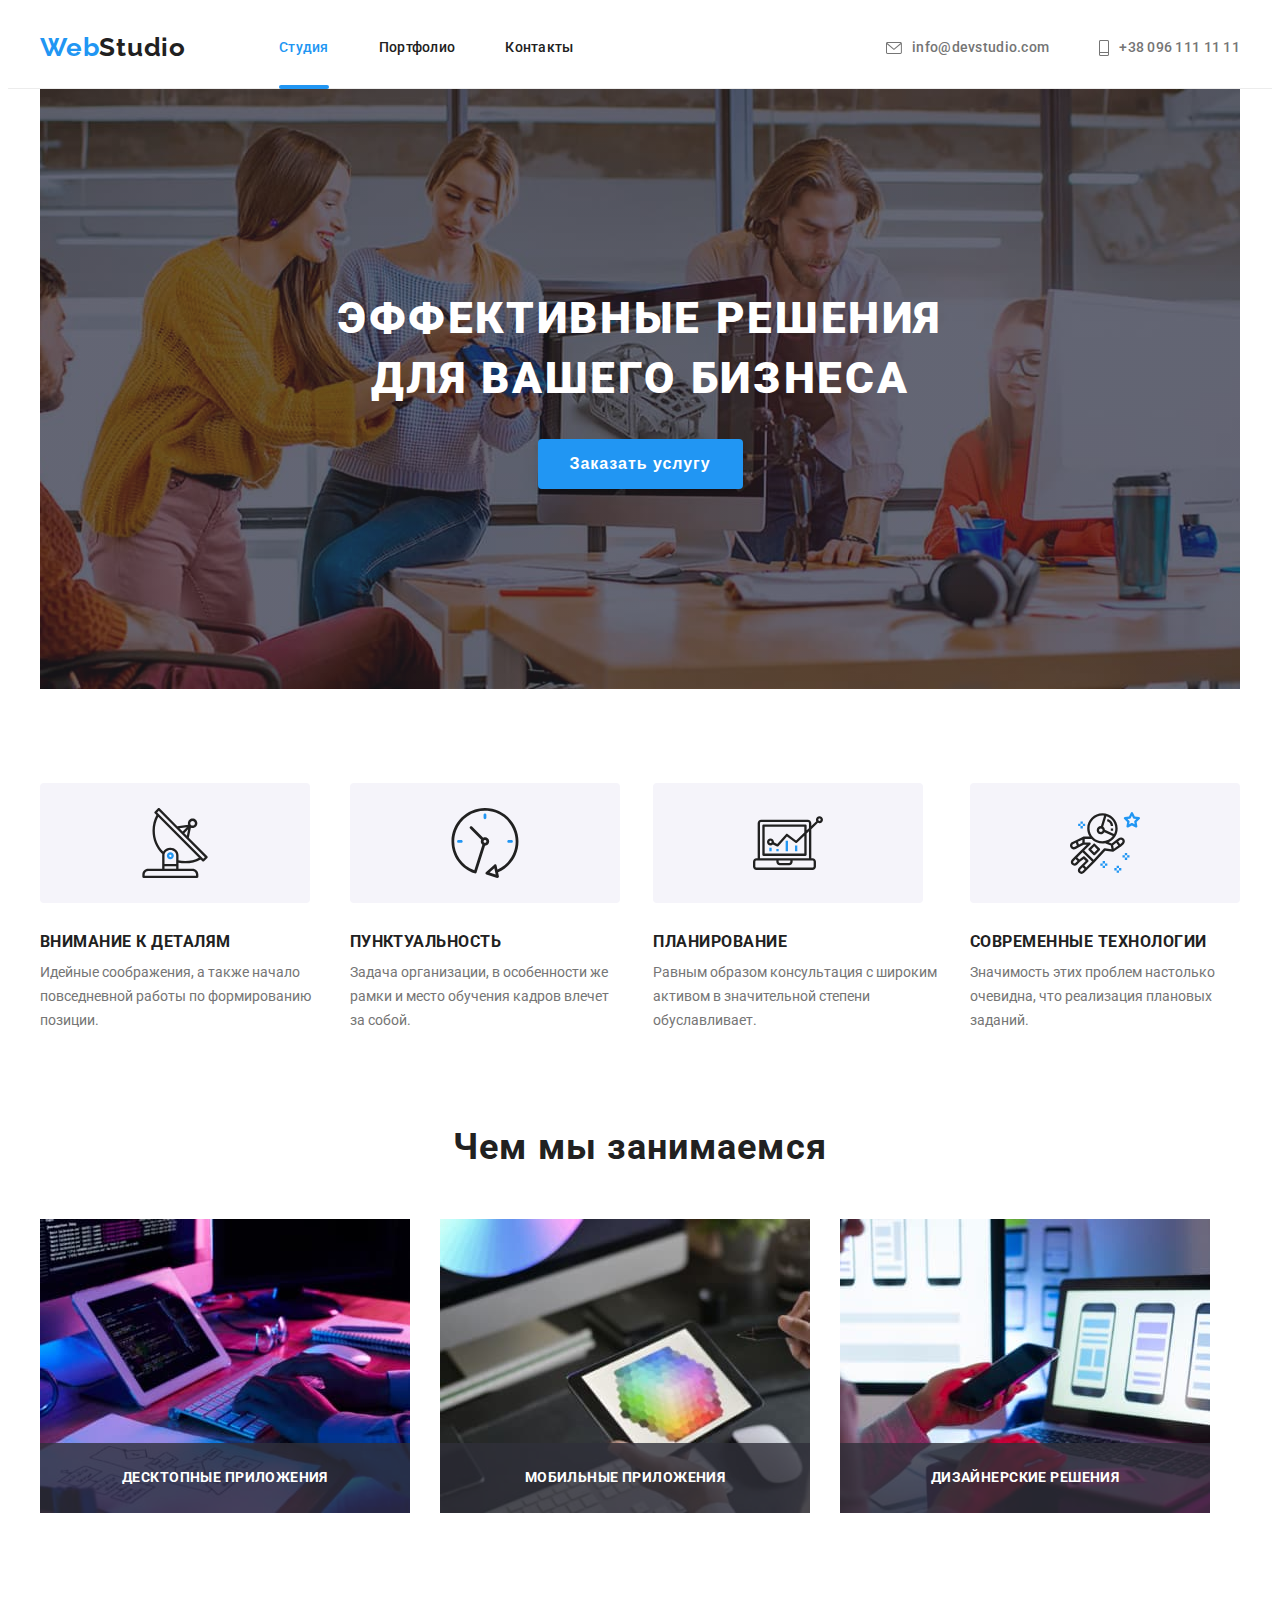
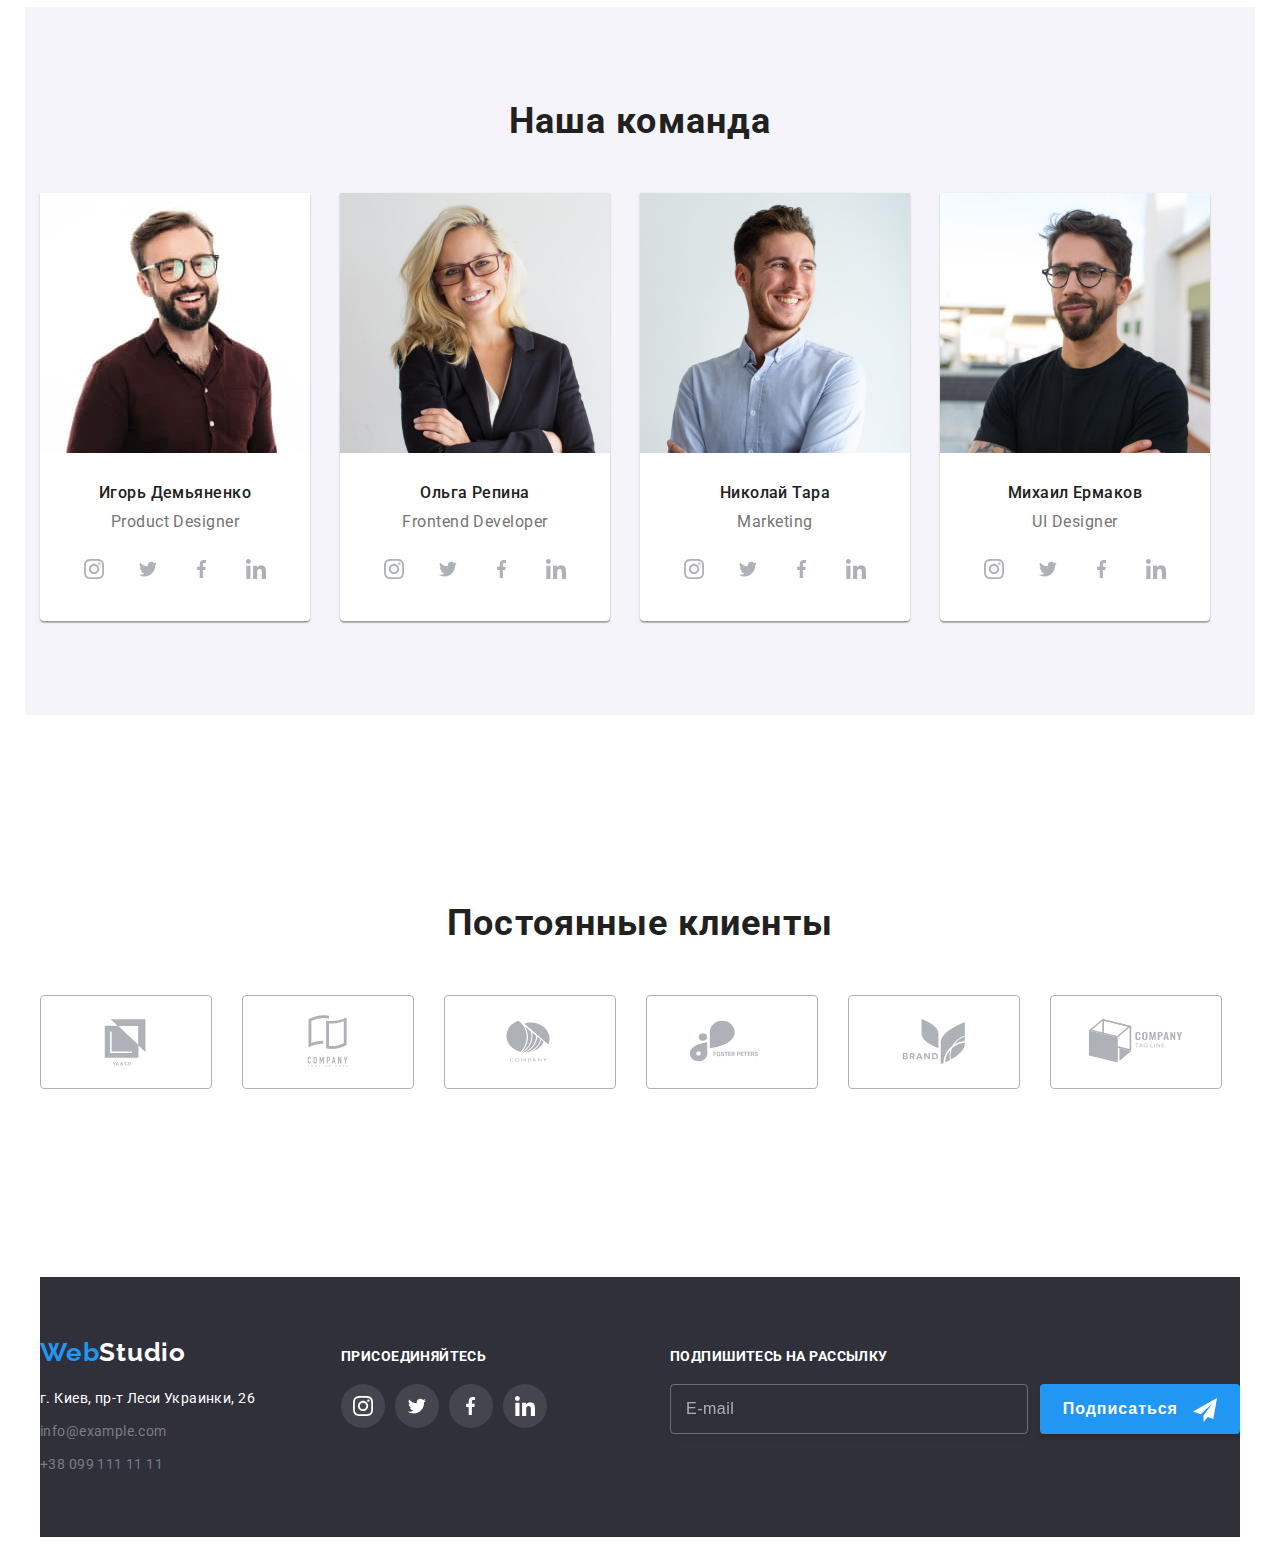
==== index.html @ 497ff4f8 "sxx" ====
<!DOCTYPE html>
<html lang="ru">
	<head>
		<meta charset="UTF-8" />
		<meta http-equiv="X-UA-Compatible" content="IE=edge" />
		<meta name="viewport" content="width=device-width, initial-scale=1.0" />
		<title>WebStudio</title>
		<link rel="preconnect" href="https://fonts.googleapis.com" />
		<link rel="preconnect" href="https://fonts.gstatic.com" crossorigin />
		<link rel="preconnect" href="https://fonts.googleapis.com" />
		<link rel="preconnect" href="https://fonts.gstatic.com" crossorigin />
		<link rel="preconnect" href="https://fonts.googleapis.com">
<link rel="preconnect" href="https://fonts.gstatic.com" crossorigin>
<link href="https://fonts.googleapis.com/css2?family=Raleway:wght@700&family=Roboto:wght@400;500;700;900&display=swap" rel="stylesheet">
<link rel="stylesheet" href="https://cdnjs.cloudflare.com/ajax/libs/modern-normalize/1.1.0/modern-normalize.min.css" integrity="sha512-wpPYUAdjBVSE4KJnH1VR1HeZfpl1ub8YT/NKx4PuQ5NmX2tKuGu6U/JRp5y+Y8XG2tV+wKQpNHVUX03MfMFn9Q==" crossorigin="anonymous" referrerpolicy="no-referrer" />
		<link rel="stylesheet" href="./css/main.min.css"/>
	</head>
	<body>
		<!--Шапка сайта-->
		<header class="header">
			<div class="container header__container">
				<nav class="nav">
					<a class="header__logo logo" href="./index.html">Web<span class="logo__black">Studio</span>
					</a>
					<ul class="nav__list">
						<li class="nav__item">
							<a class="nav__link nav__link--current" href="./index.html"
								>Студия</a>
						</li>
						<li class="nav__item">
							<a class="nav__link" href="./portfolio.html">Портфолио</a>
						</li>
						<li class="nav__item">
							<a class="nav__link" href="#team">Контакты</a>
						</li>
					</ul>
				</nav>
				<ul class="contaks ">
					<li class="contaks__item">
						<a class="contaks__link" href="mailto:info@devstudio.com">
							<svg class="contaks__icon" width="16" height="12">
								<use href="./images/icons.svg#icon-envelope"></use>
							</svg>
							info@devstudio.com</a>
					</li>
					<li class="contaks__item">
						<a class="contaks__link" href="tel:+380961111111">
							<svg class="contaks__icon" width="10" height="16">
								<use href="./images/icons.svg#icon-smartphone"></use>
							</svg>
							+38 096 111 11 11</a>
					</li>
				</ul>
			</div>
		</header>
		<!--Секция блок заказа услуги-->
		<main>
				<section class=" ">
					<div class="container order">
						<h1 class="order__title">
							Эффективные решения <br />для вашего бизнеса
						</h1>
						<button type="button" class="order__btn" data-modal-open>Заказать услугу</button>
					</div>
				</section>
				<!--Секция занятия и планирования-->
				<section class="">
					<div class="container section section--notpaddingbottom">
						<h2 class="visually-hidden">Преимущество</h2>
					<ul class="advantage">
						<li class="advantage__item">
							<div class="advantage__container">
								<svg class="advantage__icon" width="70" height="70">
									<use href="./images/icons.svg#icon-antenna"></use>
								</svg>
							</div>
							<h3 class="advantage__title">Внимание к деталям</h3>
							<p class="advantage__text">
								Идейные соображения, а также начало повседневной работы по
								формированию позиции.
							</p>
						</li>
						<li class="advantage__item">
							<div class="advantage__container">
								<svg class="advantage__icon" width="70" height="70">
									<use href="./images/icons.svg#icon-clock"></use>
								</svg>
							</div>
							<h3 class="advantage__title">Пунктуальность</h3>
							<p class="advantage__text">
								Задача организации, в особенности же рамки и место обучения кадров
								влечет за собой.
							</p>
						</li>
						<li class="advantage__item">
							<div class="advantage__container">
								<svg class="advantage__icon" width="70" height="70">
									<use href="./images/icons.svg#icon-diagram"></use>
								</svg>
							</div>
							<h3 class="advantage__title">Планирование</h3>
							<p class="advantage__text">
								Равным образом консультация с широким активом в значительной
								степени обуславливает.
							</p>
						</li>
						<li class="advantage__item">
							<div class="advantage__container">
								<svg class="advantage__icon" width="70" height="70">
									<use href="./images/icons.svg#icon-astronaut"></use>
								</svg>
							</div>
							<h3 class="advantage__title">Современные технологии</h3>
							<p class="advantage__text">
								Значимость этих проблем настолько очевидна, что реализация
								плановых заданий.
							</p>
						</li>
					</ul>
					</div>
				</section>
				<section class="">
					<div class="container section">
						<h2 class="section__title">Чем мы занимаемся</h2>
					<ul class="works">
						<li class="works__item">
							<div class="works__container">
								<img class="" src="./images/develop1.jpg" alt="develop1" width="370" />
						<p class="works__text">Десктопные приложения</p>
							</div>
						</li>
						<li class="works__item">
							<div class="works__container">
								<img class="" src="./images/develop2.jpg" alt="develop2" width="370" />
						<p class="works__text">Мобильные приложения</p>
							</div>
						</li>
						<li class="works__item">
							<div class="works__container">
								<img class="" src="./images/develop3.jpg" alt="develop3" width="370" />
						<p class="works__text">Дизайнерские решения</p>
							</div>
						</li>
					</ul>
					</div>
				</section>
				<!--Секция команды-->
				<section class="">
					<div class="container section section--graybackground">
						<h2 class="section__title">Наша команда</h2>
					<ul class="command">
						<li class="command__item">
							<img class="command__img" src="./images/employee1.jpg"alt="employee1" width="270" />
							<div class="command__container">
							<h3 class="command__title">Игорь Демьяненко</h3>
							<p class="command__text">Product Designer</p>
							<ul class="social">
								<li class="social-item">
									<a class="social-link" href="">
										<svg class="social-icon" width="20" height="20">
											<use href="./images/icons.svg#icon-instagram"></use>
										</svg>
									</a>
								</li>
								<li class="social-item">
									<a class="social-link" href="">
										<svg class="social-icon" width="20" height="16.25">
											<use href="./images/icons.svg#icon-twitter"></use>
										</svg>
									</a>
								</li>
								<li class="social-item">
									<a class="social-link" href="">
										<svg class="social-icon" width="10" height="20">
											<use href="./images/icons.svg#icon-facebook"></use>
										</svg>
									</a>
								</li>
								<li class="social-item">
									<a class="social-link" href="">
										<svg class="social-icon" width="20" height="20">
											<use href="./images/icons.svg#icon-linkedin"></use>
										</svg>
									</a>
								</li>
							</ul>	
							</div>
						</li>
							
						<li class="command__item">
							<img class="command__img" src="./images/employee4.jpg" alt="employee2" width="270" />
							<div class="command__container">
							<h3 class="command__title">Ольга Репина</h3>
							<p class="command__text">Frontend Developer</p>
							<ul class="social">
								<li class="social-item">
									<a class="social-link" href="">
										<svg class="social-icon" width="20" height="20">
											<use href="./images/icons.svg#icon-instagram"></use>
										</svg>
									</a>
								</li>
								<li class="social-item">
									<a class="social-link" href="">
										<svg class="social-icon" width="20" height="16.25">
											<use href="./images/icons.svg#icon-twitter"></use>
										</svg>
									</a>
								</li>
								<li class="social-item">
									<a class="social-link" href="">
										<svg class="social-icon" width="10" height="20">
											<use href="./images/icons.svg#icon-facebook"></use>
										</svg>
									</a>
								</li>
								<li class="social-item">
									<a class="social-link" href="">
										<svg class="social-icon" width="20" height="20">
											<use href="./images/icons.svg#icon-linkedin"></use>
										</svg>
									</a>
								</li>
							</ul>
							</div>
						</li>
							
						<li class="command__item">
							<img class="command__img" src="./images/employee3.jpg" alt="employee3" width="270" />
							<div class="command__container">
							<h3 class="command__title">Николай Тара</h3>
							<p class="command__text">Marketing</p>
							<ul class="social">
								<li class="social-item">
									<a class="social-link" href="">
										<svg class="social-icon" width="20" height="20">
											<use href="./images/icons.svg#icon-instagram"></use>
										</svg>
									</a>
								</li>
								<li class="social-item">
									<a class="social-link" href="">
										<svg class="social-icon" width="20" height="16.25">
											<use href="./images/icons.svg#icon-twitter"></use>
										</svg>
									</a>
								</li>
								<li class="social-item">
									<a class="social-link" href="">
										<svg class="social-icon" width="10" height="20">
											<use href="./images/icons.svg#icon-facebook"></use>
										</svg>
									</a>
								</li>
								<li class="social-item">
									<a class="social-link" href="">
										<svg class="social-icon" width="20" height="20">
											<use href="./images/icons.svg#icon-linkedin"></use>
										</svg>
									</a>
								</li>
							</ul>
							</div>
						</li>
							
						<li class="command__item">
							<img class="command__img" src="./images/employee2.jpg" alt="employee4" width="270" />
							<div class="command__container">
							<h3 class="command__title">Михаил Ермаков</h3>
							<p class="command__text">UI Designer</p>
							<ul class="social">
								<li class="social-item">
									<a class="social-link" href="">
										<svg class="social-icon" width="20" height="20">
											<use href="./images/icons.svg#icon-instagram"></use>
										</svg>
									</a>
								</li>
								<li class="social-item">
									<a class="social-link" href="">
										<svg class="social-icon" width="20" height="16.25">
											<use href="./images/icons.svg#icon-twitter"></use>
										</svg>
									</a>
								</li>
								<li class="social-item">
									<a class="social-link" href="">
										<svg class="social-icon" width="10" height="20">
											<use href="./images/icons.svg#icon-facebook"></use>
										</svg>
									</a>
								</li>
								<li class="social-item">
									<a class="social-link" href="">
										<svg class="social-icon" width="20" height="20">
											<use href="./images/icons.svg#icon-linkedin"></use>
										</svg>
									</a>
								</li>
							</ul>
							</div>
						</li>
							
					</ul>
					</div>
				</section>
				<section class="section">
					<div class="container section">
						<h2 class="section__title">Постоянные клиенты</h2>
						<ul class="clients__list">
							<li class="clients__item">
								<a class="clients__link" href="">
									<svg class="clients__icon" width="106" height="60">
										<use href="./images/icons.svg#icon-group1"></use>
									</svg>
								</a>
							</li>
							<li class="clients__item">
								<a class="clients__link" href="">
									<svg class="clients__icon" width="106" height="60">
										<use href="./images/icons.svg#icon-group2"></use>
									</svg>
								</a>
							</li>
							<li class="clients__item">
								<a class="clients__link" href="">
									<svg class="clients__icon" width="106" height="60">
										<use href="./images/icons.svg#icon-group3"></use>
									</svg>
								</a>
							</li>
							<li class="clients__item">
								<a class="clients__link" href="">
									<svg class="clients__icon" width="106" height="60">
										<use href="./images/icons.svg#icon-group4"></use>
									</svg>
								</a>
							</li>
							<li class="clients__item">
								<a class="clients__link" href="">
									<svg class="clients__icon" width="106" height="60">
										<use href="./images/icons.svg#icon-group5"></use>
									</svg>
								</a>
							</li>
							<li class="clients__item">
								<a class="clients__link" href="">
									<svg class="clients__icon" width="106" height="60">
										<use href="./images/icons.svg#icon-group6"></use>
									</svg>
								</a>
							</li>
						</ul>
					</div>
				</section>
		</main>
		<!--Подвал сайта-->
		<footer class="">
			<div class="container footer footer__container">
				<address class="footer__address">
					<ul class="">
						<li class="footer__item">
							<a class="fooder__logo logo" href="./index.html">Web<span class="logo__white">Studio</span></a>
						</li>
						<li class="footer__item">
							<a class="footer__maps"href="https://goo.gl/maps/7n5ivLZafYZ2Yxqt9">г. Киев, пр-т Леси Украинки, 26</a>
						</li>
						<li class="footer__item">
							<a class="footer__mt" href="mailto:info@example.com">info@example.com</a>
						</li">
						<li class="footer__item">
							<a class="footer__mt" href="tel:+380991111111">+38 099 111 11 11</a>
						</li>
					</ul>
				</address>
					<div class="network">
						<p class="footer__text">присоединяйтесь</p>
						<ul class="network__list">
							<li class="network__item">
								<a class="network__link" href="">
									<svg class="network__icon" width="20" height="20">
										<use href="./images/icons.svg#icon-instagram"></use>
									</svg>
								</a>
							</li>
							<li class="network__item">
								<a class="network__link" href="">
									<svg class="network__icon" width="20" height="16.25">
										<use href="./images/icons.svg#icon-twitter"></use>
									</svg>
								</a>
							</li>
							<li class="network__item">
								<a class="network__link" href="">
									<svg class="network__icon" width="10" height="20">
										<use href="./images/icons.svg#icon-facebook"></use>
									</svg>
								</a>
							</li>
							<li class="network__item">
								<a class="network__link" href="">
									<svg class="network__icon" width="20" height="20">
										<use href="./images/icons.svg#icon-linkedin"></use>
									</svg>
								</a>
							</li>
						</ul>
					</div>
					<div class="mailing">
						<p class="footer__text">подпишитесь на рассылку</p>
						<form class="mailing__form">
							<div class="mailing__container">
								<label for="mailing__label" class="mailing-label"></label>
								<input type="email" class="mailing__input" name="email" id="mailing__label" placeholder="E-mail">
							</div>
						<button type="submit" class="mailing__button">Подписаться
							<svg class="mailing__icon" width="24" height="24">
								<use href="./images/icons.svg#icon-send"></use>
							</svg>
						</button>
						</form>
					</div>
			</div>
		</footer>
		<div class="backdrop is-hidden" data-modal>
			<div class="modal" data-modal>
				<button type="button" class="modal__btn" data-modal-close>
					<svg class="modal__icon" width="11" height="11">
						<use href="./images/icons.svg#icon-modal"></use>
					</svg>
				</button>
				<p class="backdrop__text">Оставьте свои данные, мы вам перезвоним</p>
				<form action="#" class="form">
					<div class="form__field">
						<label for="name" class="form__label">Имя</label>
						<div class="input-wrap">
						<input type="text" class="form__input" name="name" id="name" required minlength="2">
						<svg class="input__icon" width="12" height="12">
							<use href="./images/icons.svg#icon-person"></use>
						</svg>
						</div>
					</div>
					<div class="form__field">
						<label for="tel" class="form__label">Телефон</label>
						<div class="input-wrap">
						<input type="tel" class="form__input" name="tel" id="tel" required >
						<svg class="input__icon" width="13" height="13">
							<use href="./images/icons.svg#icon-phone"></use>
						</svg>
						</div>
					</div>
					<div class="form__field">
						<label for="email" class="form__label">Почта</label>
						<div class="input-wrap">
						<input type="email" class="form__input" name="email" id="email">
						<svg class="input__icon" width="15" height="12">
							<use href="./images/icons.svg#icon-emeil"></use>
						</svg>
						</div>
					</div>
					<div class="form__field-comments">
						<label for="comments" class="form__label">Комментарий</label>
						<textarea name="text" class="comments__input" id="comments" placeholder="Введите текст"></textarea>
					</div>
					<div class="modal__field">
						<input type="checkbox" name="policy" id="policy" class="modal__check visually-hidden">
						<label for="policy" class="check__text">
						<span class="check__item">
							<svg class="check__icon" width="11" height="8">
								<use href="./images/icons.svg#icon-check"></use>
							</svg>
						</span>
						<p>Соглашаюсь с рассылкой и принимаю <a class="link__policy" href="#"> Условия договора</a></p>
					</label>
					</div>
					<button type="submit" class="form__button">Отправить</button>
				</form>
			</div>
		</div>
		<script src="./js/modal.js"></script>
	</body>
</html>
---- css/main.min.css ----
body{color:var(--main-text-color);font-family:Roboto,sans-serif;font-size:14px;line-height:1.71;background:#fff}:hover,:focus{outline:none}h1,h2,h3,h4,h5,h6,p,ul{margin:0}ul{padding:0;list-style:none}a{text-decoration:none}img{display:block;max-width:100%;height:auto}button{cursor:pointer}.backdrop{width:100vw;height:100vh;background-color:rgba(0,0,0,.2);position:fixed;top:0;-webkit-transition:opacity 750ms cubic-bezier(0.4, 0, 0.2, 1),visibility 750ms cubic-bezier(0.4, 0, 0.2, 1);transition:opacity 750ms cubic-bezier(0.4, 0, 0.2, 1),visibility 750ms cubic-bezier(0.4, 0, 0.2, 1)}.backdrop.is-hidden .modal{-webkit-transform:scale(0.6) rotate(160deg) translateY(500px);transform:scale(0.6) rotate(160deg) translateY(500px);-webkit-transition:-webkit-transform 750ms cubic-bezier(0.4, 0, 0.2, 1);transition:-webkit-transform 750ms cubic-bezier(0.4, 0, 0.2, 1);transition:transform 750ms cubic-bezier(0.4, 0, 0.2, 1);transition:transform 750ms cubic-bezier(0.4, 0, 0.2, 1), -webkit-transform 750ms cubic-bezier(0.4, 0, 0.2, 1)}.modal{position:absolute;left:50%;top:50%;-webkit-transition:-webkit-transform 750ms cubic-bezier(0.4, 0, 0.2, 1);transition:-webkit-transform 750ms cubic-bezier(0.4, 0, 0.2, 1);transition:transform 750ms cubic-bezier(0.4, 0, 0.2, 1);transition:transform 750ms cubic-bezier(0.4, 0, 0.2, 1), -webkit-transform 750ms cubic-bezier(0.4, 0, 0.2, 1);-webkit-transform:translate(-50%, -50%);transform:translate(-50%, -50%);width:528px;min-height:581px;background:#fff;-webkit-box-shadow:0px 1px 3px rgba(0,0,0,.12),0px 1px 1px rgba(0,0,0,.14),0px 2px 1px rgba(0,0,0,.2);box-shadow:0px 1px 3px rgba(0,0,0,.12),0px 1px 1px rgba(0,0,0,.14),0px 2px 1px rgba(0,0,0,.2);border-radius:4px;padding:40px}.modal__btn{width:30px;height:30px;border:1px solid rgba(0,0,0,.1);background-color:transparent;border-radius:50%;position:absolute;top:8px;right:8px;-webkit-transition:fill 250ms cubic-bezier(0.4, 0, 0.2, 1);transition:fill 250ms cubic-bezier(0.4, 0, 0.2, 1)}.modal__btn:hover,.modal__btn:focus{fill:#2196f3}.is-hidden{visibility:hidden;opacity:0;pointer-events:none}.modal__icon{vertical-align:middle}.backdrop__text{font-weight:700;font-size:20px;line-height:1.15;color:var(--title-text-color);font-family:Roboto;text-align:center;letter-spacing:.03em;margin-bottom:12px}.form__field{margin-bottom:10px}.input-wrap{position:relative}.input__icon{position:absolute;left:15px;top:50%;-webkit-transform:translateY(-50%);transform:translateY(-50%);-webkit-transition:fill 250ms cubic-bezier(0.4, 0, 0.2, 1);transition:fill 250ms cubic-bezier(0.4, 0, 0.2, 1);fill:#212121}.form__input:focus,.comments__input:focus{border-color:#2196f3}.form__label{font-size:12px;line-height:1.17;margin-bottom:4px;display:block;letter-spacing:.01em;color:var(--main-text-color)}.form__input:focus+.input__icon{fill:#2196f3}.form__input{width:100%;height:40px;border:1px solid rgba(33,33,33,.2);border-radius:4px;padding-left:42px;padding-right:15px;outline:none;-webkit-transition:border-color 250ms cubic-bezier(0.4, 0, 0.2, 1);transition:border-color 250ms cubic-bezier(0.4, 0, 0.2, 1)}.comments__input{width:100%;height:120px;display:block;border:1px solid rgba(33,33,33,.2);-webkit-box-sizing:border-box;box-sizing:border-box;border-radius:4px;padding:12px 16px;resize:none;outline:none;-webkit-transition:border-color 250ms cubic-bezier(0.4, 0, 0.2, 1);transition:border-color 250ms cubic-bezier(0.4, 0, 0.2, 1)}.comments__input::-webkit-input-placeholder{line-height:16px;letter-spacing:.01em;color:rgba(117,117,117,.5)}.comments__input::-moz-placeholder{line-height:16px;letter-spacing:.01em;color:rgba(117,117,117,.5)}.comments__input:-ms-input-placeholder{line-height:16px;letter-spacing:.01em;color:rgba(117,117,117,.5)}.comments__input::-ms-input-placeholder{line-height:16px;letter-spacing:.01em;color:rgba(117,117,117,.5)}.comments__input::placeholder{line-height:16px;letter-spacing:.01em;color:rgba(117,117,117,.5)}.form__field-comments{margin-bottom:20px}.form__button{font-weight:700;font-size:16px;line-height:1.88;width:200px;height:50px;font-style:normal;letter-spacing:.06em;color:var(--footer-text-color);background-color:#188ce8;-webkit-box-shadow:0px 4px 4px rgba(0,0,0,.15);box-shadow:0px 4px 4px rgba(0,0,0,.15);border-radius:4px;display:block;margin:0 auto;border:none}.link__policy{color:#2196f3;text-decoration:underline}.check__text{letter-spacing:.03em;color:var(--main-text-color);display:-webkit-box;display:-ms-flexbox;display:flex;-webkit-box-align:center;-ms-flex-align:center;align-items:center;-webkit-box-pack:center;-ms-flex-pack:center;justify-content:center}.check__item{width:16px;height:15px;border-radius:2px;border:2px #212121 solid;margin-right:7px;display:-webkit-box;display:-ms-flexbox;display:flex;-webkit-box-align:center;-ms-flex-align:center;align-items:center;-webkit-box-pack:center;-ms-flex-pack:center;justify-content:center;-webkit-transition:background-color 250ms cubic-bezier(0.4, 0, 0.2, 1),border 250ms cubic-bezier(0.4, 0, 0.2, 1);transition:background-color 250ms cubic-bezier(0.4, 0, 0.2, 1),border 250ms cubic-bezier(0.4, 0, 0.2, 1)}.modal__field{margin-bottom:30px}.check__icon{fill:#fff}.modal__check:checked+.check__text .check__item{background-color:#2196f3;border:none}.container{width:1200px;padding-left:15px;padding-right:15px;margin:0 auto}.section{padding-top:94px;padding-bottom:94px}.section--notpaddingbottom{padding-bottom:0}.section--graybackground{background-color:#f5f4fa}.advantage__item:not(:last-child){margin-right:30px}.advantage{display:-webkit-box;display:-ms-flexbox;display:flex}.advantage__title{font-weight:700;line-height:1.14;letter-spacing:.03em;text-transform:uppercase;color:var(--main-color);margin-bottom:10px}.advantage__container{-webkit-box-pack:center;-ms-flex-pack:center;justify-content:center;width:270px;height:120px;margin-bottom:30px;background-color:#f5f4fa;border-radius:4px;display:-webkit-box;display:-ms-flexbox;display:flex;-webkit-box-align:center;-ms-flex-align:center;align-items:center}.command__item{background:#fff;-webkit-box-shadow:0px 1px 3px rgba(0,0,0,.12),0px 1px 1px rgba(0,0,0,.14),0px 2px 1px rgba(0,0,0,.2);box-shadow:0px 1px 3px rgba(0,0,0,.12),0px 1px 1px rgba(0,0,0,.14),0px 2px 1px rgba(0,0,0,.2);border-radius:0px 0px 4px 4px}.command__item:not(:last-child){margin-right:30px}.command__title{font-weight:500;font-size:16px;line-height:1.19;text-align:center;letter-spacing:.03em;color:var(--main-color);margin-bottom:10px}.command__container{padding-top:30px;padding-bottom:30px}.command{display:-webkit-box;display:-ms-flexbox;display:flex;list-style:none}.command__text{font-size:16px;line-height:1.19;text-align:center;letter-spacing:.03em}.section__title{font-weight:700;font-size:36px;line-height:1.16;text-align:center;letter-spacing:.03em;color:var(--main-color);margin-bottom:50px}.social{display:-webkit-box;display:-ms-flexbox;display:flex;-webkit-box-pack:center;-ms-flex-pack:center;justify-content:center;margin-top:16px}.social-link{width:44px;height:44px;-webkit-box-align:center;-ms-flex-align:center;align-items:center;background-color:#fff;border-radius:50%;display:-webkit-box;display:-ms-flexbox;display:flex;-webkit-box-pack:center;-ms-flex-pack:center;justify-content:center;-webkit-transition:background-color 250ms cubic-bezier(0.4, 0, 0.2, 1);transition:background-color 250ms cubic-bezier(0.4, 0, 0.2, 1)}.social-link:hover .social-icon,.social-link:focus .social-icon{fill:#fff}.social-link:hover,.social-link:focus{background-color:#2196f3;-webkit-transform:translateY(0);transform:translateY(0)}.social-icon{fill:#afb1b8}.social-item+.social-item{margin-left:10px}.element{display:-webkit-box;display:-ms-flexbox;display:flex;margin-bottom:50px;-webkit-box-pack:center;-ms-flex-pack:center;justify-content:center}.element__item:not(:last-child){margin-right:8px}.element__btn{font-weight:500;font-size:16px;line-height:1.63;text-align:center;letter-spacing:.03em;padding:5px 22px;background-color:#f5f4fa;border-radius:4px;border:none;padding:6px 22px;-webkit-transition:background-color 250ms cubic-bezier(0.4, 0, 0.2, 1),color 250ms cubic-bezier(0.4, 0, 0.2, 1),-webkit-box-shadow 250ms cubic-bezier(0.4, 0, 0.2, 1);transition:background-color 250ms cubic-bezier(0.4, 0, 0.2, 1),color 250ms cubic-bezier(0.4, 0, 0.2, 1),-webkit-box-shadow 250ms cubic-bezier(0.4, 0, 0.2, 1);transition:background-color 250ms cubic-bezier(0.4, 0, 0.2, 1),color 250ms cubic-bezier(0.4, 0, 0.2, 1),box-shadow 250ms cubic-bezier(0.4, 0, 0.2, 1);transition:background-color 250ms cubic-bezier(0.4, 0, 0.2, 1),color 250ms cubic-bezier(0.4, 0, 0.2, 1),box-shadow 250ms cubic-bezier(0.4, 0, 0.2, 1),-webkit-box-shadow 250ms cubic-bezier(0.4, 0, 0.2, 1)}.element__btn:focus,.element__btn:hover{color:var(--footer-text-color);background-color:var(--title-color);-webkit-box-shadow:0px 3px 1px rgba(0,0,0,.1),0px 1px 2px rgba(0,0,0,.08),0px 2px 2px rgba(0,0,0,.12);box-shadow:0px 3px 1px rgba(0,0,0,.1),0px 1px 2px rgba(0,0,0,.08),0px 2px 2px rgba(0,0,0,.12)}.network__link{width:44px;height:44px;-webkit-box-align:center;-ms-flex-align:center;align-items:center;background-color:rgba(255,255,255,.1);border-radius:50%;display:-webkit-box;display:-ms-flexbox;display:flex;-webkit-box-pack:center;-ms-flex-pack:center;justify-content:center;-webkit-transition:background-color 250ms cubic-bezier(0.4, 0, 0.2, 1);transition:background-color 250ms cubic-bezier(0.4, 0, 0.2, 1)}.network__link:focus,.network__link:hover{background-color:#2196f3}.network__item+.network__item{margin-left:10px}.network__icon{fill:#fff}.footer__address{width:231px;letter-spacing:.03em}.footer__maps{color:var(--footer-text-color);-webkit-transition:color 250ms cubic-bezier(0.4, 0, 0.2, 1);transition:color 250ms cubic-bezier(0.4, 0, 0.2, 1)}.footer__maps:hover,.footer__maps:focus{color:var(--title-color)}.footer__maps{font-family:Roboto,sans-serif;font-style:normal;font-size:14px;line-height:1.71;letter-spacing:.03em}.footer__mt{color:#ffffff60;-webkit-transition:color 250ms cubic-bezier(0.4, 0, 0.2, 1);transition:color 250ms cubic-bezier(0.4, 0, 0.2, 1)}.footer__mt:hover,.footer__mt:focus{color:var(--title-color)}.footer__mt{font-family:Roboto,sans-serif;font-style:normal;font-size:14px;line-height:1.71;letter-spacing:.03em}.logo__white{color:var(--footer-text-color)}.footer__item:not(:last-child){margin-bottom:9px}.network__list{display:-webkit-box;display:-ms-flexbox;display:flex;-webkit-box-pack:center;-ms-flex-pack:center;justify-content:center}.footer{background-color:#2f303a;padding:60px 0}.fooder__logo{display:block;margin-bottom:20px}.footer__text{font-weight:700;line-height:1.14;letter-spacing:.03em;text-transform:uppercase;color:#fff;margin-bottom:20px}.footer__container{display:-webkit-box;display:-ms-flexbox;display:flex;-webkit-box-align:baseline;-ms-flex-align:baseline;align-items:baseline}.network{margin-left:70px}.mailing__input{width:358px;height:50px;border:1px solid rgba(255,255,255,.3);-webkit-box-sizing:border-box;box-sizing:border-box;-webkit-filter:drop-shadow(0px 4px 4px rgba(0, 0, 0, 0.15));filter:drop-shadow(0px 4px 4px rgba(0, 0, 0, 0.15));border-radius:4px;padding-left:15px;background-color:transparent;outline:none;font-size:16px;line-height:1.25;letter-spacing:.03em;color:var(--footer-text-color)}.mailing__input::-webkit-input-placeholder{font-size:16px;line-height:1.25;letter-spacing:.03em;color:rgba(255,255,255,.6)}.mailing__input::-moz-placeholder{font-size:16px;line-height:1.25;letter-spacing:.03em;color:rgba(255,255,255,.6)}.mailing__input:-ms-input-placeholder{font-size:16px;line-height:1.25;letter-spacing:.03em;color:rgba(255,255,255,.6)}.mailing__input::-ms-input-placeholder{font-size:16px;line-height:1.25;letter-spacing:.03em;color:rgba(255,255,255,.6)}.mailing__input::placeholder{font-size:16px;line-height:1.25;letter-spacing:.03em;color:rgba(255,255,255,.6)}.mailing{margin-left:auto}.mailing__form{display:-webkit-box;display:-ms-flexbox;display:flex}.mailing__button{width:200px;height:50px;background:var(--title-color);-webkit-box-shadow:0px 4px 4px rgba(0,0,0,.15);box-shadow:0px 4px 4px rgba(0,0,0,.15);border-radius:4px;font-style:normal;font-weight:700;font-size:16px;line-height:1.88;letter-spacing:.06em;color:var(--footer-text-color);cursor:pointer;border:none}.mailing__icon{vertical-align:middle;margin-left:10px;fill:var(--footer-text-color)}.mailing__container{margin-right:12px}.gallery{margin:-15px;display:-webkit-box;display:-ms-flexbox;display:flex;-ms-flex-wrap:wrap;flex-wrap:wrap}.gallery__img{position:relative;overflow:hidden}.gallery__wrap-text{position:absolute;-webkit-transform:translateY(100%);transform:translateY(100%);-webkit-transition:-webkit-transform 250ms cubic-bezier(0.4, 0, 0.2, 1);transition:-webkit-transform 250ms cubic-bezier(0.4, 0, 0.2, 1);transition:transform 250ms cubic-bezier(0.4, 0, 0.2, 1);transition:transform 250ms cubic-bezier(0.4, 0, 0.2, 1), -webkit-transform 250ms cubic-bezier(0.4, 0, 0.2, 1);overflow:auto;left:0;top:0;padding:63px 24px;width:100%;height:100%;font-size:18px;line-height:1.55;letter-spacing:.03em;color:var(--footer-text-color);background-color:rgba(33,150,243,.9)}.gallery__title{font-weight:700;font-size:18px;line-height:2;letter-spacing:.06em;color:var(--main-color);margin-bottom:4px}.gallery__text{font-size:16px;line-height:1.9;letter-spacing:.03em;color:var(--main-text-color)}.gallery__link{display:block;-webkit-transition:-webkit-box-shadow 250ms cubic-bezier(0.4, 0, 0.2, 1);transition:-webkit-box-shadow 250ms cubic-bezier(0.4, 0, 0.2, 1);transition:box-shadow 250ms cubic-bezier(0.4, 0, 0.2, 1);transition:box-shadow 250ms cubic-bezier(0.4, 0, 0.2, 1), -webkit-box-shadow 250ms cubic-bezier(0.4, 0, 0.2, 1)}.gallery__link:hover,.gallery__link:focus{-webkit-box-shadow:0px 1px 1px rgba(0,0,0,.12),0px 4px 4px rgba(0,0,0,.06),1px 4px 6px rgba(0,0,0,.16);box-shadow:0px 1px 1px rgba(0,0,0,.12),0px 4px 4px rgba(0,0,0,.06),1px 4px 6px rgba(0,0,0,.16)}.gallery__link:focus .gallery__wrap-text,.gallery__link:hover .gallery__wrap-text{-webkit-transform:translateY(0%);transform:translateY(0%)}.gallery__item{background:var(--footer-text-color);margin:15px}.gallery__container{padding:20px 24px;border:1px solid #eee;border-top:0}.clients__icon{fill:#afb1b8;-webkit-transition:fill 250ms cubic-bezier(0.4, 0, 0.2, 1);transition:fill 250ms cubic-bezier(0.4, 0, 0.2, 1)}.clients__list{display:-webkit-box;display:-ms-flexbox;display:flex}.clients__link{width:170px;height:92px;display:-webkit-box;display:-ms-flexbox;display:flex;-webkit-box-pack:center;-ms-flex-pack:center;justify-content:center;-webkit-box-align:center;-ms-flex-align:center;align-items:center;border:1px solid #afb1b8;border-radius:4px;-webkit-transition:border-color 250ms cubic-bezier(0.4, 0, 0.2, 1),fill 250ms cubic-bezier(0.4, 0, 0.2, 1);transition:border-color 250ms cubic-bezier(0.4, 0, 0.2, 1),fill 250ms cubic-bezier(0.4, 0, 0.2, 1)}.clients__link:hover .clients__icon,.clients__link:focus .clients__icon{fill:#2196f3}.clients__link:focus,.clients__link:hover{border-color:#2196f3}.clients__item+.clients__item{margin-left:30px}.header__container,.nav__list,.contaks,.nav{display:-webkit-box;display:-ms-flexbox;display:flex;-webkit-box-align:center;-ms-flex-align:center;align-items:center}.contaks__icon{margin-right:10px;fill:currentColor}.header{border-bottom:1px solid #ececec}.contaks{margin-left:auto}.contaks__item:not(:last-child){margin-right:50px}.nav__item:not(:last-child){margin-right:50px}.logo{color:var(--title-color);font-family:Raleway,sans-serif;font-style:normal;font-weight:700;font-size:26px;line-height:1.19;letter-spacing:.03em}.header__logo{margin-right:93px;padding-top:24px;padding-bottom:25px}.logo__black{color:var(--title-text-color)}.nav__link{color:var(--title-color)}.nav__link,.contaks__link{color:var(--title-text-color);font-weight:500;line-height:1.14;letter-spacing:.02em;-webkit-box-align:center;-ms-flex-align:center;align-items:center;display:-webkit-box;display:-ms-flexbox;display:flex;padding-top:32px;padding-bottom:32px;-webkit-transition:color 250ms cubic-bezier(0.4, 0, 0.2, 1);transition:color 250ms cubic-bezier(0.4, 0, 0.2, 1)}.nav__link:hover,.nav__link:focus,.contaks__link:hover,.contaks__link:focus{color:var(--title-color)}.contaks__link{color:var(--main-text-color)}.nav__link--current{position:relative;color:var(--title-color)}.nav__link--current::after{position:absolute;bottom:-1px;left:0;content:"";width:100%;height:4px;background-color:var(--title-color);border-radius:2px}.order{background-color:#2f303a;text-align:center;padding:200px 0;max-width:1600px;margin-left:auto;margin-right:auto;background-image:-webkit-gradient(linear, left top, left bottom, from(rgba(47, 48, 58, 0.4)), to(rgba(47, 48, 58, 0.4))),url("../images/img-container.jpg");background-image:linear-gradient(rgba(47, 48, 58, 0.4), rgba(47, 48, 58, 0.4)),url("../images/img-container.jpg");background-repeat:no-repeat;background-size:cover;background-position:center}.order__title{font-weight:900;font-size:44px;line-height:1.36;letter-spacing:.06em;text-transform:uppercase;color:var(--footer-text-color);margin-bottom:30px}.order__btn{font-weight:700;font-size:16px;line-height:1.88;letter-spacing:.06em;color:var(--footer-text-color);background-color:var(--title-color);-webkit-box-shadow:0px 4px 4px rgba(0,0,0,.15);box-shadow:0px 4px 4px rgba(0,0,0,.15);border-radius:4px;cursor:pointer;border:none;padding:10px 32px}.works{display:-webkit-box;display:-ms-flexbox;display:flex}.works__text{position:absolute;left:0;bottom:0;display:-webkit-box;display:-ms-flexbox;display:flex;-webkit-box-align:center;-ms-flex-align:center;align-items:center;-webkit-box-pack:center;-ms-flex-pack:center;justify-content:center;height:70px;width:100%;font-weight:700;line-height:1.14;letter-spacing:.03em;text-transform:uppercase;color:var(--footer-text-color);background-color:rgba(47,48,58,.8)}.works__container{position:relative}.works__item:not(:last-child){margin-right:30px}.visually-hidden{position:absolute;width:1px;height:1px;margin:-1px;padding:0;overflow:hidden;border:0;clip:rect(0 0 0 0)}:root{--main-text-color: #757575;--title-text-color: #212121;--main-color: #212121;--footer-text-color: #ffffff;--title-color: #2196f3}/*# sourceMappingURL=main.min.css.map */
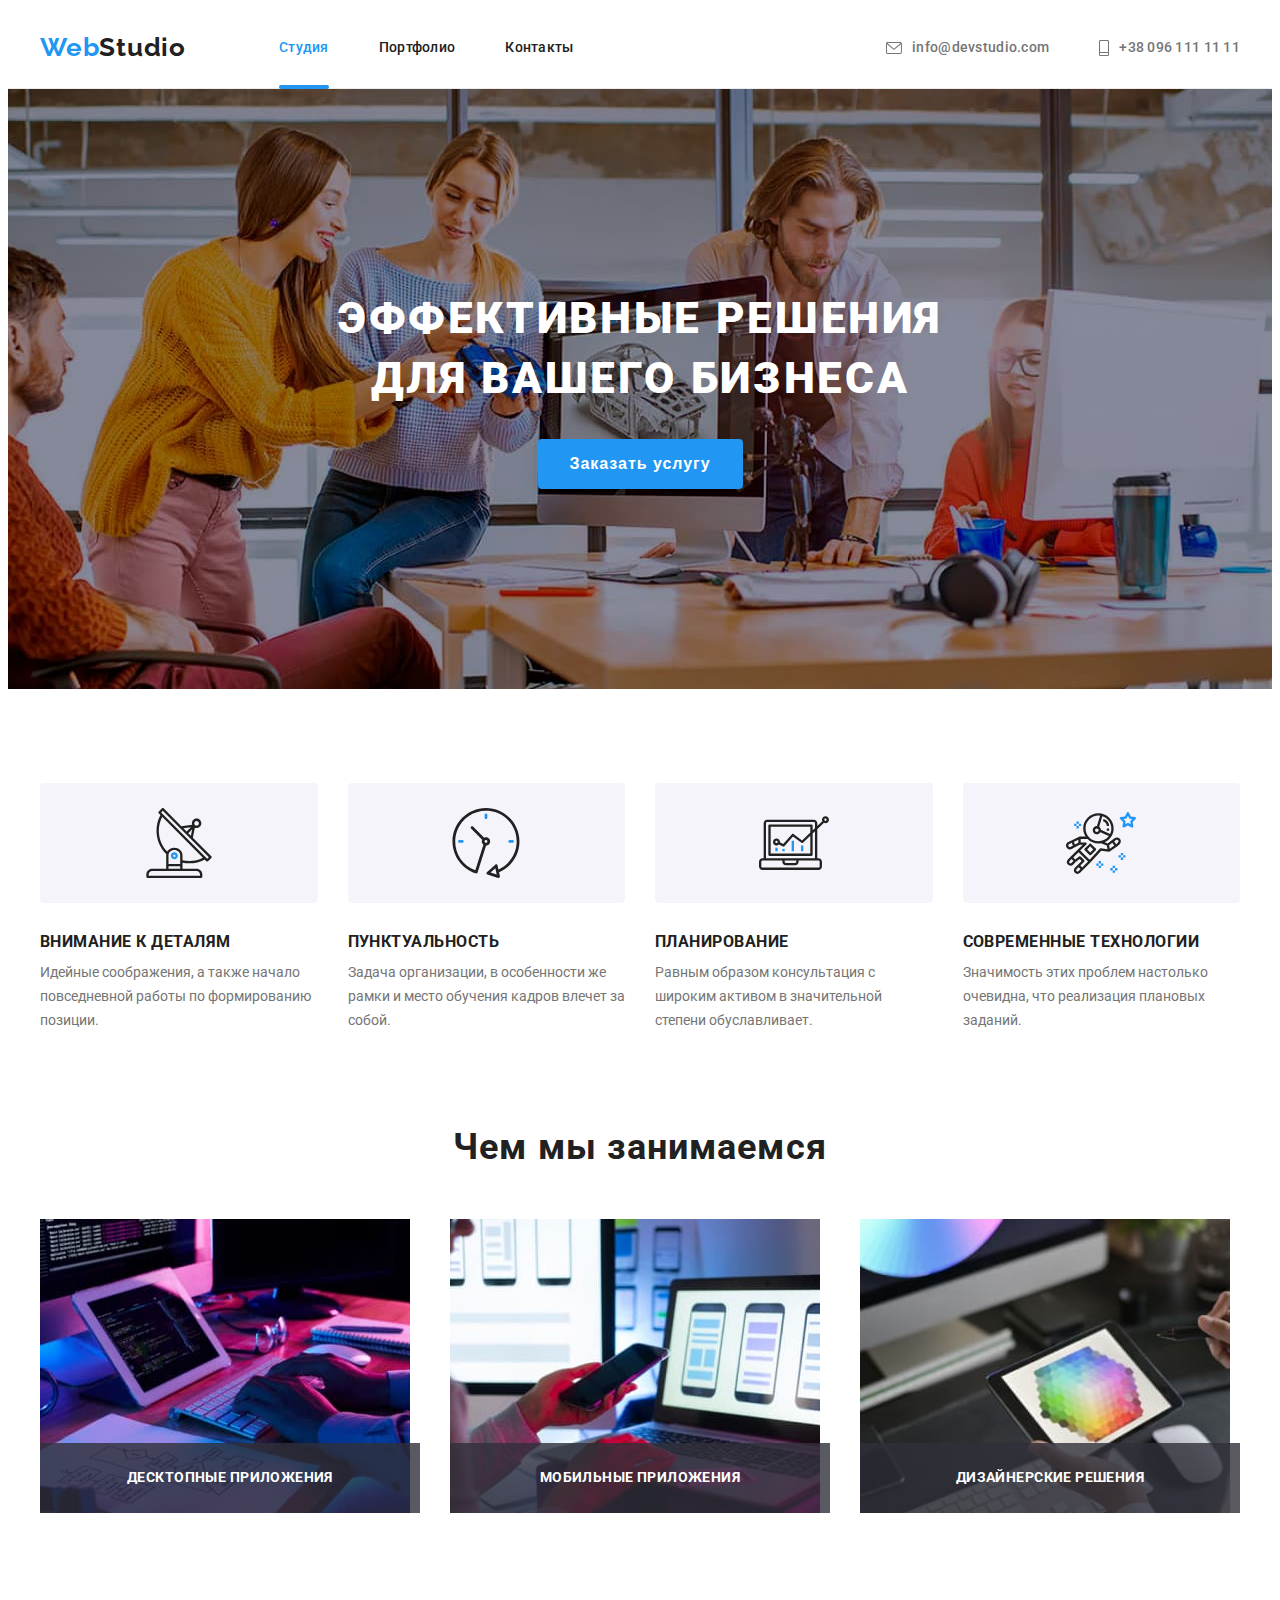
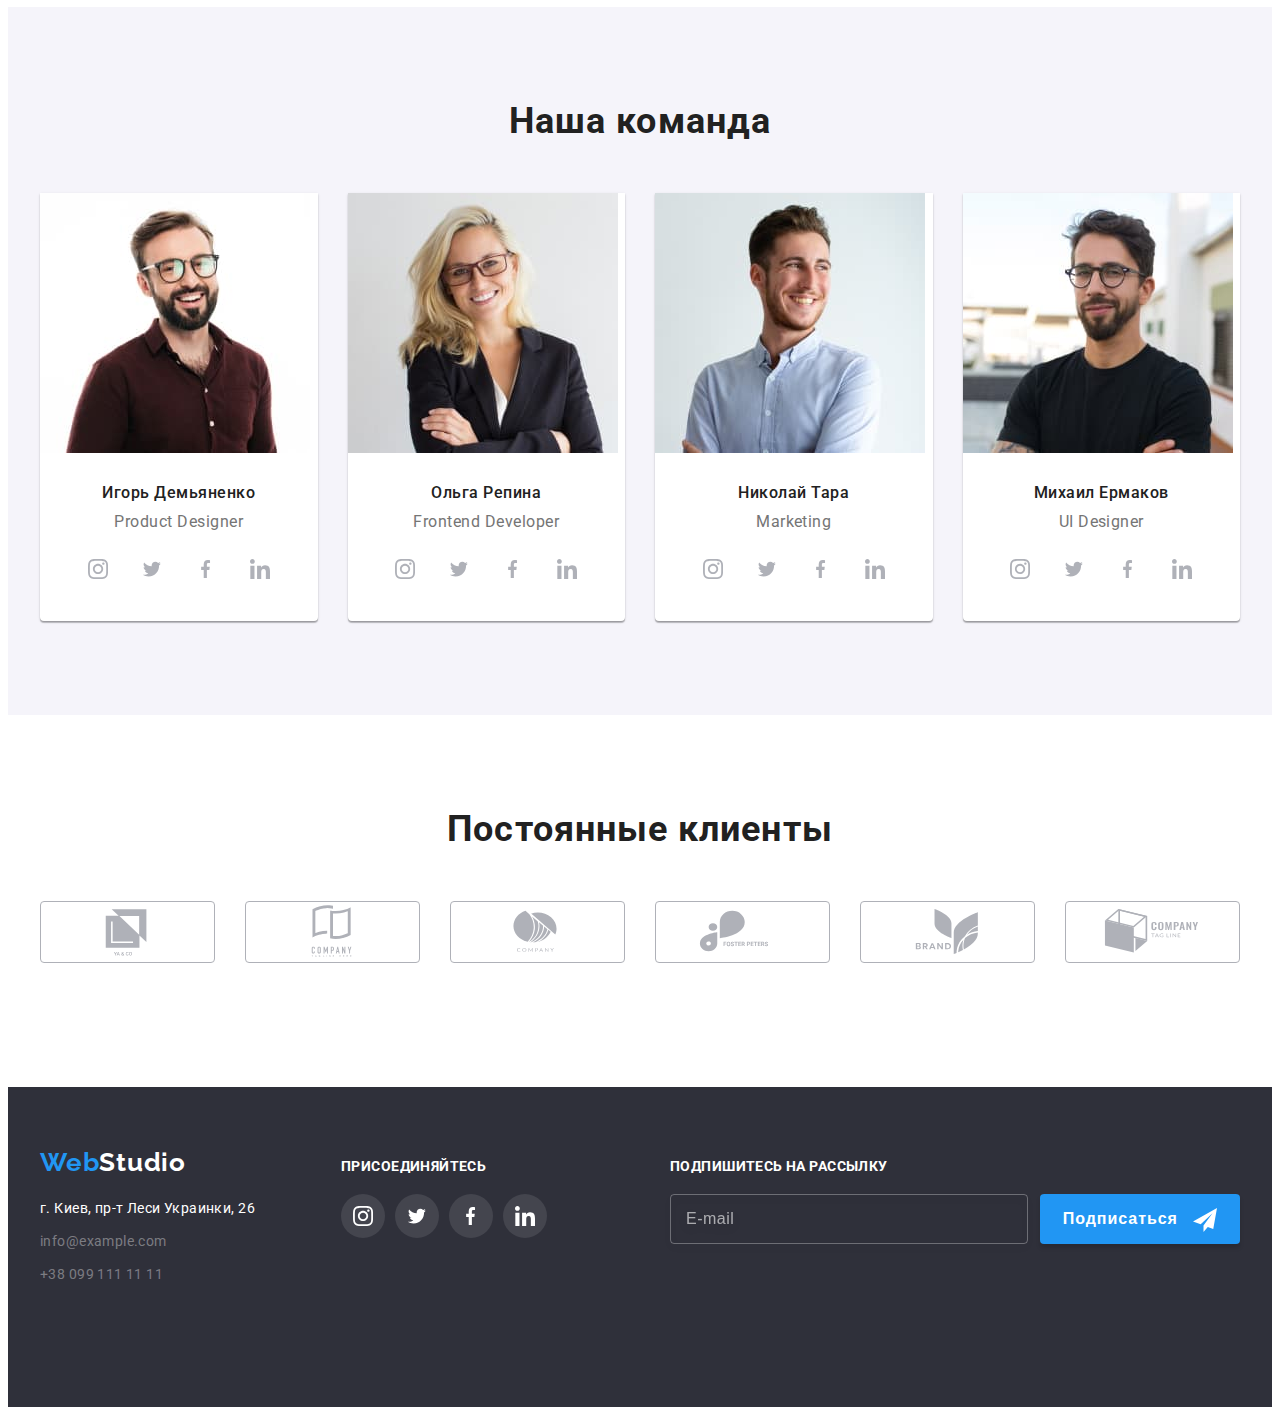
==== commit 2cc00e8b: "as" ====
--- a/index.html
+++ b/index.html
@@ -17,11 +17,19 @@
 	</head>
 	<body>
 		<!--Шапка сайта-->
-		<header class="header">
+		<header class="header block">
 			<div class="container header__container">
-				<nav class="nav">
+				<div class="container__logo">
 					<a class="header__logo logo" href="./index.html">Web<span class="logo__black">Studio</span>
 					</a>
+				</div>
+				<button type="button" class="button__open" >
+					<svg class="menu__icon" width="40" height="40">
+						<use href="./images/icons.svg#icon-menu"></use>
+					</svg>
+				</button>
+				<div class="mobile__menu">
+				<nav class="nav">
 					<ul class="nav__list">
 						<li class="nav__item">
 							<a class="nav__link nav__link--current" href="./index.html"
@@ -35,28 +43,50 @@
 						</li>
 					</ul>
 				</nav>
-				<ul class="contaks ">
-					<li class="contaks__item">
-						<a class="contaks__link" href="mailto:info@devstudio.com">
-							<svg class="contaks__icon" width="16" height="12">
-								<use href="./images/icons.svg#icon-envelope"></use>
-							</svg>
-							info@devstudio.com</a>
-					</li>
-					<li class="contaks__item">
-						<a class="contaks__link" href="tel:+380961111111">
-							<svg class="contaks__icon" width="10" height="16">
-								<use href="./images/icons.svg#icon-smartphone"></use>
-							</svg>
-							+38 096 111 11 11</a>
-					</li>
-				</ul>
+				<div>
+					<ul class="contaks ">
+						<li class="contaks__item">
+							<a class="contaks__link" href="mailto:info@devstudio.com">
+								<svg class="contaks__icon icon-envelope">
+									<use href="./images/icons.svg#icon-envelope"></use>
+								</svg>
+								info@devstudio.com</a>
+						</li>
+						<li class="contaks__item">
+							<a class="contaks__link" href="tel:+380961111111">
+								<svg class="contaks__icon icon-smartphone">
+									<use href="./images/icons.svg#icon-smartphone"></use>
+								</svg>
+								+38 096 111 11 11</a>
+						</li>
+					</ul>
+					<ul class="mobile">
+						<li class="mobile__item">
+							<a class="mobile__link" href="">Instagram</a>
+						</li>
+						<li class="mobile__item">
+							<a class="mobile__link" href="">Twitter</a>
+						</li>
+						<li class="mobile__item">
+							<a class="mobile__link" href="">Facebook</a>
+						</li>
+						<li class="mobile__item">
+							<a class="mobile__link" href="">LinkedIn</a>
+						</li>
+					</ul>
+				</div>
+				<button class="button-close" type="button">
+					<svg class="menu__icon" width="40" height="40">
+						<use href="./images/icons.svg#icon-close"></use>
+					</svg>
+				</button>
 			</div>
-		</header>
+			</div>
+		</header> 
 		<!--Секция блок заказа услуги-->
 		<main>
-				<section class=" ">
-					<div class="container order">
+				<section class="order block">
+					<div class="container">
 						<h1 class="order__title">
 							Эффективные решения <br />для вашего бизнеса
 						</h1>
@@ -64,8 +94,8 @@
 					</div>
 				</section>
 				<!--Секция занятия и планирования-->
-				<section class="">
-					<div class="container section section--notpaddingbottom">
+				<section class="section block">
+					<div class="container">
 						<h2 class="visually-hidden">Преимущество</h2>
 					<ul class="advantage">
 						<li class="advantage__item">
@@ -119,25 +149,46 @@
 					</ul>
 					</div>
 				</section>
-				<section class="">
-					<div class="container section">
+				<section class="section  section--notpaddingtop block">
+					<div class="container">
 						<h2 class="section__title">Чем мы занимаемся</h2>
 					<ul class="works">
 						<li class="works__item">
 							<div class="works__container">
-								<img class="" src="./images/develop1.jpg" alt="develop1" width="370" />
+								<picture>
+									<source
+									srcset="./images/imgworks1.jpg 1x, 
+									./images/imgworks1@2x.jpg  2x"
+									media="(min-width:1200px)"
+									>
+									 <img class="command__img" src="./images/imgworks1.jpg" alt=""/>
+								</picture>
 						<p class="works__text">Десктопные приложения</p>
 							</div>
 						</li>
 						<li class="works__item">
 							<div class="works__container">
-								<img class="" src="./images/develop2.jpg" alt="develop2" width="370" />
+								<picture>
+									<source
+									srcset="./images/imgworks2.jpg 1x, 
+									./images/imgworks2@2x.jpg  2x"
+									media="(min-width:1200px)"
+									>
+									 <img class="command__img" src="./images/imgworks2.jpg" alt=""/>
+								</picture>
 						<p class="works__text">Мобильные приложения</p>
 							</div>
 						</li>
 						<li class="works__item">
 							<div class="works__container">
-								<img class="" src="./images/develop3.jpg" alt="develop3" width="370" />
+								<picture>
+									<source
+									srcset="./images/imgworks3.jpg 1x, 
+									./images/imgworks3@2x.jpg  2x"
+									media="(min-width:1200px)"
+									>
+									 <img class="command__img" src="./images/imgworks3.jpg" alt=""/>
+								</picture>
 						<p class="works__text">Дизайнерские решения</p>
 							</div>
 						</li>
@@ -145,12 +196,29 @@
 					</div>
 				</section>
 				<!--Секция команды-->
-				<section class="">
-					<div class="container section section--graybackground">
+				<section class=" section section--graybackground block">
+					<div class="container">
 						<h2 class="section__title">Наша команда</h2>
 					<ul class="command">
 						<li class="command__item">
-							<img class="command__img" src="./images/employee1.jpg"alt="employee1" width="270" />
+							<picture>
+								<source
+								srcset="./images/imgcommand1d.jpg , 
+								./images/imgcommand1d@2x.jpg  2x"
+								media="(min-width:1200px)"
+								>
+								<source
+								srcset="./images/imgcommand1t.jpg 1x ,
+								./images/imgcommand1t@2x.jpg 2x"
+								 media="(min-width:768px)"
+								 >
+								 <source
+								 srcset="./images/imgcommand1.jpg 1x ,
+								 ./images/imgcommand1@2x.jpg 2x"
+								 media="(min-width:320px)"
+								 >
+								 <img class="command__img" src="./images/imgcommand1d.jpg" alt=""/>
+							</picture>
 							<div class="command__container">
 							<h3 class="command__title">Игорь Демьяненко</h3>
 							<p class="command__text">Product Designer</p>
@@ -188,7 +256,24 @@
 						</li>
 							
 						<li class="command__item">
-							<img class="command__img" src="./images/employee4.jpg" alt="employee2" width="270" />
+							<picture>
+								<source
+								srcset="./images/imgcommand2d.jpg , 
+								./images/imgcommand2d@2x.jpg  2x"
+								media="(min-width:1200px)"
+								>
+								<source
+								srcset="./images/imgcommand2t.jpg 1x ,
+								./images/imgcommand2t@2x.jpg 2x"
+								 media="(min-width:768px)"
+								 >
+								 <source
+								 srcset="./images/imgcommand2.jpg 1x ,
+								 ./images/imgcommand2@2x.jpg 2x"
+								 media="(min-width:320px)"
+								 >
+								 <img class="command__img" src="./images/imgcommand2d.jpg" alt=""/>
+							</picture>
 							<div class="command__container">
 							<h3 class="command__title">Ольга Репина</h3>
 							<p class="command__text">Frontend Developer</p>
@@ -226,7 +311,24 @@
 						</li>
 							
 						<li class="command__item">
-							<img class="command__img" src="./images/employee3.jpg" alt="employee3" width="270" />
+							<picture>
+								<source
+								srcset="./images/imgcommand3d.jpg , 
+								./images/imgcommand3d@2x.jpg  2x"
+								media="(min-width:1200px)"
+								>
+								<source
+								srcset="./images/imgcommand3t.jpg 1x ,
+								./images/imgcommand3t@2x.jpg 2x"
+								 media="(min-width:768px)"
+								 >
+								 <source
+								 srcset="./images/imgcommand3.jpg 1x ,
+								 ./images/imgcommand3@2x.jpg 2x"
+								 media="(min-width:320px)"
+								 >
+								 <img class="command__img" src="./images/imgcommand3d.jpg" alt=""/>
+							</picture>
 							<div class="command__container">
 							<h3 class="command__title">Николай Тара</h3>
 							<p class="command__text">Marketing</p>
@@ -264,7 +366,24 @@
 						</li>
 							
 						<li class="command__item">
-							<img class="command__img" src="./images/employee2.jpg" alt="employee4" width="270" />
+							<picture>
+								<source
+								srcset="./images/imgcommand4d.jpg , 
+								./images/imgcommand4d@2x.jpg  2x"
+								media="(min-width:1200px)"
+								>
+								<source
+								srcset="./images/imgcommand4t.jpg 1x ,
+								./images/imgcommand4t@2x.jpg 2x"
+								 media="(min-width:768px)"
+								 >
+								 <source
+								 srcset="./images/imgcommand4.jpg 1x ,
+								 ./images/imgcommand4@2x.jpg 2x"
+								 media="(min-width:320px)"
+								 >
+								 <img class="command__img" src="./images/imgcommand4d.jpg" alt=""/>
+							</picture>
 							<div class="command__container">
 							<h3 class="command__title">Михаил Ермаков</h3>
 							<p class="command__text">UI Designer</p>
@@ -304,10 +423,10 @@
 					</ul>
 					</div>
 				</section>
-				<section class="section">
-					<div class="container section">
+				<section class="section block">
+					<div class="container">
 						<h2 class="section__title">Постоянные клиенты</h2>
-						<ul class="clients__list">
+						<ul class="clients">
 							<li class="clients__item">
 								<a class="clients__link" href="">
 									<svg class="clients__icon" width="106" height="60">
@@ -355,8 +474,8 @@
 				</section>
 		</main>
 		<!--Подвал сайта-->
-		<footer class="">
-			<div class="container footer footer__container">
+		<footer class="footer block">
+			<div class="container footer__container">
 				<address class="footer__address">
 					<ul class="">
 						<li class="footer__item">
@@ -470,7 +589,7 @@
 								<use href="./images/icons.svg#icon-check"></use>
 							</svg>
 						</span>
-						<p>Соглашаюсь с рассылкой и принимаю <a class="link__policy" href="#"> Условия договора</a></p>
+						<p class="modal__text">Соглашаюсь с рассылкой и принимаю <a class="link__policy" href="#"> Условия договора</a></p>
 					</label>
 					</div>
 					<button type="submit" class="form__button">Отправить</button>
--- a/css/main.min.css
+++ b/css/main.min.css
@@ -1 +1 @@
-body{color:var(--main-text-color);font-family:Roboto,sans-serif;font-size:14px;line-height:1.71;background:#fff}:hover,:focus{outline:none}h1,h2,h3,h4,h5,h6,p,ul{margin:0}ul{padding:0;list-style:none}a{text-decoration:none}img{display:block;max-width:100%;height:auto}button{cursor:pointer}.backdrop{width:100vw;height:100vh;background-color:rgba(0,0,0,.2);position:fixed;top:0;-webkit-transition:opacity 750ms cubic-bezier(0.4, 0, 0.2, 1),visibility 750ms cubic-bezier(0.4, 0, 0.2, 1);transition:opacity 750ms cubic-bezier(0.4, 0, 0.2, 1),visibility 750ms cubic-bezier(0.4, 0, 0.2, 1)}.backdrop.is-hidden .modal{-webkit-transform:scale(0.6) rotate(160deg) translateY(500px);transform:scale(0.6) rotate(160deg) translateY(500px);-webkit-transition:-webkit-transform 750ms cubic-bezier(0.4, 0, 0.2, 1);transition:-webkit-transform 750ms cubic-bezier(0.4, 0, 0.2, 1);transition:transform 750ms cubic-bezier(0.4, 0, 0.2, 1);transition:transform 750ms cubic-bezier(0.4, 0, 0.2, 1), -webkit-transform 750ms cubic-bezier(0.4, 0, 0.2, 1)}.modal{position:absolute;left:50%;top:50%;-webkit-transition:-webkit-transform 750ms cubic-bezier(0.4, 0, 0.2, 1);transition:-webkit-transform 750ms cubic-bezier(0.4, 0, 0.2, 1);transition:transform 750ms cubic-bezier(0.4, 0, 0.2, 1);transition:transform 750ms cubic-bezier(0.4, 0, 0.2, 1), -webkit-transform 750ms cubic-bezier(0.4, 0, 0.2, 1);-webkit-transform:translate(-50%, -50%);transform:translate(-50%, -50%);width:528px;min-height:581px;background:#fff;-webkit-box-shadow:0px 1px 3px rgba(0,0,0,.12),0px 1px 1px rgba(0,0,0,.14),0px 2px 1px rgba(0,0,0,.2);box-shadow:0px 1px 3px rgba(0,0,0,.12),0px 1px 1px rgba(0,0,0,.14),0px 2px 1px rgba(0,0,0,.2);border-radius:4px;padding:40px}.modal__btn{width:30px;height:30px;border:1px solid rgba(0,0,0,.1);background-color:transparent;border-radius:50%;position:absolute;top:8px;right:8px;-webkit-transition:fill 250ms cubic-bezier(0.4, 0, 0.2, 1);transition:fill 250ms cubic-bezier(0.4, 0, 0.2, 1)}.modal__btn:hover,.modal__btn:focus{fill:#2196f3}.is-hidden{visibility:hidden;opacity:0;pointer-events:none}.modal__icon{vertical-align:middle}.backdrop__text{font-weight:700;font-size:20px;line-height:1.15;color:var(--title-text-color);font-family:Roboto;text-align:center;letter-spacing:.03em;margin-bottom:12px}.form__field{margin-bottom:10px}.input-wrap{position:relative}.input__icon{position:absolute;left:15px;top:50%;-webkit-transform:translateY(-50%);transform:translateY(-50%);-webkit-transition:fill 250ms cubic-bezier(0.4, 0, 0.2, 1);transition:fill 250ms cubic-bezier(0.4, 0, 0.2, 1);fill:#212121}.form__input:focus,.comments__input:focus{border-color:#2196f3}.form__label{font-size:12px;line-height:1.17;margin-bottom:4px;display:block;letter-spacing:.01em;color:var(--main-text-color)}.form__input:focus+.input__icon{fill:#2196f3}.form__input{width:100%;height:40px;border:1px solid rgba(33,33,33,.2);border-radius:4px;padding-left:42px;padding-right:15px;outline:none;-webkit-transition:border-color 250ms cubic-bezier(0.4, 0, 0.2, 1);transition:border-color 250ms cubic-bezier(0.4, 0, 0.2, 1)}.comments__input{width:100%;height:120px;display:block;border:1px solid rgba(33,33,33,.2);-webkit-box-sizing:border-box;box-sizing:border-box;border-radius:4px;padding:12px 16px;resize:none;outline:none;-webkit-transition:border-color 250ms cubic-bezier(0.4, 0, 0.2, 1);transition:border-color 250ms cubic-bezier(0.4, 0, 0.2, 1)}.comments__input::-webkit-input-placeholder{line-height:16px;letter-spacing:.01em;color:rgba(117,117,117,.5)}.comments__input::-moz-placeholder{line-height:16px;letter-spacing:.01em;color:rgba(117,117,117,.5)}.comments__input:-ms-input-placeholder{line-height:16px;letter-spacing:.01em;color:rgba(117,117,117,.5)}.comments__input::-ms-input-placeholder{line-height:16px;letter-spacing:.01em;color:rgba(117,117,117,.5)}.comments__input::placeholder{line-height:16px;letter-spacing:.01em;color:rgba(117,117,117,.5)}.form__field-comments{margin-bottom:20px}.form__button{font-weight:700;font-size:16px;line-height:1.88;width:200px;height:50px;font-style:normal;letter-spacing:.06em;color:var(--footer-text-color);background-color:#188ce8;-webkit-box-shadow:0px 4px 4px rgba(0,0,0,.15);box-shadow:0px 4px 4px rgba(0,0,0,.15);border-radius:4px;display:block;margin:0 auto;border:none}.link__policy{color:#2196f3;text-decoration:underline}.check__text{letter-spacing:.03em;color:var(--main-text-color);display:-webkit-box;display:-ms-flexbox;display:flex;-webkit-box-align:center;-ms-flex-align:center;align-items:center;-webkit-box-pack:center;-ms-flex-pack:center;justify-content:center}.check__item{width:16px;height:15px;border-radius:2px;border:2px #212121 solid;margin-right:7px;display:-webkit-box;display:-ms-flexbox;display:flex;-webkit-box-align:center;-ms-flex-align:center;align-items:center;-webkit-box-pack:center;-ms-flex-pack:center;justify-content:center;-webkit-transition:background-color 250ms cubic-bezier(0.4, 0, 0.2, 1),border 250ms cubic-bezier(0.4, 0, 0.2, 1);transition:background-color 250ms cubic-bezier(0.4, 0, 0.2, 1),border 250ms cubic-bezier(0.4, 0, 0.2, 1)}.modal__field{margin-bottom:30px}.check__icon{fill:#fff}.modal__check:checked+.check__text .check__item{background-color:#2196f3;border:none}.container{width:1200px;padding-left:15px;padding-right:15px;margin:0 auto}.section{padding-top:94px;padding-bottom:94px}.section--notpaddingbottom{padding-bottom:0}.section--graybackground{background-color:#f5f4fa}.advantage__item:not(:last-child){margin-right:30px}.advantage{display:-webkit-box;display:-ms-flexbox;display:flex}.advantage__title{font-weight:700;line-height:1.14;letter-spacing:.03em;text-transform:uppercase;color:var(--main-color);margin-bottom:10px}.advantage__container{-webkit-box-pack:center;-ms-flex-pack:center;justify-content:center;width:270px;height:120px;margin-bottom:30px;background-color:#f5f4fa;border-radius:4px;display:-webkit-box;display:-ms-flexbox;display:flex;-webkit-box-align:center;-ms-flex-align:center;align-items:center}.command__item{background:#fff;-webkit-box-shadow:0px 1px 3px rgba(0,0,0,.12),0px 1px 1px rgba(0,0,0,.14),0px 2px 1px rgba(0,0,0,.2);box-shadow:0px 1px 3px rgba(0,0,0,.12),0px 1px 1px rgba(0,0,0,.14),0px 2px 1px rgba(0,0,0,.2);border-radius:0px 0px 4px 4px}.command__item:not(:last-child){margin-right:30px}.command__title{font-weight:500;font-size:16px;line-height:1.19;text-align:center;letter-spacing:.03em;color:var(--main-color);margin-bottom:10px}.command__container{padding-top:30px;padding-bottom:30px}.command{display:-webkit-box;display:-ms-flexbox;display:flex;list-style:none}.command__text{font-size:16px;line-height:1.19;text-align:center;letter-spacing:.03em}.section__title{font-weight:700;font-size:36px;line-height:1.16;text-align:center;letter-spacing:.03em;color:var(--main-color);margin-bottom:50px}.social{display:-webkit-box;display:-ms-flexbox;display:flex;-webkit-box-pack:center;-ms-flex-pack:center;justify-content:center;margin-top:16px}.social-link{width:44px;height:44px;-webkit-box-align:center;-ms-flex-align:center;align-items:center;background-color:#fff;border-radius:50%;display:-webkit-box;display:-ms-flexbox;display:flex;-webkit-box-pack:center;-ms-flex-pack:center;justify-content:center;-webkit-transition:background-color 250ms cubic-bezier(0.4, 0, 0.2, 1);transition:background-color 250ms cubic-bezier(0.4, 0, 0.2, 1)}.social-link:hover .social-icon,.social-link:focus .social-icon{fill:#fff}.social-link:hover,.social-link:focus{background-color:#2196f3;-webkit-transform:translateY(0);transform:translateY(0)}.social-icon{fill:#afb1b8}.social-item+.social-item{margin-left:10px}.element{display:-webkit-box;display:-ms-flexbox;display:flex;margin-bottom:50px;-webkit-box-pack:center;-ms-flex-pack:center;justify-content:center}.element__item:not(:last-child){margin-right:8px}.element__btn{font-weight:500;font-size:16px;line-height:1.63;text-align:center;letter-spacing:.03em;padding:5px 22px;background-color:#f5f4fa;border-radius:4px;border:none;padding:6px 22px;-webkit-transition:background-color 250ms cubic-bezier(0.4, 0, 0.2, 1),color 250ms cubic-bezier(0.4, 0, 0.2, 1),-webkit-box-shadow 250ms cubic-bezier(0.4, 0, 0.2, 1);transition:background-color 250ms cubic-bezier(0.4, 0, 0.2, 1),color 250ms cubic-bezier(0.4, 0, 0.2, 1),-webkit-box-shadow 250ms cubic-bezier(0.4, 0, 0.2, 1);transition:background-color 250ms cubic-bezier(0.4, 0, 0.2, 1),color 250ms cubic-bezier(0.4, 0, 0.2, 1),box-shadow 250ms cubic-bezier(0.4, 0, 0.2, 1);transition:background-color 250ms cubic-bezier(0.4, 0, 0.2, 1),color 250ms cubic-bezier(0.4, 0, 0.2, 1),box-shadow 250ms cubic-bezier(0.4, 0, 0.2, 1),-webkit-box-shadow 250ms cubic-bezier(0.4, 0, 0.2, 1)}.element__btn:focus,.element__btn:hover{color:var(--footer-text-color);background-color:var(--title-color);-webkit-box-shadow:0px 3px 1px rgba(0,0,0,.1),0px 1px 2px rgba(0,0,0,.08),0px 2px 2px rgba(0,0,0,.12);box-shadow:0px 3px 1px rgba(0,0,0,.1),0px 1px 2px rgba(0,0,0,.08),0px 2px 2px rgba(0,0,0,.12)}.network__link{width:44px;height:44px;-webkit-box-align:center;-ms-flex-align:center;align-items:center;background-color:rgba(255,255,255,.1);border-radius:50%;display:-webkit-box;display:-ms-flexbox;display:flex;-webkit-box-pack:center;-ms-flex-pack:center;justify-content:center;-webkit-transition:background-color 250ms cubic-bezier(0.4, 0, 0.2, 1);transition:background-color 250ms cubic-bezier(0.4, 0, 0.2, 1)}.network__link:focus,.network__link:hover{background-color:#2196f3}.network__item+.network__item{margin-left:10px}.network__icon{fill:#fff}.footer__address{width:231px;letter-spacing:.03em}.footer__maps{color:var(--footer-text-color);-webkit-transition:color 250ms cubic-bezier(0.4, 0, 0.2, 1);transition:color 250ms cubic-bezier(0.4, 0, 0.2, 1)}.footer__maps:hover,.footer__maps:focus{color:var(--title-color)}.footer__maps{font-family:Roboto,sans-serif;font-style:normal;font-size:14px;line-height:1.71;letter-spacing:.03em}.footer__mt{color:#ffffff60;-webkit-transition:color 250ms cubic-bezier(0.4, 0, 0.2, 1);transition:color 250ms cubic-bezier(0.4, 0, 0.2, 1)}.footer__mt:hover,.footer__mt:focus{color:var(--title-color)}.footer__mt{font-family:Roboto,sans-serif;font-style:normal;font-size:14px;line-height:1.71;letter-spacing:.03em}.logo__white{color:var(--footer-text-color)}.footer__item:not(:last-child){margin-bottom:9px}.network__list{display:-webkit-box;display:-ms-flexbox;display:flex;-webkit-box-pack:center;-ms-flex-pack:center;justify-content:center}.footer{background-color:#2f303a;padding:60px 0}.fooder__logo{display:block;margin-bottom:20px}.footer__text{font-weight:700;line-height:1.14;letter-spacing:.03em;text-transform:uppercase;color:#fff;margin-bottom:20px}.footer__container{display:-webkit-box;display:-ms-flexbox;display:flex;-webkit-box-align:baseline;-ms-flex-align:baseline;align-items:baseline}.network{margin-left:70px}.mailing__input{width:358px;height:50px;border:1px solid rgba(255,255,255,.3);-webkit-box-sizing:border-box;box-sizing:border-box;-webkit-filter:drop-shadow(0px 4px 4px rgba(0, 0, 0, 0.15));filter:drop-shadow(0px 4px 4px rgba(0, 0, 0, 0.15));border-radius:4px;padding-left:15px;background-color:transparent;outline:none;font-size:16px;line-height:1.25;letter-spacing:.03em;color:var(--footer-text-color)}.mailing__input::-webkit-input-placeholder{font-size:16px;line-height:1.25;letter-spacing:.03em;color:rgba(255,255,255,.6)}.mailing__input::-moz-placeholder{font-size:16px;line-height:1.25;letter-spacing:.03em;color:rgba(255,255,255,.6)}.mailing__input:-ms-input-placeholder{font-size:16px;line-height:1.25;letter-spacing:.03em;color:rgba(255,255,255,.6)}.mailing__input::-ms-input-placeholder{font-size:16px;line-height:1.25;letter-spacing:.03em;color:rgba(255,255,255,.6)}.mailing__input::placeholder{font-size:16px;line-height:1.25;letter-spacing:.03em;color:rgba(255,255,255,.6)}.mailing{margin-left:auto}.mailing__form{display:-webkit-box;display:-ms-flexbox;display:flex}.mailing__button{width:200px;height:50px;background:var(--title-color);-webkit-box-shadow:0px 4px 4px rgba(0,0,0,.15);box-shadow:0px 4px 4px rgba(0,0,0,.15);border-radius:4px;font-style:normal;font-weight:700;font-size:16px;line-height:1.88;letter-spacing:.06em;color:var(--footer-text-color);cursor:pointer;border:none}.mailing__icon{vertical-align:middle;margin-left:10px;fill:var(--footer-text-color)}.mailing__container{margin-right:12px}.gallery{margin:-15px;display:-webkit-box;display:-ms-flexbox;display:flex;-ms-flex-wrap:wrap;flex-wrap:wrap}.gallery__img{position:relative;overflow:hidden}.gallery__wrap-text{position:absolute;-webkit-transform:translateY(100%);transform:translateY(100%);-webkit-transition:-webkit-transform 250ms cubic-bezier(0.4, 0, 0.2, 1);transition:-webkit-transform 250ms cubic-bezier(0.4, 0, 0.2, 1);transition:transform 250ms cubic-bezier(0.4, 0, 0.2, 1);transition:transform 250ms cubic-bezier(0.4, 0, 0.2, 1), -webkit-transform 250ms cubic-bezier(0.4, 0, 0.2, 1);overflow:auto;left:0;top:0;padding:63px 24px;width:100%;height:100%;font-size:18px;line-height:1.55;letter-spacing:.03em;color:var(--footer-text-color);background-color:rgba(33,150,243,.9)}.gallery__title{font-weight:700;font-size:18px;line-height:2;letter-spacing:.06em;color:var(--main-color);margin-bottom:4px}.gallery__text{font-size:16px;line-height:1.9;letter-spacing:.03em;color:var(--main-text-color)}.gallery__link{display:block;-webkit-transition:-webkit-box-shadow 250ms cubic-bezier(0.4, 0, 0.2, 1);transition:-webkit-box-shadow 250ms cubic-bezier(0.4, 0, 0.2, 1);transition:box-shadow 250ms cubic-bezier(0.4, 0, 0.2, 1);transition:box-shadow 250ms cubic-bezier(0.4, 0, 0.2, 1), -webkit-box-shadow 250ms cubic-bezier(0.4, 0, 0.2, 1)}.gallery__link:hover,.gallery__link:focus{-webkit-box-shadow:0px 1px 1px rgba(0,0,0,.12),0px 4px 4px rgba(0,0,0,.06),1px 4px 6px rgba(0,0,0,.16);box-shadow:0px 1px 1px rgba(0,0,0,.12),0px 4px 4px rgba(0,0,0,.06),1px 4px 6px rgba(0,0,0,.16)}.gallery__link:focus .gallery__wrap-text,.gallery__link:hover .gallery__wrap-text{-webkit-transform:translateY(0%);transform:translateY(0%)}.gallery__item{background:var(--footer-text-color);margin:15px}.gallery__container{padding:20px 24px;border:1px solid #eee;border-top:0}.clients__icon{fill:#afb1b8;-webkit-transition:fill 250ms cubic-bezier(0.4, 0, 0.2, 1);transition:fill 250ms cubic-bezier(0.4, 0, 0.2, 1)}.clients__list{display:-webkit-box;display:-ms-flexbox;display:flex}.clients__link{width:170px;height:92px;display:-webkit-box;display:-ms-flexbox;display:flex;-webkit-box-pack:center;-ms-flex-pack:center;justify-content:center;-webkit-box-align:center;-ms-flex-align:center;align-items:center;border:1px solid #afb1b8;border-radius:4px;-webkit-transition:border-color 250ms cubic-bezier(0.4, 0, 0.2, 1),fill 250ms cubic-bezier(0.4, 0, 0.2, 1);transition:border-color 250ms cubic-bezier(0.4, 0, 0.2, 1),fill 250ms cubic-bezier(0.4, 0, 0.2, 1)}.clients__link:hover .clients__icon,.clients__link:focus .clients__icon{fill:#2196f3}.clients__link:focus,.clients__link:hover{border-color:#2196f3}.clients__item+.clients__item{margin-left:30px}.header__container,.nav__list,.contaks,.nav{display:-webkit-box;display:-ms-flexbox;display:flex;-webkit-box-align:center;-ms-flex-align:center;align-items:center}.contaks__icon{margin-right:10px;fill:currentColor}.header{border-bottom:1px solid #ececec}.contaks{margin-left:auto}.contaks__item:not(:last-child){margin-right:50px}.nav__item:not(:last-child){margin-right:50px}.logo{color:var(--title-color);font-family:Raleway,sans-serif;font-style:normal;font-weight:700;font-size:26px;line-height:1.19;letter-spacing:.03em}.header__logo{margin-right:93px;padding-top:24px;padding-bottom:25px}.logo__black{color:var(--title-text-color)}.nav__link{color:var(--title-color)}.nav__link,.contaks__link{color:var(--title-text-color);font-weight:500;line-height:1.14;letter-spacing:.02em;-webkit-box-align:center;-ms-flex-align:center;align-items:center;display:-webkit-box;display:-ms-flexbox;display:flex;padding-top:32px;padding-bottom:32px;-webkit-transition:color 250ms cubic-bezier(0.4, 0, 0.2, 1);transition:color 250ms cubic-bezier(0.4, 0, 0.2, 1)}.nav__link:hover,.nav__link:focus,.contaks__link:hover,.contaks__link:focus{color:var(--title-color)}.contaks__link{color:var(--main-text-color)}.nav__link--current{position:relative;color:var(--title-color)}.nav__link--current::after{position:absolute;bottom:-1px;left:0;content:"";width:100%;height:4px;background-color:var(--title-color);border-radius:2px}.order{background-color:#2f303a;text-align:center;padding:200px 0;max-width:1600px;margin-left:auto;margin-right:auto;background-image:-webkit-gradient(linear, left top, left bottom, from(rgba(47, 48, 58, 0.4)), to(rgba(47, 48, 58, 0.4))),url("../images/img-container.jpg");background-image:linear-gradient(rgba(47, 48, 58, 0.4), rgba(47, 48, 58, 0.4)),url("../images/img-container.jpg");background-repeat:no-repeat;background-size:cover;background-position:center}.order__title{font-weight:900;font-size:44px;line-height:1.36;letter-spacing:.06em;text-transform:uppercase;color:var(--footer-text-color);margin-bottom:30px}.order__btn{font-weight:700;font-size:16px;line-height:1.88;letter-spacing:.06em;color:var(--footer-text-color);background-color:var(--title-color);-webkit-box-shadow:0px 4px 4px rgba(0,0,0,.15);box-shadow:0px 4px 4px rgba(0,0,0,.15);border-radius:4px;cursor:pointer;border:none;padding:10px 32px}.works{display:-webkit-box;display:-ms-flexbox;display:flex}.works__text{position:absolute;left:0;bottom:0;display:-webkit-box;display:-ms-flexbox;display:flex;-webkit-box-align:center;-ms-flex-align:center;align-items:center;-webkit-box-pack:center;-ms-flex-pack:center;justify-content:center;height:70px;width:100%;font-weight:700;line-height:1.14;letter-spacing:.03em;text-transform:uppercase;color:var(--footer-text-color);background-color:rgba(47,48,58,.8)}.works__container{position:relative}.works__item:not(:last-child){margin-right:30px}.visually-hidden{position:absolute;width:1px;height:1px;margin:-1px;padding:0;overflow:hidden;border:0;clip:rect(0 0 0 0)}:root{--main-text-color: #757575;--title-text-color: #212121;--main-color: #212121;--footer-text-color: #ffffff;--title-color: #2196f3}/*# sourceMappingURL=main.min.css.map */+body{color:var(--main-text-color);font-family:Roboto,sans-serif;font-size:14px;line-height:1.71;background:#fff}:hover,:focus{outline:none}h1,h2,h3,h4,h5,h6,p,ul{margin:0}ul{padding:0;list-style:none}a{text-decoration:none}img{display:block;max-width:100%;height:auto}button{cursor:pointer;padding:0;border:none;color:inherit;background-color:transparent}.block{display:block}section{display:none}header{display:none}footer{display:none}.backdrop{width:100vw;height:100vh;background-color:rgba(0,0,0,.2);position:fixed;top:0;-webkit-transition:opacity 750ms cubic-bezier(0.4, 0, 0.2, 1),visibility 750ms cubic-bezier(0.4, 0, 0.2, 1);transition:opacity 750ms cubic-bezier(0.4, 0, 0.2, 1),visibility 750ms cubic-bezier(0.4, 0, 0.2, 1)}.backdrop.is-hidden .modal{-webkit-transform:scale(0.6) rotate(160deg) translateY(500px);transform:scale(0.6) rotate(160deg) translateY(500px);-webkit-transition:-webkit-transform 750ms cubic-bezier(0.4, 0, 0.2, 1);transition:-webkit-transform 750ms cubic-bezier(0.4, 0, 0.2, 1);transition:transform 750ms cubic-bezier(0.4, 0, 0.2, 1);transition:transform 750ms cubic-bezier(0.4, 0, 0.2, 1), -webkit-transform 750ms cubic-bezier(0.4, 0, 0.2, 1)}.modal{position:absolute;left:50%;top:50%;-webkit-transition:-webkit-transform 750ms cubic-bezier(0.4, 0, 0.2, 1);transition:-webkit-transform 750ms cubic-bezier(0.4, 0, 0.2, 1);transition:transform 750ms cubic-bezier(0.4, 0, 0.2, 1);transition:transform 750ms cubic-bezier(0.4, 0, 0.2, 1), -webkit-transform 750ms cubic-bezier(0.4, 0, 0.2, 1);-webkit-transform:translate(-50%, -50%);transform:translate(-50%, -50%);background:#fff;-webkit-box-shadow:0px 1px 3px rgba(0,0,0,.12),0px 1px 1px rgba(0,0,0,.14),0px 2px 1px rgba(0,0,0,.2);box-shadow:0px 1px 3px rgba(0,0,0,.12),0px 1px 1px rgba(0,0,0,.14),0px 2px 1px rgba(0,0,0,.2);border-radius:4px;padding:40px}@media screen and (min-width: 480px){.modal{width:450px;min-height:609px}}@media screen and (min-width: 1200px){.modal{width:528px;min-height:581px}}.modal__btn{width:30px;height:30px;border:1px solid rgba(0,0,0,.1);background-color:transparent;border-radius:50%;position:absolute;top:8px;right:8px;-webkit-transition:fill 250ms cubic-bezier(0.4, 0, 0.2, 1);transition:fill 250ms cubic-bezier(0.4, 0, 0.2, 1)}.modal__btn:hover,.modal__btn:focus{fill:#2196f3}.is-hidden{visibility:hidden;opacity:0;pointer-events:none}.modal__icon{vertical-align:middle}.backdrop__text{font-weight:700;font-size:20px;line-height:1.15;color:var(--title-text-color);font-family:Roboto;text-align:center;letter-spacing:.03em;margin-bottom:12px}.form__field{margin-bottom:10px}.input-wrap{position:relative}.input__icon{position:absolute;left:15px;top:50%;-webkit-transform:translateY(-50%);transform:translateY(-50%);-webkit-transition:fill 250ms cubic-bezier(0.4, 0, 0.2, 1);transition:fill 250ms cubic-bezier(0.4, 0, 0.2, 1);fill:#212121}.form__input:focus,.comments__input:focus{border-color:#2196f3}.form__label{font-size:12px;line-height:1.17;margin-bottom:4px;display:block;letter-spacing:.01em;color:var(--main-text-color)}.form__input:focus+.input__icon{fill:#2196f3}.form__input{width:100%;height:40px;border:1px solid rgba(33,33,33,.2);border-radius:4px;padding-left:42px;padding-right:15px;outline:none;-webkit-transition:border-color 250ms cubic-bezier(0.4, 0, 0.2, 1);transition:border-color 250ms cubic-bezier(0.4, 0, 0.2, 1)}.comments__input{width:100%;height:120px;display:block;border:1px solid rgba(33,33,33,.2);-webkit-box-sizing:border-box;box-sizing:border-box;border-radius:4px;padding:12px 16px;resize:none;outline:none;font-size:14px;line-height:1.14px;-webkit-transition:border-color 250ms cubic-bezier(0.4, 0, 0.2, 1);transition:border-color 250ms cubic-bezier(0.4, 0, 0.2, 1)}@media screen and (min-width: 1200px){.comments__input{font-size:12px;line-height:1.17}}.comments__input::-webkit-input-placeholder{font-size:14px;line-height:1.14px;letter-spacing:.01em;color:rgba(117,117,117,.5)}.comments__input::-moz-placeholder{font-size:14px;line-height:1.14px;letter-spacing:.01em;color:rgba(117,117,117,.5)}.comments__input:-ms-input-placeholder{font-size:14px;line-height:1.14px;letter-spacing:.01em;color:rgba(117,117,117,.5)}.comments__input::-ms-input-placeholder{font-size:14px;line-height:1.14px;letter-spacing:.01em;color:rgba(117,117,117,.5)}.comments__input::placeholder{font-size:14px;line-height:1.14px;letter-spacing:.01em;color:rgba(117,117,117,.5)}@media screen and (min-width: 1200px){.comments__input::-webkit-input-placeholder{font-size:12px;line-height:1.17}.comments__input::-moz-placeholder{font-size:12px;line-height:1.17}.comments__input:-ms-input-placeholder{font-size:12px;line-height:1.17}.comments__input::-ms-input-placeholder{font-size:12px;line-height:1.17}.comments__input::placeholder{font-size:12px;line-height:1.17}}.form__field-comments{margin-bottom:20px}.form__button{font-weight:700;font-size:16px;line-height:1.88;width:200px;height:50px;font-style:normal;letter-spacing:.06em;color:var(--footer-text-color);background-color:#188ce8;-webkit-box-shadow:0px 4px 4px rgba(0,0,0,.15);box-shadow:0px 4px 4px rgba(0,0,0,.15);border-radius:4px;display:block;margin:0 auto;border:none}.link__policy{color:#2196f3;text-decoration:underline}.check__text{letter-spacing:.03em;color:var(--main-text-color);display:-webkit-box;display:-ms-flexbox;display:flex;-webkit-box-align:center;-ms-flex-align:center;align-items:center;-webkit-box-pack:center;-ms-flex-pack:center;justify-content:center}.check__item{width:16px;height:15px;border-radius:2px;border:2px #212121 solid;margin-right:7px;display:-webkit-box;display:-ms-flexbox;display:flex;-webkit-box-align:center;-ms-flex-align:center;align-items:center;-webkit-box-pack:center;-ms-flex-pack:center;justify-content:center;-webkit-transition:background-color 250ms cubic-bezier(0.4, 0, 0.2, 1),border 250ms cubic-bezier(0.4, 0, 0.2, 1);transition:background-color 250ms cubic-bezier(0.4, 0, 0.2, 1),border 250ms cubic-bezier(0.4, 0, 0.2, 1)}.modal__field{margin-bottom:30px}.check__icon{fill:#fff}.modal__check:checked+.check__text .check__item{background-color:#2196f3;border:none}@media screen and (max-width: 1199px){.modal__text{font-size:12px;line-height:1.17}}.container{padding-left:15px;padding-right:15px;margin:0 auto}@media screen and (min-width: 480px){.container{width:480px}}@media screen and (min-width: 768px){.container{width:768px}}@media screen and (min-width: 1200px){.container{width:1200px}}.section{padding-top:60px;padding-bottom:60px}@media screen and (min-width: 1200px){.section{padding-top:94px;padding-bottom:94px}}.section--notpaddingtop{padding-top:0;display:none}@media screen and (min-width: 1200px){.section--notpaddingtop{display:block}}.section--graybackground{background-color:#f5f4fa}.advantage__item{margin:15px}@media screen and (min-width: 768px){.advantage__item{-ms-flex-preferred-size:calc((100% - 60px) / 2);flex-basis:calc((100% - 60px) / 2)}}@media screen and (min-width: 1200px){.advantage__item{-ms-flex-preferred-size:calc((100% - 120px) / 4);flex-basis:calc((100% - 120px) / 4)}}.advantage{display:-webkit-box;display:-ms-flexbox;display:flex;margin:-15px;-ms-flex-wrap:wrap;flex-wrap:wrap}.advantage__title{font-weight:700;line-height:1.14;letter-spacing:.03em;text-transform:uppercase;color:var(--main-color);margin-bottom:10px}@media screen and (max-width: 767px){.advantage__title{-webkit-box-pack:center;-ms-flex-pack:center;justify-content:center;display:-webkit-box;display:-ms-flexbox;display:flex}}.advantage__container{-webkit-box-pack:center;-ms-flex-pack:center;justify-content:center;height:120px;margin-bottom:30px;background-color:#f5f4fa;border-radius:4px;display:-webkit-box;display:-ms-flexbox;display:flex;-webkit-box-align:center;-ms-flex-align:center;align-items:center}.command__title{font-weight:500;font-size:16px;line-height:1.19;text-align:center;letter-spacing:.03em;color:var(--main-color);margin-bottom:10px}.command__container{padding-top:30px;padding-bottom:30px}@media screen and (min-width: 768px){.command{display:-webkit-box;display:-ms-flexbox;display:flex;-ms-flex-wrap:wrap;flex-wrap:wrap;margin:-15px}}.command__item{background:#fff;-webkit-box-shadow:0px 1px 3px rgba(0,0,0,.12),0px 1px 1px rgba(0,0,0,.14),0px 2px 1px rgba(0,0,0,.2);box-shadow:0px 1px 3px rgba(0,0,0,.12),0px 1px 1px rgba(0,0,0,.14),0px 2px 1px rgba(0,0,0,.2);border-radius:0px 0px 4px 4px}@media screen and (max-width: 767px){.command__item:not(:last-child){margin-bottom:30px}}@media screen and (min-width: 768px){.command__item{margin:15px;-ms-flex-preferred-size:calc((100% - 60px ) / 2);flex-basis:calc((100% - 60px ) / 2)}}@media screen and (min-width: 1200px){.command__item{margin:15px;-ms-flex-preferred-size:calc((100% - 120px ) / 4);flex-basis:calc((100% - 120px ) / 4)}}.command__text{font-size:16px;line-height:1.19;text-align:center;letter-spacing:.03em}.section__title{font-weight:700;font-size:28px;line-height:1.18;text-align:center;letter-spacing:.03em;color:var(--main-color);margin-bottom:30px}@media screen and (min-width: 1200px){.section__title{font-size:36px;line-height:1.16;margin-bottom:50px}}.social{display:-webkit-box;display:-ms-flexbox;display:flex;-webkit-box-pack:center;-ms-flex-pack:center;justify-content:center;margin-top:16px}.social-link{width:44px;height:44px;-webkit-box-align:center;-ms-flex-align:center;align-items:center;background-color:#fff;border-radius:50%;display:-webkit-box;display:-ms-flexbox;display:flex;-webkit-box-pack:center;-ms-flex-pack:center;justify-content:center;-webkit-transition:background-color 250ms cubic-bezier(0.4, 0, 0.2, 1);transition:background-color 250ms cubic-bezier(0.4, 0, 0.2, 1)}.social-link:hover .social-icon,.social-link:focus .social-icon{fill:#fff}.social-link:hover,.social-link:focus{background-color:#2196f3;-webkit-transform:translateY(0);transform:translateY(0)}.social-icon{fill:#afb1b8}.social-item+.social-item{margin-left:10px}.element{display:-webkit-box;display:-ms-flexbox;display:flex;-ms-flex-wrap:wrap;flex-wrap:wrap;margin:-4px;margin-bottom:30px}@media screen and (min-width: 768px){.element{-webkit-box-pack:center;-ms-flex-pack:center;justify-content:center}}@media screen and (min-width: 1200px){.element{margin-bottom:50px}}.element__item{margin:4px}.element__btn{font-weight:500;font-size:16px;line-height:1.63;text-align:center;letter-spacing:.03em;padding:5px 22px;background-color:#f5f4fa;border-radius:4px;border:none;padding:6px 22px;-webkit-transition:background-color 250ms cubic-bezier(0.4, 0, 0.2, 1),color 250ms cubic-bezier(0.4, 0, 0.2, 1),-webkit-box-shadow 250ms cubic-bezier(0.4, 0, 0.2, 1);transition:background-color 250ms cubic-bezier(0.4, 0, 0.2, 1),color 250ms cubic-bezier(0.4, 0, 0.2, 1),-webkit-box-shadow 250ms cubic-bezier(0.4, 0, 0.2, 1);transition:background-color 250ms cubic-bezier(0.4, 0, 0.2, 1),color 250ms cubic-bezier(0.4, 0, 0.2, 1),box-shadow 250ms cubic-bezier(0.4, 0, 0.2, 1);transition:background-color 250ms cubic-bezier(0.4, 0, 0.2, 1),color 250ms cubic-bezier(0.4, 0, 0.2, 1),box-shadow 250ms cubic-bezier(0.4, 0, 0.2, 1),-webkit-box-shadow 250ms cubic-bezier(0.4, 0, 0.2, 1)}.element__btn:focus,.element__btn:hover{color:var(--footer-text-color);background-color:var(--title-color);-webkit-box-shadow:0px 3px 1px rgba(0,0,0,.1),0px 1px 2px rgba(0,0,0,.08),0px 2px 2px rgba(0,0,0,.12);box-shadow:0px 3px 1px rgba(0,0,0,.1),0px 1px 2px rgba(0,0,0,.08),0px 2px 2px rgba(0,0,0,.12)}.network__link{width:44px;height:44px;-webkit-box-align:center;-ms-flex-align:center;align-items:center;background-color:rgba(255,255,255,.1);border-radius:50%;display:-webkit-box;display:-ms-flexbox;display:flex;-webkit-box-pack:center;-ms-flex-pack:center;justify-content:center;-webkit-transition:background-color 250ms cubic-bezier(0.4, 0, 0.2, 1);transition:background-color 250ms cubic-bezier(0.4, 0, 0.2, 1)}.network__link:focus,.network__link:hover{background-color:#2196f3}.network__item+.network__item{margin-left:10px}.network__icon{fill:#fff}.footer__address{letter-spacing:.03em;margin-bottom:60px}@media screen and (min-width: 1200px){.footer__address{width:231px}}.footer__maps{color:var(--footer-text-color);-webkit-transition:color 250ms cubic-bezier(0.4, 0, 0.2, 1);transition:color 250ms cubic-bezier(0.4, 0, 0.2, 1)}.footer__maps:hover,.footer__maps:focus{color:var(--title-color)}.footer__maps{font-family:Roboto,sans-serif;font-style:normal;font-size:14px;line-height:1.71;letter-spacing:.03em}.footer__mt{color:#ffffff60;-webkit-transition:color 250ms cubic-bezier(0.4, 0, 0.2, 1);transition:color 250ms cubic-bezier(0.4, 0, 0.2, 1)}.footer__mt:hover,.footer__mt:focus{color:var(--title-color)}.footer__mt{font-family:Roboto,sans-serif;font-style:normal;font-size:14px;line-height:1.71;letter-spacing:.03em}.logo__white{color:var(--footer-text-color)}.footer__item:not(:last-child){margin-bottom:8px}@media screen and (min-width: 1200px){.footer__item:not(:last-child){margin-bottom:9px}}.network__list{display:-webkit-box;display:-ms-flexbox;display:flex;-webkit-box-pack:center;-ms-flex-pack:center;justify-content:center}.footer{background-color:#2f303a;padding:60px 0}@media screen and (max-width: 1199px){.footer{text-align:center}}.fooder__logo{display:block;margin-bottom:20px}.footer__text{font-weight:700;line-height:1.14;letter-spacing:.03em;text-transform:uppercase;color:#fff;margin-bottom:20px}@media screen and (min-width: 768px)and (max-width: 1199px){.footer__container{display:-webkit-box;display:-ms-flexbox;display:flex;-webkit-box-align:baseline;-ms-flex-align:baseline;align-items:baseline;-ms-flex-wrap:wrap;flex-wrap:wrap;-ms-flex-pack:distribute;justify-content:space-around}}@media screen and (min-width: 1200px){.footer__container{display:-webkit-box;display:-ms-flexbox;display:flex;-webkit-box-align:baseline;-ms-flex-align:baseline;align-items:baseline}}.network{margin-bottom:60px}@media screen and (min-width: 1200px){.network{margin-left:70px}}.mailing__input{width:450px;height:50px;border:1px solid rgba(255,255,255,.3);-webkit-box-sizing:border-box;box-sizing:border-box;-webkit-filter:drop-shadow(0px 4px 4px rgba(0, 0, 0, 0.15));filter:drop-shadow(0px 4px 4px rgba(0, 0, 0, 0.15));border-radius:4px;padding-left:15px;background-color:transparent;outline:none;font-size:16px;line-height:1.25;letter-spacing:.03em;color:var(--footer-text-color)}.mailing__input::-webkit-input-placeholder{font-size:16px;line-height:1.25;letter-spacing:.03em;color:rgba(255,255,255,.6)}.mailing__input::-moz-placeholder{font-size:16px;line-height:1.25;letter-spacing:.03em;color:rgba(255,255,255,.6)}.mailing__input:-ms-input-placeholder{font-size:16px;line-height:1.25;letter-spacing:.03em;color:rgba(255,255,255,.6)}.mailing__input::-ms-input-placeholder{font-size:16px;line-height:1.25;letter-spacing:.03em;color:rgba(255,255,255,.6)}.mailing__input::placeholder{font-size:16px;line-height:1.25;letter-spacing:.03em;color:rgba(255,255,255,.6)}@media screen and (min-width: 1200px){.mailing__input{width:358px}}@media screen and (max-width: 479px){.mailing__input{width:300px}}@media screen and (min-width: 1200px){.mailing{margin-left:auto}}@media screen and (min-width: 1200px){.mailing__form{display:-webkit-box;display:-ms-flexbox;display:flex}}.mailing__button{width:200px;height:50px;background:var(--title-color);-webkit-box-shadow:0px 4px 4px rgba(0,0,0,.15);box-shadow:0px 4px 4px rgba(0,0,0,.15);border-radius:4px;font-style:normal;font-weight:700;font-size:16px;line-height:1.88;letter-spacing:.06em;color:var(--footer-text-color);cursor:pointer;border:none}.mailing__icon{vertical-align:middle;margin-left:10px;fill:var(--footer-text-color)}.mailing__container{margin-bottom:20px}@media screen and (min-width: 1200px){.mailing__container{margin-right:12px}}@media screen and (min-width: 768px){.gallery{display:-webkit-box;display:-ms-flexbox;display:flex;-ms-flex-wrap:wrap;flex-wrap:wrap;margin:-15px}}.gallery__img{position:relative;overflow:hidden}.gallery__wrap-text{position:absolute;-webkit-transform:translateY(100%);transform:translateY(100%);-webkit-transition:-webkit-transform 250ms cubic-bezier(0.4, 0, 0.2, 1);transition:-webkit-transform 250ms cubic-bezier(0.4, 0, 0.2, 1);transition:transform 250ms cubic-bezier(0.4, 0, 0.2, 1);transition:transform 250ms cubic-bezier(0.4, 0, 0.2, 1), -webkit-transform 250ms cubic-bezier(0.4, 0, 0.2, 1);overflow:auto;left:0;top:0;padding:63px 24px;width:100%;height:100%;font-size:18px;line-height:1.55;letter-spacing:.03em;color:var(--footer-text-color);background-color:rgba(33,150,243,.9)}.gallery__title{font-weight:700;font-size:18px;line-height:2;letter-spacing:.06em;color:var(--main-color);margin-bottom:4px}.gallery__text{font-size:16px;line-height:1.9;letter-spacing:.03em;color:var(--main-text-color)}.gallery__link{display:block;-webkit-transition:-webkit-box-shadow 250ms cubic-bezier(0.4, 0, 0.2, 1);transition:-webkit-box-shadow 250ms cubic-bezier(0.4, 0, 0.2, 1);transition:box-shadow 250ms cubic-bezier(0.4, 0, 0.2, 1);transition:box-shadow 250ms cubic-bezier(0.4, 0, 0.2, 1), -webkit-box-shadow 250ms cubic-bezier(0.4, 0, 0.2, 1)}@media screen and (min-width: 768px){.gallery__link{display:-webkit-box;display:-ms-flexbox;display:flex;-webkit-box-orient:vertical;-webkit-box-direction:normal;-ms-flex-direction:column;flex-direction:column;height:100%}}.gallery__link:hover,.gallery__link:focus{-webkit-box-shadow:0px 1px 1px rgba(0,0,0,.12),0px 4px 4px rgba(0,0,0,.06),1px 4px 6px rgba(0,0,0,.16);box-shadow:0px 1px 1px rgba(0,0,0,.12),0px 4px 4px rgba(0,0,0,.06),1px 4px 6px rgba(0,0,0,.16)}.gallery__link:focus .gallery__wrap-text,.gallery__link:hover .gallery__wrap-text{-webkit-transform:translateY(0%);transform:translateY(0%)}.gallery__item{background:var(--footer-text-color)}@media screen and (max-width: 767px){.gallery__item:not(:last-child){margin-bottom:30px}}@media screen and (min-width: 768px){.gallery__item{margin:15px;-ms-flex-preferred-size:calc((100% - 60px ) / 2);flex-basis:calc((100% - 60px ) / 2)}}@media screen and (min-width: 1200px){.gallery__item{margin:15px;-ms-flex-preferred-size:calc((100% - 90px ) / 3);flex-basis:calc((100% - 90px ) / 3)}}.gallery__container{padding:20px 24px;border:1px solid #eee;border-top:0}@media screen and (min-width: 768px){.gallery__container{-webkit-box-flex:1;-ms-flex-positive:1;flex-grow:1}}.clients__icon{fill:#afb1b8;-webkit-transition:fill 250ms cubic-bezier(0.4, 0, 0.2, 1);transition:fill 250ms cubic-bezier(0.4, 0, 0.2, 1)}.clients{display:-webkit-box;display:-ms-flexbox;display:flex;-ms-flex-wrap:wrap;flex-wrap:wrap;margin:-15px}.clients__item{height:92px;margin:15px;-ms-flex-preferred-size:calc((100% - 60px) / 2);flex-basis:calc((100% - 60px) / 2)}@media screen and (min-width: 768px){.clients__item{-ms-flex-preferred-size:calc((100% - 90px) / 3);flex-basis:calc((100% - 90px) / 3)}}@media screen and (min-width: 1200px){.clients__item{-ms-flex-preferred-size:calc((100% - 180px) / 6);flex-basis:calc((100% - 180px) / 6)}}.clients__link{display:-webkit-box;display:-ms-flexbox;display:flex;-webkit-box-pack:center;-ms-flex-pack:center;justify-content:center;-webkit-box-align:center;-ms-flex-align:center;align-items:center;border:1px solid #afb1b8;border-radius:4px;-webkit-transition:border-color 250ms cubic-bezier(0.4, 0, 0.2, 1),fill 250ms cubic-bezier(0.4, 0, 0.2, 1);transition:border-color 250ms cubic-bezier(0.4, 0, 0.2, 1),fill 250ms cubic-bezier(0.4, 0, 0.2, 1)}.clients__link:hover .clients__icon,.clients__link:focus .clients__icon{fill:#2196f3}.clients__link:focus,.clients__link:hover{border-color:#2196f3}@media screen and (min-width: 768px){.nav__list{display:-webkit-box;display:-ms-flexbox;display:flex}}@media screen and (min-width: 768px){.header__logo{padding:24px 0 25px 0;margin-right:88px}}@media screen and (min-width: 1200px){.header__logo{margin-right:93px}}.header{height:60px;border-bottom:1px solid #ececec}@media screen and (min-width: 768px){.header{height:80px}}.header__container{display:-webkit-box;display:-ms-flexbox;display:flex;-webkit-box-align:center;-ms-flex-align:center;align-items:center}@media screen and (max-width: 767px){.header__container{display:-webkit-box;display:-ms-flexbox;display:flex;-webkit-box-pack:justify;-ms-flex-pack:justify;justify-content:space-between;position:relative;justify-content:space-between}}@media screen and (min-width: 768px){.icon-envelope{width:14px;height:10px}}@media screen and (min-width: 1200px){.icon-envelope{width:16px;height:12px}}@media screen and (min-width: 768px){.icon-smartphone{width:10px;height:14px}}@media screen and (min-width: 1200px){.icon-smartphone{height:16px}}.contaks__icon{display:none}@media screen and (min-width: 768px){.contaks__icon{margin-right:8px;fill:currentColor;display:block}}@media screen and (min-width: 1200px){.contaks__icon{margin-right:10px}}@media screen and (max-width: 767px){.contaks{margin-bottom:64px}}@media screen and (min-width: 1200px){.contaks{display:-webkit-box;display:-ms-flexbox;display:flex;-webkit-box-align:center;-ms-flex-align:center;align-items:center}}@media screen and (max-width: 767px){.contaks__item:not(:last-child){margin-bottom:32px}}@media screen and (min-width: 768px)and (max-width: 1199px){.contaks__item:not(:last-child){margin-bottom:10px}}@media screen and (min-width: 1200px){.contaks__item:not(:last-child){margin-right:50px}}@media screen and (max-width: 767px){.nav__item:not(:last-child){margin-bottom:32px}}@media screen and (min-width: 768px){.nav__item:not(:last-child){margin-right:50px}}.logo{color:var(--title-color);font-family:Raleway,sans-serif;font-style:normal;font-weight:700;font-size:26px;line-height:1.19;letter-spacing:.03em}@media screen and (min-width: 768px){.button__open{display:none}}.logo__black{color:var(--title-text-color)}.nav__link{font-size:40px;line-height:1.18;color:var(--title-text-color)}@media screen and (min-width: 768px){.nav__link{font-size:14px;line-height:1.14;padding:32px 0}}.contaks__link{font-size:34px;line-height:1.18;color:var(--main-text-color)}@media screen and (min-width: 768px){.contaks__link{font-size:12px;line-height:1.17}}@media screen and (min-width: 1200px){.contaks__link{font-size:14px;line-height:1.14;padding:32px 0}}.mobile__link{color:#2196f3}.mobile__item{list-style:none;font-weight:500;font-size:18px;line-height:1.22;letter-spacing:.02em}.mobile__item:not(:last-child){margin-right:20px}.nav__link,.contaks__link{font-weight:500;letter-spacing:.02em;-webkit-box-align:center;-ms-flex-align:center;align-items:center;display:-webkit-box;display:-ms-flexbox;display:flex;-webkit-transition:color 250ms cubic-bezier(0.4, 0, 0.2, 1);transition:color 250ms cubic-bezier(0.4, 0, 0.2, 1)}.nav__link:hover,.nav__link:focus,.contaks__link:hover,.contaks__link:focus{color:var(--title-color)}.nav__link--current{color:var(--title-color)}@media screen and (min-width: 768px){.nav__link--current{position:relative}.nav__link--current::after{position:absolute;bottom:-1px;left:0;content:"";width:100%;height:4px;background-color:var(--title-color);border-radius:2px}}.mobile__menu{display:-webkit-box;display:-ms-flexbox;display:flex}@media screen and (max-width: 767px){.mobile__menu{position:fixed;top:0;left:0;-webkit-box-orient:vertical;-webkit-box-direction:normal;-ms-flex-direction:column;flex-direction:column;-webkit-box-pack:justify;-ms-flex-pack:justify;justify-content:space-between;width:100%;height:100%;padding:48px 40px;background-color:#fff;-webkit-transform:translateX(100%);transform:translateX(100%);-webkit-transition:-webkit-transform 250ms cubic-bezier(0.4, 0, 0.2, 1);transition:-webkit-transform 250ms cubic-bezier(0.4, 0, 0.2, 1);transition:transform 250ms cubic-bezier(0.4, 0, 0.2, 1);transition:transform 250ms cubic-bezier(0.4, 0, 0.2, 1), -webkit-transform 250ms cubic-bezier(0.4, 0, 0.2, 1)}}@media screen and (min-width: 768px){.mobile__menu{-webkit-box-align:center;-ms-flex-align:center;align-items:center;width:100%;-webkit-box-pack:justify;-ms-flex-pack:justify;justify-content:space-between}}.mobile__menu.is-open{-webkit-transform:translateX(0);transform:translateX(0)}@media screen and (max-width: 767px){.mobile{display:-webkit-box;display:-ms-flexbox;display:flex}}@media screen and (min-width: 768px){.mobile{display:none}}.button-close{position:absolute;top:10px;right:15px}@media screen and (min-width: 768px){.button-close{display:none}}.menu__icon{fill:#212121}.menu__icon:hover,.menu__icon:focus{fill:#2196f3}.aaaaa{display:-webkit-box;display:-ms-flexbox;display:flex;-webkit-box-align:center;-ms-flex-align:center;align-items:center}.order{background-color:#2f303a;text-align:center;padding:118px 0;max-width:1600px;margin-left:auto;margin-right:auto;background-image:-webkit-gradient(linear, left top, left bottom, from(rgba(47, 48, 58, 0.4)), to(rgba(47, 48, 58, 0.4))),url("../images/headermob.jpg");background-image:linear-gradient(rgba(47, 48, 58, 0.4), rgba(47, 48, 58, 0.4)),url("../images/headermob.jpg");background-repeat:no-repeat;background-size:cover;background-position:center}@media(min-device-pixel-ratio: 2),(-webkit-min-device-pixel-ratio: 2),(min-resolution: 192dpi),(min-resolution: 2dppx){.order{background-image:url("../images/headermob@2x.jpg")}}@media screen and (min-width: 1200px){.order{padding:200px 0}}@media screen and (min-width: 768px){.order{background-image:url("../images/headertab.jpg")}}@media screen and (min-width: 768px)and (min-device-pixel-ratio: 2),screen and (min-width: 768px)and (-webkit-min-device-pixel-ratio: 2),screen and (min-width: 768px)and (min-resolution: 192dpi),screen and (min-width: 768px)and (min-resolution: 2dppx){.order{background-image:url("../images/headertab@2x.jpg")}}@media screen and (min-width: 1200px){.order{background-image:url("../images/header.jpg")}}@media screen and (min-width: 1200px)and (min-device-pixel-ratio: 2),screen and (min-width: 1200px)and (-webkit-min-device-pixel-ratio: 2),screen and (min-width: 1200px)and (min-resolution: 192dpi),screen and (min-width: 1200px)and (min-resolution: 2dppx){.order{background-image:url("../images/header@2x.jpg")}}.order__title{font-weight:900;font-size:26px;line-height:1.62;letter-spacing:.06em;text-transform:uppercase;color:var(--footer-text-color);margin-bottom:30px}@media screen and (min-width: 1200px){.order__title{font-size:44px;line-height:1.36}}.order__btn{font-weight:700;font-size:16px;line-height:1.88;letter-spacing:.06em;color:var(--footer-text-color);background-color:var(--title-color);-webkit-box-shadow:0px 4px 4px rgba(0,0,0,.15);box-shadow:0px 4px 4px rgba(0,0,0,.15);border-radius:4px;cursor:pointer;border:none;padding:10px 32px}.works{display:-webkit-box;display:-ms-flexbox;display:flex;-ms-flex-wrap:wrap;flex-wrap:wrap;margin:-15px}.works__text{position:absolute;left:0;bottom:0;display:-webkit-box;display:-ms-flexbox;display:flex;-webkit-box-align:center;-ms-flex-align:center;align-items:center;-webkit-box-pack:center;-ms-flex-pack:center;justify-content:center;height:70px;width:100%;font-weight:700;line-height:1.14;letter-spacing:.03em;text-transform:uppercase;color:var(--footer-text-color);background-color:rgba(47,48,58,.8)}.works__container{position:relative}.works__item{margin:15px;-ms-flex-preferred-size:calc((100% - 90px) / 3);flex-basis:calc((100% - 90px) / 3)}.visually-hidden{position:absolute;width:1px;height:1px;margin:-1px;padding:0;overflow:hidden;border:0;clip:rect(0 0 0 0)}:root{--main-text-color: #757575;--title-text-color: #212121;--main-color: #212121;--footer-text-color: #ffffff;--title-color: #2196f3}/*# sourceMappingURL=main.min.css.map */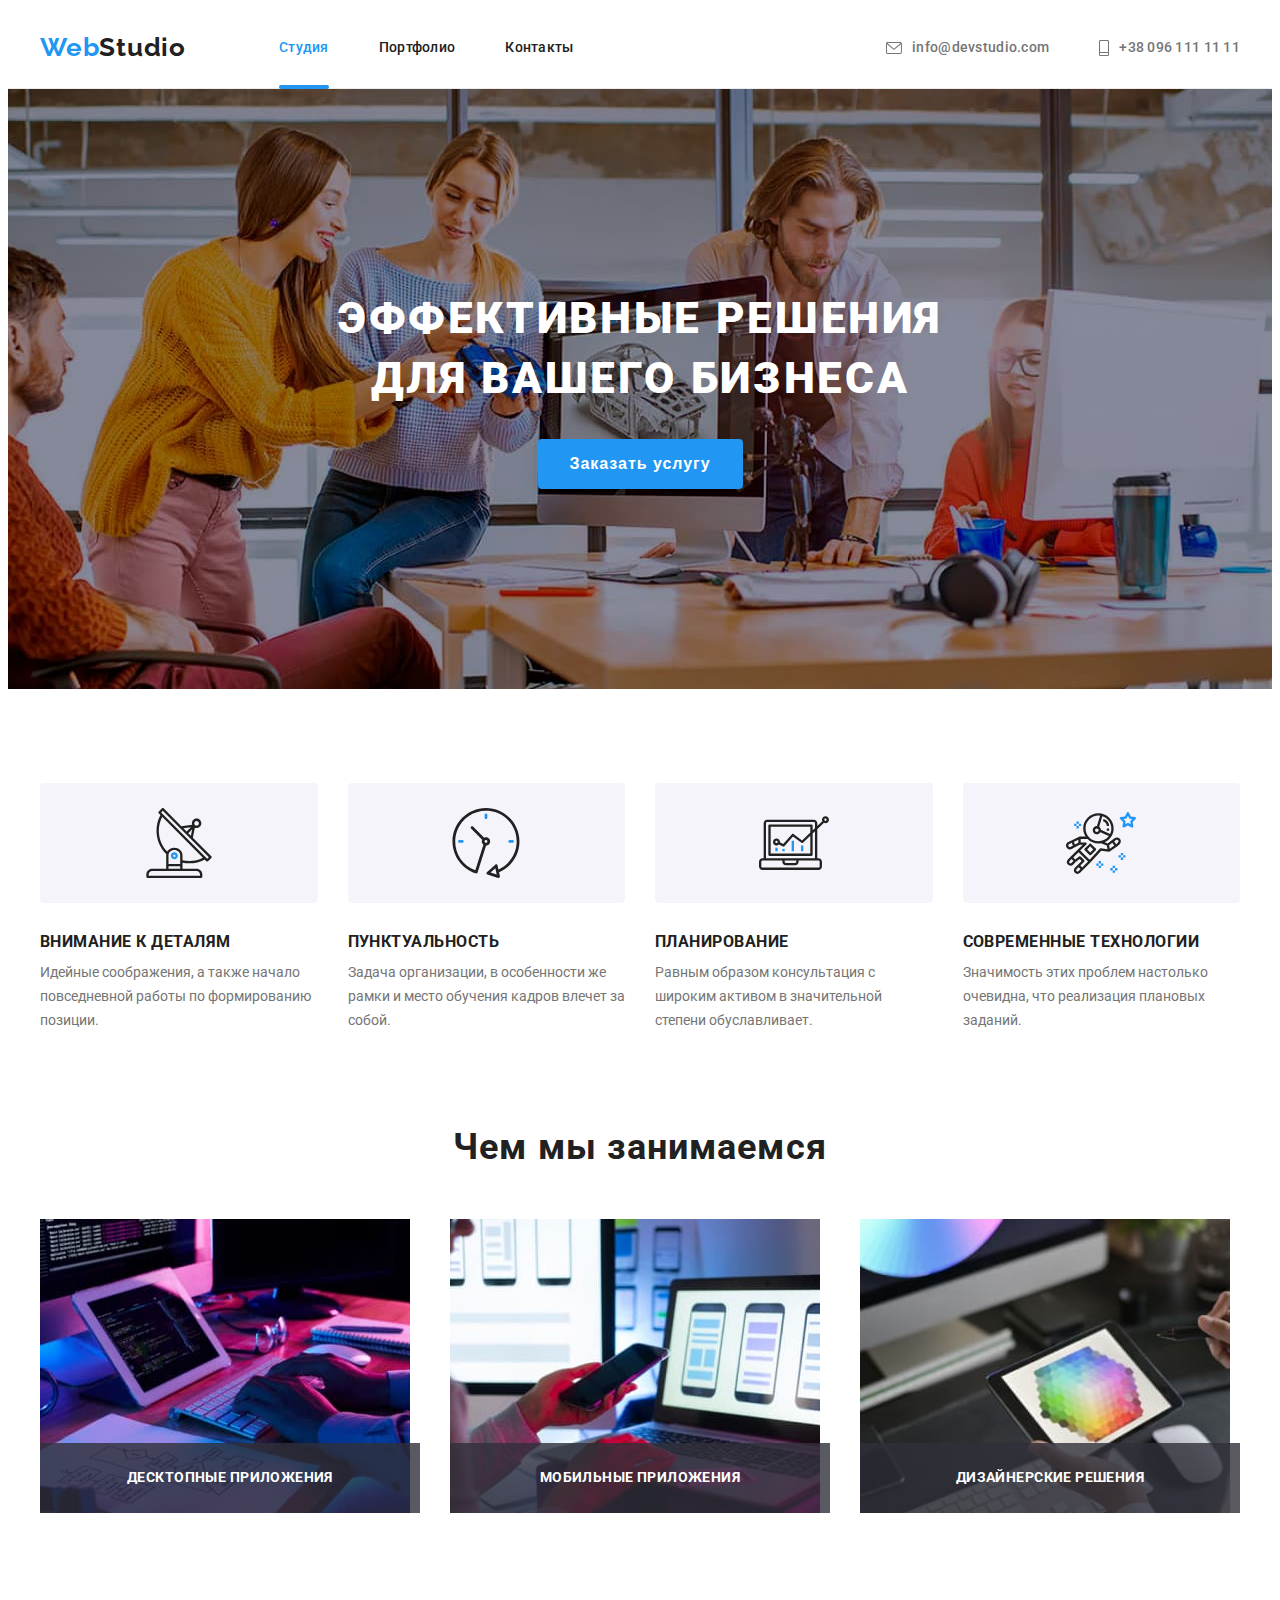
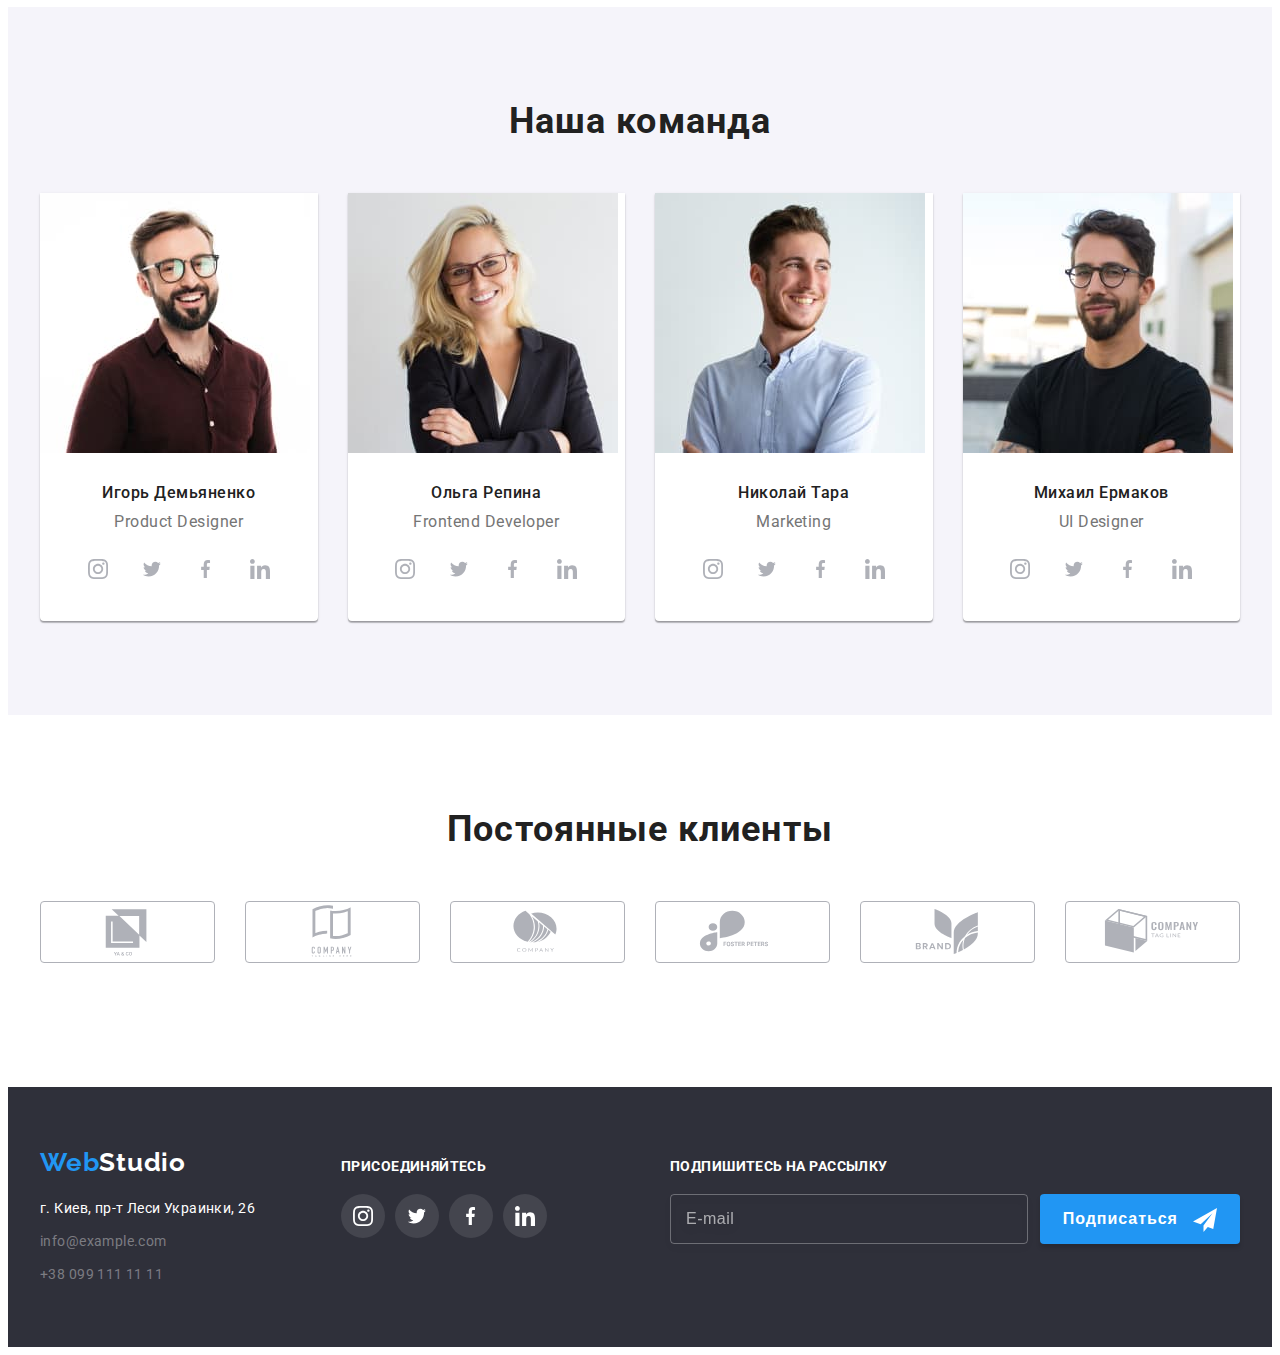
==== commit 152b6a18: "wd" ====
--- a/index.html
+++ b/index.html
@@ -17,18 +17,18 @@
 	</head>
 	<body>
 		<!--Шапка сайта-->
-		<header class="header block">
+		<header class="header">
 			<div class="container header__container">
 				<div class="container__logo">
 					<a class="header__logo logo" href="./index.html">Web<span class="logo__black">Studio</span>
 					</a>
 				</div>
-				<button type="button" class="button__open" >
+				<button type="button" class="button__open js-open-menu" aria-expanded="false" aria-controls="mobile-menu" >
 					<svg class="menu__icon" width="40" height="40">
 						<use href="./images/icons.svg#icon-menu"></use>
 					</svg>
 				</button>
-				<div class="mobile__menu">
+				<div class="mobile__menu js-menu-container" id="mobile-menu">
 				<nav class="nav">
 					<ul class="nav__list">
 						<li class="nav__item">
@@ -75,17 +75,17 @@
 						</li>
 					</ul>
 				</div>
-				<button class="button-close" type="button">
+				<button class="button-close js-close-menu" type="button">
 					<svg class="menu__icon" width="40" height="40">
 						<use href="./images/icons.svg#icon-close"></use>
 					</svg>
 				</button>
 			</div>
 			</div>
-		</header> 
+		</header>
 		<!--Секция блок заказа услуги-->
 		<main>
-				<section class="order block">
+				<section class="order">
 					<div class="container">
 						<h1 class="order__title">
 							Эффективные решения <br />для вашего бизнеса
@@ -94,7 +94,7 @@
 					</div>
 				</section>
 				<!--Секция занятия и планирования-->
-				<section class="section block">
+				<section class="section">
 					<div class="container">
 						<h2 class="visually-hidden">Преимущество</h2>
 					<ul class="advantage">
@@ -149,7 +149,7 @@
 					</ul>
 					</div>
 				</section>
-				<section class="section  section--notpaddingtop block">
+				<section class="section  section--notpaddingtop">
 					<div class="container">
 						<h2 class="section__title">Чем мы занимаемся</h2>
 					<ul class="works">
@@ -196,7 +196,7 @@
 					</div>
 				</section>
 				<!--Секция команды-->
-				<section class=" section section--graybackground block">
+				<section class=" section section--graybackground">
 					<div class="container">
 						<h2 class="section__title">Наша команда</h2>
 					<ul class="command">
@@ -423,7 +423,7 @@
 					</ul>
 					</div>
 				</section>
-				<section class="section block">
+				<section class="section">
 					<div class="container">
 						<h2 class="section__title">Постоянные клиенты</h2>
 						<ul class="clients">
@@ -474,7 +474,7 @@
 				</section>
 		</main>
 		<!--Подвал сайта-->
-		<footer class="footer block">
+		<footer class="footer">
 			<div class="container footer__container">
 				<address class="footer__address">
 					<ul class="">
@@ -597,5 +597,6 @@
 			</div>
 		</div>
 		<script src="./js/modal.js"></script>
+		<script src="./js/mobile-menu.js"></script>
 	</body>
 </html>
--- a/css/main.min.css
+++ b/css/main.min.css
@@ -1 +1 @@
-body{color:var(--main-text-color);font-family:Roboto,sans-serif;font-size:14px;line-height:1.71;background:#fff}:hover,:focus{outline:none}h1,h2,h3,h4,h5,h6,p,ul{margin:0}ul{padding:0;list-style:none}a{text-decoration:none}img{display:block;max-width:100%;height:auto}button{cursor:pointer;padding:0;border:none;color:inherit;background-color:transparent}.block{display:block}section{display:none}header{display:none}footer{display:none}.backdrop{width:100vw;height:100vh;background-color:rgba(0,0,0,.2);position:fixed;top:0;-webkit-transition:opacity 750ms cubic-bezier(0.4, 0, 0.2, 1),visibility 750ms cubic-bezier(0.4, 0, 0.2, 1);transition:opacity 750ms cubic-bezier(0.4, 0, 0.2, 1),visibility 750ms cubic-bezier(0.4, 0, 0.2, 1)}.backdrop.is-hidden .modal{-webkit-transform:scale(0.6) rotate(160deg) translateY(500px);transform:scale(0.6) rotate(160deg) translateY(500px);-webkit-transition:-webkit-transform 750ms cubic-bezier(0.4, 0, 0.2, 1);transition:-webkit-transform 750ms cubic-bezier(0.4, 0, 0.2, 1);transition:transform 750ms cubic-bezier(0.4, 0, 0.2, 1);transition:transform 750ms cubic-bezier(0.4, 0, 0.2, 1), -webkit-transform 750ms cubic-bezier(0.4, 0, 0.2, 1)}.modal{position:absolute;left:50%;top:50%;-webkit-transition:-webkit-transform 750ms cubic-bezier(0.4, 0, 0.2, 1);transition:-webkit-transform 750ms cubic-bezier(0.4, 0, 0.2, 1);transition:transform 750ms cubic-bezier(0.4, 0, 0.2, 1);transition:transform 750ms cubic-bezier(0.4, 0, 0.2, 1), -webkit-transform 750ms cubic-bezier(0.4, 0, 0.2, 1);-webkit-transform:translate(-50%, -50%);transform:translate(-50%, -50%);background:#fff;-webkit-box-shadow:0px 1px 3px rgba(0,0,0,.12),0px 1px 1px rgba(0,0,0,.14),0px 2px 1px rgba(0,0,0,.2);box-shadow:0px 1px 3px rgba(0,0,0,.12),0px 1px 1px rgba(0,0,0,.14),0px 2px 1px rgba(0,0,0,.2);border-radius:4px;padding:40px}@media screen and (min-width: 480px){.modal{width:450px;min-height:609px}}@media screen and (min-width: 1200px){.modal{width:528px;min-height:581px}}.modal__btn{width:30px;height:30px;border:1px solid rgba(0,0,0,.1);background-color:transparent;border-radius:50%;position:absolute;top:8px;right:8px;-webkit-transition:fill 250ms cubic-bezier(0.4, 0, 0.2, 1);transition:fill 250ms cubic-bezier(0.4, 0, 0.2, 1)}.modal__btn:hover,.modal__btn:focus{fill:#2196f3}.is-hidden{visibility:hidden;opacity:0;pointer-events:none}.modal__icon{vertical-align:middle}.backdrop__text{font-weight:700;font-size:20px;line-height:1.15;color:var(--title-text-color);font-family:Roboto;text-align:center;letter-spacing:.03em;margin-bottom:12px}.form__field{margin-bottom:10px}.input-wrap{position:relative}.input__icon{position:absolute;left:15px;top:50%;-webkit-transform:translateY(-50%);transform:translateY(-50%);-webkit-transition:fill 250ms cubic-bezier(0.4, 0, 0.2, 1);transition:fill 250ms cubic-bezier(0.4, 0, 0.2, 1);fill:#212121}.form__input:focus,.comments__input:focus{border-color:#2196f3}.form__label{font-size:12px;line-height:1.17;margin-bottom:4px;display:block;letter-spacing:.01em;color:var(--main-text-color)}.form__input:focus+.input__icon{fill:#2196f3}.form__input{width:100%;height:40px;border:1px solid rgba(33,33,33,.2);border-radius:4px;padding-left:42px;padding-right:15px;outline:none;-webkit-transition:border-color 250ms cubic-bezier(0.4, 0, 0.2, 1);transition:border-color 250ms cubic-bezier(0.4, 0, 0.2, 1)}.comments__input{width:100%;height:120px;display:block;border:1px solid rgba(33,33,33,.2);-webkit-box-sizing:border-box;box-sizing:border-box;border-radius:4px;padding:12px 16px;resize:none;outline:none;font-size:14px;line-height:1.14px;-webkit-transition:border-color 250ms cubic-bezier(0.4, 0, 0.2, 1);transition:border-color 250ms cubic-bezier(0.4, 0, 0.2, 1)}@media screen and (min-width: 1200px){.comments__input{font-size:12px;line-height:1.17}}.comments__input::-webkit-input-placeholder{font-size:14px;line-height:1.14px;letter-spacing:.01em;color:rgba(117,117,117,.5)}.comments__input::-moz-placeholder{font-size:14px;line-height:1.14px;letter-spacing:.01em;color:rgba(117,117,117,.5)}.comments__input:-ms-input-placeholder{font-size:14px;line-height:1.14px;letter-spacing:.01em;color:rgba(117,117,117,.5)}.comments__input::-ms-input-placeholder{font-size:14px;line-height:1.14px;letter-spacing:.01em;color:rgba(117,117,117,.5)}.comments__input::placeholder{font-size:14px;line-height:1.14px;letter-spacing:.01em;color:rgba(117,117,117,.5)}@media screen and (min-width: 1200px){.comments__input::-webkit-input-placeholder{font-size:12px;line-height:1.17}.comments__input::-moz-placeholder{font-size:12px;line-height:1.17}.comments__input:-ms-input-placeholder{font-size:12px;line-height:1.17}.comments__input::-ms-input-placeholder{font-size:12px;line-height:1.17}.comments__input::placeholder{font-size:12px;line-height:1.17}}.form__field-comments{margin-bottom:20px}.form__button{font-weight:700;font-size:16px;line-height:1.88;width:200px;height:50px;font-style:normal;letter-spacing:.06em;color:var(--footer-text-color);background-color:#188ce8;-webkit-box-shadow:0px 4px 4px rgba(0,0,0,.15);box-shadow:0px 4px 4px rgba(0,0,0,.15);border-radius:4px;display:block;margin:0 auto;border:none}.link__policy{color:#2196f3;text-decoration:underline}.check__text{letter-spacing:.03em;color:var(--main-text-color);display:-webkit-box;display:-ms-flexbox;display:flex;-webkit-box-align:center;-ms-flex-align:center;align-items:center;-webkit-box-pack:center;-ms-flex-pack:center;justify-content:center}.check__item{width:16px;height:15px;border-radius:2px;border:2px #212121 solid;margin-right:7px;display:-webkit-box;display:-ms-flexbox;display:flex;-webkit-box-align:center;-ms-flex-align:center;align-items:center;-webkit-box-pack:center;-ms-flex-pack:center;justify-content:center;-webkit-transition:background-color 250ms cubic-bezier(0.4, 0, 0.2, 1),border 250ms cubic-bezier(0.4, 0, 0.2, 1);transition:background-color 250ms cubic-bezier(0.4, 0, 0.2, 1),border 250ms cubic-bezier(0.4, 0, 0.2, 1)}.modal__field{margin-bottom:30px}.check__icon{fill:#fff}.modal__check:checked+.check__text .check__item{background-color:#2196f3;border:none}@media screen and (max-width: 1199px){.modal__text{font-size:12px;line-height:1.17}}.container{padding-left:15px;padding-right:15px;margin:0 auto}@media screen and (min-width: 480px){.container{width:480px}}@media screen and (min-width: 768px){.container{width:768px}}@media screen and (min-width: 1200px){.container{width:1200px}}.section{padding-top:60px;padding-bottom:60px}@media screen and (min-width: 1200px){.section{padding-top:94px;padding-bottom:94px}}.section--notpaddingtop{padding-top:0;display:none}@media screen and (min-width: 1200px){.section--notpaddingtop{display:block}}.section--graybackground{background-color:#f5f4fa}.advantage__item{margin:15px}@media screen and (min-width: 768px){.advantage__item{-ms-flex-preferred-size:calc((100% - 60px) / 2);flex-basis:calc((100% - 60px) / 2)}}@media screen and (min-width: 1200px){.advantage__item{-ms-flex-preferred-size:calc((100% - 120px) / 4);flex-basis:calc((100% - 120px) / 4)}}.advantage{display:-webkit-box;display:-ms-flexbox;display:flex;margin:-15px;-ms-flex-wrap:wrap;flex-wrap:wrap}.advantage__title{font-weight:700;line-height:1.14;letter-spacing:.03em;text-transform:uppercase;color:var(--main-color);margin-bottom:10px}@media screen and (max-width: 767px){.advantage__title{-webkit-box-pack:center;-ms-flex-pack:center;justify-content:center;display:-webkit-box;display:-ms-flexbox;display:flex}}.advantage__container{-webkit-box-pack:center;-ms-flex-pack:center;justify-content:center;height:120px;margin-bottom:30px;background-color:#f5f4fa;border-radius:4px;display:-webkit-box;display:-ms-flexbox;display:flex;-webkit-box-align:center;-ms-flex-align:center;align-items:center}.command__title{font-weight:500;font-size:16px;line-height:1.19;text-align:center;letter-spacing:.03em;color:var(--main-color);margin-bottom:10px}.command__container{padding-top:30px;padding-bottom:30px}@media screen and (min-width: 768px){.command{display:-webkit-box;display:-ms-flexbox;display:flex;-ms-flex-wrap:wrap;flex-wrap:wrap;margin:-15px}}.command__item{background:#fff;-webkit-box-shadow:0px 1px 3px rgba(0,0,0,.12),0px 1px 1px rgba(0,0,0,.14),0px 2px 1px rgba(0,0,0,.2);box-shadow:0px 1px 3px rgba(0,0,0,.12),0px 1px 1px rgba(0,0,0,.14),0px 2px 1px rgba(0,0,0,.2);border-radius:0px 0px 4px 4px}@media screen and (max-width: 767px){.command__item:not(:last-child){margin-bottom:30px}}@media screen and (min-width: 768px){.command__item{margin:15px;-ms-flex-preferred-size:calc((100% - 60px ) / 2);flex-basis:calc((100% - 60px ) / 2)}}@media screen and (min-width: 1200px){.command__item{margin:15px;-ms-flex-preferred-size:calc((100% - 120px ) / 4);flex-basis:calc((100% - 120px ) / 4)}}.command__text{font-size:16px;line-height:1.19;text-align:center;letter-spacing:.03em}.section__title{font-weight:700;font-size:28px;line-height:1.18;text-align:center;letter-spacing:.03em;color:var(--main-color);margin-bottom:30px}@media screen and (min-width: 1200px){.section__title{font-size:36px;line-height:1.16;margin-bottom:50px}}.social{display:-webkit-box;display:-ms-flexbox;display:flex;-webkit-box-pack:center;-ms-flex-pack:center;justify-content:center;margin-top:16px}.social-link{width:44px;height:44px;-webkit-box-align:center;-ms-flex-align:center;align-items:center;background-color:#fff;border-radius:50%;display:-webkit-box;display:-ms-flexbox;display:flex;-webkit-box-pack:center;-ms-flex-pack:center;justify-content:center;-webkit-transition:background-color 250ms cubic-bezier(0.4, 0, 0.2, 1);transition:background-color 250ms cubic-bezier(0.4, 0, 0.2, 1)}.social-link:hover .social-icon,.social-link:focus .social-icon{fill:#fff}.social-link:hover,.social-link:focus{background-color:#2196f3;-webkit-transform:translateY(0);transform:translateY(0)}.social-icon{fill:#afb1b8}.social-item+.social-item{margin-left:10px}.element{display:-webkit-box;display:-ms-flexbox;display:flex;-ms-flex-wrap:wrap;flex-wrap:wrap;margin:-4px;margin-bottom:30px}@media screen and (min-width: 768px){.element{-webkit-box-pack:center;-ms-flex-pack:center;justify-content:center}}@media screen and (min-width: 1200px){.element{margin-bottom:50px}}.element__item{margin:4px}.element__btn{font-weight:500;font-size:16px;line-height:1.63;text-align:center;letter-spacing:.03em;padding:5px 22px;background-color:#f5f4fa;border-radius:4px;border:none;padding:6px 22px;-webkit-transition:background-color 250ms cubic-bezier(0.4, 0, 0.2, 1),color 250ms cubic-bezier(0.4, 0, 0.2, 1),-webkit-box-shadow 250ms cubic-bezier(0.4, 0, 0.2, 1);transition:background-color 250ms cubic-bezier(0.4, 0, 0.2, 1),color 250ms cubic-bezier(0.4, 0, 0.2, 1),-webkit-box-shadow 250ms cubic-bezier(0.4, 0, 0.2, 1);transition:background-color 250ms cubic-bezier(0.4, 0, 0.2, 1),color 250ms cubic-bezier(0.4, 0, 0.2, 1),box-shadow 250ms cubic-bezier(0.4, 0, 0.2, 1);transition:background-color 250ms cubic-bezier(0.4, 0, 0.2, 1),color 250ms cubic-bezier(0.4, 0, 0.2, 1),box-shadow 250ms cubic-bezier(0.4, 0, 0.2, 1),-webkit-box-shadow 250ms cubic-bezier(0.4, 0, 0.2, 1)}.element__btn:focus,.element__btn:hover{color:var(--footer-text-color);background-color:var(--title-color);-webkit-box-shadow:0px 3px 1px rgba(0,0,0,.1),0px 1px 2px rgba(0,0,0,.08),0px 2px 2px rgba(0,0,0,.12);box-shadow:0px 3px 1px rgba(0,0,0,.1),0px 1px 2px rgba(0,0,0,.08),0px 2px 2px rgba(0,0,0,.12)}.network__link{width:44px;height:44px;-webkit-box-align:center;-ms-flex-align:center;align-items:center;background-color:rgba(255,255,255,.1);border-radius:50%;display:-webkit-box;display:-ms-flexbox;display:flex;-webkit-box-pack:center;-ms-flex-pack:center;justify-content:center;-webkit-transition:background-color 250ms cubic-bezier(0.4, 0, 0.2, 1);transition:background-color 250ms cubic-bezier(0.4, 0, 0.2, 1)}.network__link:focus,.network__link:hover{background-color:#2196f3}.network__item+.network__item{margin-left:10px}.network__icon{fill:#fff}.footer__address{letter-spacing:.03em;margin-bottom:60px}@media screen and (min-width: 1200px){.footer__address{width:231px}}.footer__maps{color:var(--footer-text-color);-webkit-transition:color 250ms cubic-bezier(0.4, 0, 0.2, 1);transition:color 250ms cubic-bezier(0.4, 0, 0.2, 1)}.footer__maps:hover,.footer__maps:focus{color:var(--title-color)}.footer__maps{font-family:Roboto,sans-serif;font-style:normal;font-size:14px;line-height:1.71;letter-spacing:.03em}.footer__mt{color:#ffffff60;-webkit-transition:color 250ms cubic-bezier(0.4, 0, 0.2, 1);transition:color 250ms cubic-bezier(0.4, 0, 0.2, 1)}.footer__mt:hover,.footer__mt:focus{color:var(--title-color)}.footer__mt{font-family:Roboto,sans-serif;font-style:normal;font-size:14px;line-height:1.71;letter-spacing:.03em}.logo__white{color:var(--footer-text-color)}.footer__item:not(:last-child){margin-bottom:8px}@media screen and (min-width: 1200px){.footer__item:not(:last-child){margin-bottom:9px}}.network__list{display:-webkit-box;display:-ms-flexbox;display:flex;-webkit-box-pack:center;-ms-flex-pack:center;justify-content:center}.footer{background-color:#2f303a;padding:60px 0}@media screen and (max-width: 1199px){.footer{text-align:center}}.fooder__logo{display:block;margin-bottom:20px}.footer__text{font-weight:700;line-height:1.14;letter-spacing:.03em;text-transform:uppercase;color:#fff;margin-bottom:20px}@media screen and (min-width: 768px)and (max-width: 1199px){.footer__container{display:-webkit-box;display:-ms-flexbox;display:flex;-webkit-box-align:baseline;-ms-flex-align:baseline;align-items:baseline;-ms-flex-wrap:wrap;flex-wrap:wrap;-ms-flex-pack:distribute;justify-content:space-around}}@media screen and (min-width: 1200px){.footer__container{display:-webkit-box;display:-ms-flexbox;display:flex;-webkit-box-align:baseline;-ms-flex-align:baseline;align-items:baseline}}.network{margin-bottom:60px}@media screen and (min-width: 1200px){.network{margin-left:70px}}.mailing__input{width:450px;height:50px;border:1px solid rgba(255,255,255,.3);-webkit-box-sizing:border-box;box-sizing:border-box;-webkit-filter:drop-shadow(0px 4px 4px rgba(0, 0, 0, 0.15));filter:drop-shadow(0px 4px 4px rgba(0, 0, 0, 0.15));border-radius:4px;padding-left:15px;background-color:transparent;outline:none;font-size:16px;line-height:1.25;letter-spacing:.03em;color:var(--footer-text-color)}.mailing__input::-webkit-input-placeholder{font-size:16px;line-height:1.25;letter-spacing:.03em;color:rgba(255,255,255,.6)}.mailing__input::-moz-placeholder{font-size:16px;line-height:1.25;letter-spacing:.03em;color:rgba(255,255,255,.6)}.mailing__input:-ms-input-placeholder{font-size:16px;line-height:1.25;letter-spacing:.03em;color:rgba(255,255,255,.6)}.mailing__input::-ms-input-placeholder{font-size:16px;line-height:1.25;letter-spacing:.03em;color:rgba(255,255,255,.6)}.mailing__input::placeholder{font-size:16px;line-height:1.25;letter-spacing:.03em;color:rgba(255,255,255,.6)}@media screen and (min-width: 1200px){.mailing__input{width:358px}}@media screen and (max-width: 479px){.mailing__input{width:300px}}@media screen and (min-width: 1200px){.mailing{margin-left:auto}}@media screen and (min-width: 1200px){.mailing__form{display:-webkit-box;display:-ms-flexbox;display:flex}}.mailing__button{width:200px;height:50px;background:var(--title-color);-webkit-box-shadow:0px 4px 4px rgba(0,0,0,.15);box-shadow:0px 4px 4px rgba(0,0,0,.15);border-radius:4px;font-style:normal;font-weight:700;font-size:16px;line-height:1.88;letter-spacing:.06em;color:var(--footer-text-color);cursor:pointer;border:none}.mailing__icon{vertical-align:middle;margin-left:10px;fill:var(--footer-text-color)}.mailing__container{margin-bottom:20px}@media screen and (min-width: 1200px){.mailing__container{margin-right:12px}}@media screen and (min-width: 768px){.gallery{display:-webkit-box;display:-ms-flexbox;display:flex;-ms-flex-wrap:wrap;flex-wrap:wrap;margin:-15px}}.gallery__img{position:relative;overflow:hidden}.gallery__wrap-text{position:absolute;-webkit-transform:translateY(100%);transform:translateY(100%);-webkit-transition:-webkit-transform 250ms cubic-bezier(0.4, 0, 0.2, 1);transition:-webkit-transform 250ms cubic-bezier(0.4, 0, 0.2, 1);transition:transform 250ms cubic-bezier(0.4, 0, 0.2, 1);transition:transform 250ms cubic-bezier(0.4, 0, 0.2, 1), -webkit-transform 250ms cubic-bezier(0.4, 0, 0.2, 1);overflow:auto;left:0;top:0;padding:63px 24px;width:100%;height:100%;font-size:18px;line-height:1.55;letter-spacing:.03em;color:var(--footer-text-color);background-color:rgba(33,150,243,.9)}.gallery__title{font-weight:700;font-size:18px;line-height:2;letter-spacing:.06em;color:var(--main-color);margin-bottom:4px}.gallery__text{font-size:16px;line-height:1.9;letter-spacing:.03em;color:var(--main-text-color)}.gallery__link{display:block;-webkit-transition:-webkit-box-shadow 250ms cubic-bezier(0.4, 0, 0.2, 1);transition:-webkit-box-shadow 250ms cubic-bezier(0.4, 0, 0.2, 1);transition:box-shadow 250ms cubic-bezier(0.4, 0, 0.2, 1);transition:box-shadow 250ms cubic-bezier(0.4, 0, 0.2, 1), -webkit-box-shadow 250ms cubic-bezier(0.4, 0, 0.2, 1)}@media screen and (min-width: 768px){.gallery__link{display:-webkit-box;display:-ms-flexbox;display:flex;-webkit-box-orient:vertical;-webkit-box-direction:normal;-ms-flex-direction:column;flex-direction:column;height:100%}}.gallery__link:hover,.gallery__link:focus{-webkit-box-shadow:0px 1px 1px rgba(0,0,0,.12),0px 4px 4px rgba(0,0,0,.06),1px 4px 6px rgba(0,0,0,.16);box-shadow:0px 1px 1px rgba(0,0,0,.12),0px 4px 4px rgba(0,0,0,.06),1px 4px 6px rgba(0,0,0,.16)}.gallery__link:focus .gallery__wrap-text,.gallery__link:hover .gallery__wrap-text{-webkit-transform:translateY(0%);transform:translateY(0%)}.gallery__item{background:var(--footer-text-color)}@media screen and (max-width: 767px){.gallery__item:not(:last-child){margin-bottom:30px}}@media screen and (min-width: 768px){.gallery__item{margin:15px;-ms-flex-preferred-size:calc((100% - 60px ) / 2);flex-basis:calc((100% - 60px ) / 2)}}@media screen and (min-width: 1200px){.gallery__item{margin:15px;-ms-flex-preferred-size:calc((100% - 90px ) / 3);flex-basis:calc((100% - 90px ) / 3)}}.gallery__container{padding:20px 24px;border:1px solid #eee;border-top:0}@media screen and (min-width: 768px){.gallery__container{-webkit-box-flex:1;-ms-flex-positive:1;flex-grow:1}}.clients__icon{fill:#afb1b8;-webkit-transition:fill 250ms cubic-bezier(0.4, 0, 0.2, 1);transition:fill 250ms cubic-bezier(0.4, 0, 0.2, 1)}.clients{display:-webkit-box;display:-ms-flexbox;display:flex;-ms-flex-wrap:wrap;flex-wrap:wrap;margin:-15px}.clients__item{height:92px;margin:15px;-ms-flex-preferred-size:calc((100% - 60px) / 2);flex-basis:calc((100% - 60px) / 2)}@media screen and (min-width: 768px){.clients__item{-ms-flex-preferred-size:calc((100% - 90px) / 3);flex-basis:calc((100% - 90px) / 3)}}@media screen and (min-width: 1200px){.clients__item{-ms-flex-preferred-size:calc((100% - 180px) / 6);flex-basis:calc((100% - 180px) / 6)}}.clients__link{display:-webkit-box;display:-ms-flexbox;display:flex;-webkit-box-pack:center;-ms-flex-pack:center;justify-content:center;-webkit-box-align:center;-ms-flex-align:center;align-items:center;border:1px solid #afb1b8;border-radius:4px;-webkit-transition:border-color 250ms cubic-bezier(0.4, 0, 0.2, 1),fill 250ms cubic-bezier(0.4, 0, 0.2, 1);transition:border-color 250ms cubic-bezier(0.4, 0, 0.2, 1),fill 250ms cubic-bezier(0.4, 0, 0.2, 1)}.clients__link:hover .clients__icon,.clients__link:focus .clients__icon{fill:#2196f3}.clients__link:focus,.clients__link:hover{border-color:#2196f3}@media screen and (min-width: 768px){.nav__list{display:-webkit-box;display:-ms-flexbox;display:flex}}@media screen and (min-width: 768px){.header__logo{padding:24px 0 25px 0;margin-right:88px}}@media screen and (min-width: 1200px){.header__logo{margin-right:93px}}.header{height:60px;border-bottom:1px solid #ececec}@media screen and (min-width: 768px){.header{height:80px}}.header__container{display:-webkit-box;display:-ms-flexbox;display:flex;-webkit-box-align:center;-ms-flex-align:center;align-items:center}@media screen and (max-width: 767px){.header__container{display:-webkit-box;display:-ms-flexbox;display:flex;-webkit-box-pack:justify;-ms-flex-pack:justify;justify-content:space-between;position:relative;justify-content:space-between}}@media screen and (min-width: 768px){.icon-envelope{width:14px;height:10px}}@media screen and (min-width: 1200px){.icon-envelope{width:16px;height:12px}}@media screen and (min-width: 768px){.icon-smartphone{width:10px;height:14px}}@media screen and (min-width: 1200px){.icon-smartphone{height:16px}}.contaks__icon{display:none}@media screen and (min-width: 768px){.contaks__icon{margin-right:8px;fill:currentColor;display:block}}@media screen and (min-width: 1200px){.contaks__icon{margin-right:10px}}@media screen and (max-width: 767px){.contaks{margin-bottom:64px}}@media screen and (min-width: 1200px){.contaks{display:-webkit-box;display:-ms-flexbox;display:flex;-webkit-box-align:center;-ms-flex-align:center;align-items:center}}@media screen and (max-width: 767px){.contaks__item:not(:last-child){margin-bottom:32px}}@media screen and (min-width: 768px)and (max-width: 1199px){.contaks__item:not(:last-child){margin-bottom:10px}}@media screen and (min-width: 1200px){.contaks__item:not(:last-child){margin-right:50px}}@media screen and (max-width: 767px){.nav__item:not(:last-child){margin-bottom:32px}}@media screen and (min-width: 768px){.nav__item:not(:last-child){margin-right:50px}}.logo{color:var(--title-color);font-family:Raleway,sans-serif;font-style:normal;font-weight:700;font-size:26px;line-height:1.19;letter-spacing:.03em}@media screen and (min-width: 768px){.button__open{display:none}}.logo__black{color:var(--title-text-color)}.nav__link{font-size:40px;line-height:1.18;color:var(--title-text-color)}@media screen and (min-width: 768px){.nav__link{font-size:14px;line-height:1.14;padding:32px 0}}.contaks__link{font-size:34px;line-height:1.18;color:var(--main-text-color)}@media screen and (min-width: 768px){.contaks__link{font-size:12px;line-height:1.17}}@media screen and (min-width: 1200px){.contaks__link{font-size:14px;line-height:1.14;padding:32px 0}}.mobile__link{color:#2196f3}.mobile__item{list-style:none;font-weight:500;font-size:18px;line-height:1.22;letter-spacing:.02em}.mobile__item:not(:last-child){margin-right:20px}.nav__link,.contaks__link{font-weight:500;letter-spacing:.02em;-webkit-box-align:center;-ms-flex-align:center;align-items:center;display:-webkit-box;display:-ms-flexbox;display:flex;-webkit-transition:color 250ms cubic-bezier(0.4, 0, 0.2, 1);transition:color 250ms cubic-bezier(0.4, 0, 0.2, 1)}.nav__link:hover,.nav__link:focus,.contaks__link:hover,.contaks__link:focus{color:var(--title-color)}.nav__link--current{color:var(--title-color)}@media screen and (min-width: 768px){.nav__link--current{position:relative}.nav__link--current::after{position:absolute;bottom:-1px;left:0;content:"";width:100%;height:4px;background-color:var(--title-color);border-radius:2px}}.mobile__menu{display:-webkit-box;display:-ms-flexbox;display:flex}@media screen and (max-width: 767px){.mobile__menu{position:fixed;top:0;left:0;-webkit-box-orient:vertical;-webkit-box-direction:normal;-ms-flex-direction:column;flex-direction:column;-webkit-box-pack:justify;-ms-flex-pack:justify;justify-content:space-between;width:100%;height:100%;padding:48px 40px;background-color:#fff;-webkit-transform:translateX(100%);transform:translateX(100%);-webkit-transition:-webkit-transform 250ms cubic-bezier(0.4, 0, 0.2, 1);transition:-webkit-transform 250ms cubic-bezier(0.4, 0, 0.2, 1);transition:transform 250ms cubic-bezier(0.4, 0, 0.2, 1);transition:transform 250ms cubic-bezier(0.4, 0, 0.2, 1), -webkit-transform 250ms cubic-bezier(0.4, 0, 0.2, 1)}}@media screen and (min-width: 768px){.mobile__menu{-webkit-box-align:center;-ms-flex-align:center;align-items:center;width:100%;-webkit-box-pack:justify;-ms-flex-pack:justify;justify-content:space-between}}.mobile__menu.is-open{-webkit-transform:translateX(0);transform:translateX(0)}@media screen and (max-width: 767px){.mobile{display:-webkit-box;display:-ms-flexbox;display:flex}}@media screen and (min-width: 768px){.mobile{display:none}}.button-close{position:absolute;top:10px;right:15px}@media screen and (min-width: 768px){.button-close{display:none}}.menu__icon{fill:#212121}.menu__icon:hover,.menu__icon:focus{fill:#2196f3}.aaaaa{display:-webkit-box;display:-ms-flexbox;display:flex;-webkit-box-align:center;-ms-flex-align:center;align-items:center}.order{background-color:#2f303a;text-align:center;padding:118px 0;max-width:1600px;margin-left:auto;margin-right:auto;background-image:-webkit-gradient(linear, left top, left bottom, from(rgba(47, 48, 58, 0.4)), to(rgba(47, 48, 58, 0.4))),url("../images/headermob.jpg");background-image:linear-gradient(rgba(47, 48, 58, 0.4), rgba(47, 48, 58, 0.4)),url("../images/headermob.jpg");background-repeat:no-repeat;background-size:cover;background-position:center}@media(min-device-pixel-ratio: 2),(-webkit-min-device-pixel-ratio: 2),(min-resolution: 192dpi),(min-resolution: 2dppx){.order{background-image:url("../images/headermob@2x.jpg")}}@media screen and (min-width: 1200px){.order{padding:200px 0}}@media screen and (min-width: 768px){.order{background-image:url("../images/headertab.jpg")}}@media screen and (min-width: 768px)and (min-device-pixel-ratio: 2),screen and (min-width: 768px)and (-webkit-min-device-pixel-ratio: 2),screen and (min-width: 768px)and (min-resolution: 192dpi),screen and (min-width: 768px)and (min-resolution: 2dppx){.order{background-image:url("../images/headertab@2x.jpg")}}@media screen and (min-width: 1200px){.order{background-image:url("../images/header.jpg")}}@media screen and (min-width: 1200px)and (min-device-pixel-ratio: 2),screen and (min-width: 1200px)and (-webkit-min-device-pixel-ratio: 2),screen and (min-width: 1200px)and (min-resolution: 192dpi),screen and (min-width: 1200px)and (min-resolution: 2dppx){.order{background-image:url("../images/header@2x.jpg")}}.order__title{font-weight:900;font-size:26px;line-height:1.62;letter-spacing:.06em;text-transform:uppercase;color:var(--footer-text-color);margin-bottom:30px}@media screen and (min-width: 1200px){.order__title{font-size:44px;line-height:1.36}}.order__btn{font-weight:700;font-size:16px;line-height:1.88;letter-spacing:.06em;color:var(--footer-text-color);background-color:var(--title-color);-webkit-box-shadow:0px 4px 4px rgba(0,0,0,.15);box-shadow:0px 4px 4px rgba(0,0,0,.15);border-radius:4px;cursor:pointer;border:none;padding:10px 32px}.works{display:-webkit-box;display:-ms-flexbox;display:flex;-ms-flex-wrap:wrap;flex-wrap:wrap;margin:-15px}.works__text{position:absolute;left:0;bottom:0;display:-webkit-box;display:-ms-flexbox;display:flex;-webkit-box-align:center;-ms-flex-align:center;align-items:center;-webkit-box-pack:center;-ms-flex-pack:center;justify-content:center;height:70px;width:100%;font-weight:700;line-height:1.14;letter-spacing:.03em;text-transform:uppercase;color:var(--footer-text-color);background-color:rgba(47,48,58,.8)}.works__container{position:relative}.works__item{margin:15px;-ms-flex-preferred-size:calc((100% - 90px) / 3);flex-basis:calc((100% - 90px) / 3)}.visually-hidden{position:absolute;width:1px;height:1px;margin:-1px;padding:0;overflow:hidden;border:0;clip:rect(0 0 0 0)}:root{--main-text-color: #757575;--title-text-color: #212121;--main-color: #212121;--footer-text-color: #ffffff;--title-color: #2196f3}/*# sourceMappingURL=main.min.css.map */+body{color:var(--main-text-color);font-family:Roboto,sans-serif;font-size:14px;line-height:1.71;background:#fff}body.modal-open{overflow:hidden}:hover,:focus{outline:none}h1,h2,h3,h4,h5,h6,p,ul{margin:0}ul{padding:0;list-style:none}a{text-decoration:none}img{display:block;max-width:100%;height:auto}button{cursor:pointer;padding:0;border:none;color:inherit;background-color:transparent}.backdrop{width:100vw;height:100vh;background-color:rgba(0,0,0,.2);position:fixed;top:0;-webkit-transition:opacity 750ms cubic-bezier(0.4, 0, 0.2, 1),visibility 750ms cubic-bezier(0.4, 0, 0.2, 1);transition:opacity 750ms cubic-bezier(0.4, 0, 0.2, 1),visibility 750ms cubic-bezier(0.4, 0, 0.2, 1)}.backdrop.is-hidden .modal{-webkit-transform:scale(0.6) rotate(160deg) translateY(500px);transform:scale(0.6) rotate(160deg) translateY(500px);-webkit-transition:-webkit-transform 750ms cubic-bezier(0.4, 0, 0.2, 1);transition:-webkit-transform 750ms cubic-bezier(0.4, 0, 0.2, 1);transition:transform 750ms cubic-bezier(0.4, 0, 0.2, 1);transition:transform 750ms cubic-bezier(0.4, 0, 0.2, 1), -webkit-transform 750ms cubic-bezier(0.4, 0, 0.2, 1)}.modal{position:absolute;left:50%;top:50%;-webkit-transition:-webkit-transform 750ms cubic-bezier(0.4, 0, 0.2, 1);transition:-webkit-transform 750ms cubic-bezier(0.4, 0, 0.2, 1);transition:transform 750ms cubic-bezier(0.4, 0, 0.2, 1);transition:transform 750ms cubic-bezier(0.4, 0, 0.2, 1), -webkit-transform 750ms cubic-bezier(0.4, 0, 0.2, 1);-webkit-transform:translate(-50%, -50%);transform:translate(-50%, -50%);background:#fff;-webkit-box-shadow:0px 1px 3px rgba(0,0,0,.12),0px 1px 1px rgba(0,0,0,.14),0px 2px 1px rgba(0,0,0,.2);box-shadow:0px 1px 3px rgba(0,0,0,.12),0px 1px 1px rgba(0,0,0,.14),0px 2px 1px rgba(0,0,0,.2);border-radius:4px;padding:40px}@media screen and (min-width: 480px){.modal{width:450px;min-height:609px}}@media screen and (min-width: 1200px){.modal{width:528px;min-height:581px}}.modal__btn{width:30px;height:30px;border:1px solid rgba(0,0,0,.1);background-color:transparent;border-radius:50%;position:absolute;top:8px;right:8px;-webkit-transition:fill 250ms cubic-bezier(0.4, 0, 0.2, 1);transition:fill 250ms cubic-bezier(0.4, 0, 0.2, 1)}.modal__btn:hover,.modal__btn:focus{fill:#2196f3}.is-hidden{visibility:hidden;opacity:0;pointer-events:none}.modal__icon{vertical-align:middle}.backdrop__text{font-weight:700;font-size:20px;line-height:1.15;color:var(--title-text-color);font-family:Roboto;text-align:center;letter-spacing:.03em;margin-bottom:12px}.form__field{margin-bottom:10px}.input-wrap{position:relative}.input__icon{position:absolute;left:15px;top:50%;-webkit-transform:translateY(-50%);transform:translateY(-50%);-webkit-transition:fill 250ms cubic-bezier(0.4, 0, 0.2, 1);transition:fill 250ms cubic-bezier(0.4, 0, 0.2, 1);fill:#212121}.form__input:focus,.comments__input:focus{border-color:#2196f3}.form__label{font-size:12px;line-height:1.17;margin-bottom:4px;display:block;letter-spacing:.01em;color:var(--main-text-color)}.form__input:focus+.input__icon{fill:#2196f3}.form__input{width:100%;height:40px;border:1px solid rgba(33,33,33,.2);border-radius:4px;padding-left:42px;padding-right:15px;outline:none;-webkit-transition:border-color 250ms cubic-bezier(0.4, 0, 0.2, 1);transition:border-color 250ms cubic-bezier(0.4, 0, 0.2, 1)}.comments__input{width:100%;height:120px;display:block;border:1px solid rgba(33,33,33,.2);-webkit-box-sizing:border-box;box-sizing:border-box;border-radius:4px;padding:12px 16px;resize:none;outline:none;font-size:14px;line-height:1.14px;-webkit-transition:border-color 250ms cubic-bezier(0.4, 0, 0.2, 1);transition:border-color 250ms cubic-bezier(0.4, 0, 0.2, 1)}@media screen and (min-width: 1200px){.comments__input{font-size:12px;line-height:1.17}}.comments__input::-webkit-input-placeholder{font-size:14px;line-height:1.14px;letter-spacing:.01em;color:rgba(117,117,117,.5)}.comments__input::-moz-placeholder{font-size:14px;line-height:1.14px;letter-spacing:.01em;color:rgba(117,117,117,.5)}.comments__input:-ms-input-placeholder{font-size:14px;line-height:1.14px;letter-spacing:.01em;color:rgba(117,117,117,.5)}.comments__input::-ms-input-placeholder{font-size:14px;line-height:1.14px;letter-spacing:.01em;color:rgba(117,117,117,.5)}.comments__input::placeholder{font-size:14px;line-height:1.14px;letter-spacing:.01em;color:rgba(117,117,117,.5)}@media screen and (min-width: 1200px){.comments__input::-webkit-input-placeholder{font-size:12px;line-height:1.17}.comments__input::-moz-placeholder{font-size:12px;line-height:1.17}.comments__input:-ms-input-placeholder{font-size:12px;line-height:1.17}.comments__input::-ms-input-placeholder{font-size:12px;line-height:1.17}.comments__input::placeholder{font-size:12px;line-height:1.17}}.form__field-comments{margin-bottom:20px}.form__button{font-weight:700;font-size:16px;line-height:1.88;width:200px;height:50px;font-style:normal;letter-spacing:.06em;color:var(--footer-text-color);background-color:#188ce8;-webkit-box-shadow:0px 4px 4px rgba(0,0,0,.15);box-shadow:0px 4px 4px rgba(0,0,0,.15);border-radius:4px;display:block;margin:0 auto;border:none}.link__policy{color:#2196f3;text-decoration:underline}.check__text{letter-spacing:.03em;color:var(--main-text-color);display:-webkit-box;display:-ms-flexbox;display:flex;-webkit-box-align:center;-ms-flex-align:center;align-items:center;-webkit-box-pack:center;-ms-flex-pack:center;justify-content:center}.check__item{width:16px;height:15px;border-radius:2px;border:2px #212121 solid;margin-right:7px;display:-webkit-box;display:-ms-flexbox;display:flex;-webkit-box-align:center;-ms-flex-align:center;align-items:center;-webkit-box-pack:center;-ms-flex-pack:center;justify-content:center;-webkit-transition:background-color 250ms cubic-bezier(0.4, 0, 0.2, 1),border 250ms cubic-bezier(0.4, 0, 0.2, 1);transition:background-color 250ms cubic-bezier(0.4, 0, 0.2, 1),border 250ms cubic-bezier(0.4, 0, 0.2, 1)}.modal__field{margin-bottom:30px}.check__icon{fill:#fff}.modal__check:checked+.check__text .check__item{background-color:#2196f3;border:none}@media screen and (max-width: 1199px){.modal__text{font-size:12px;line-height:1.17}}.container{padding-left:15px;padding-right:15px;margin:0 auto}@media screen and (min-width: 480px){.container{width:480px}}@media screen and (min-width: 768px){.container{width:768px}}@media screen and (min-width: 1200px){.container{width:1200px}}.section{padding-top:60px;padding-bottom:60px}@media screen and (min-width: 1200px){.section{padding-top:94px;padding-bottom:94px}}.section--notpaddingtop{padding-top:0;display:none}@media screen and (min-width: 1200px){.section--notpaddingtop{display:block}}.section--graybackground{background-color:#f5f4fa}.advantage__item{margin:15px}@media screen and (min-width: 768px){.advantage__item{-ms-flex-preferred-size:calc((100% - 60px) / 2);flex-basis:calc((100% - 60px) / 2)}}@media screen and (min-width: 1200px){.advantage__item{-ms-flex-preferred-size:calc((100% - 120px) / 4);flex-basis:calc((100% - 120px) / 4)}}.advantage{display:-webkit-box;display:-ms-flexbox;display:flex;margin:-15px;-ms-flex-wrap:wrap;flex-wrap:wrap}.advantage__title{font-weight:700;line-height:1.14;letter-spacing:.03em;text-transform:uppercase;color:var(--main-color);margin-bottom:10px}@media screen and (max-width: 767px){.advantage__title{-webkit-box-pack:center;-ms-flex-pack:center;justify-content:center;display:-webkit-box;display:-ms-flexbox;display:flex}}.advantage__container{-webkit-box-pack:center;-ms-flex-pack:center;justify-content:center;height:120px;margin-bottom:30px;background-color:#f5f4fa;border-radius:4px;display:-webkit-box;display:-ms-flexbox;display:flex;-webkit-box-align:center;-ms-flex-align:center;align-items:center}.command__title{font-weight:500;font-size:16px;line-height:1.19;text-align:center;letter-spacing:.03em;color:var(--main-color);margin-bottom:10px}.command__container{padding-top:30px;padding-bottom:30px}@media screen and (min-width: 768px){.command{display:-webkit-box;display:-ms-flexbox;display:flex;-ms-flex-wrap:wrap;flex-wrap:wrap;margin:-15px}}.command__item{background:#fff;-webkit-box-shadow:0px 1px 3px rgba(0,0,0,.12),0px 1px 1px rgba(0,0,0,.14),0px 2px 1px rgba(0,0,0,.2);box-shadow:0px 1px 3px rgba(0,0,0,.12),0px 1px 1px rgba(0,0,0,.14),0px 2px 1px rgba(0,0,0,.2);border-radius:0px 0px 4px 4px}@media screen and (max-width: 767px){.command__item:not(:last-child){margin-bottom:30px}}@media screen and (min-width: 768px){.command__item{margin:15px;-ms-flex-preferred-size:calc((100% - 60px ) / 2);flex-basis:calc((100% - 60px ) / 2)}}@media screen and (min-width: 1200px){.command__item{margin:15px;-ms-flex-preferred-size:calc((100% - 120px ) / 4);flex-basis:calc((100% - 120px ) / 4)}}.command__text{font-size:16px;line-height:1.19;text-align:center;letter-spacing:.03em}.section__title{font-weight:700;font-size:28px;line-height:1.18;text-align:center;letter-spacing:.03em;color:var(--main-color);margin-bottom:30px}@media screen and (min-width: 1200px){.section__title{font-size:36px;line-height:1.16;margin-bottom:50px}}.social{display:-webkit-box;display:-ms-flexbox;display:flex;-webkit-box-pack:center;-ms-flex-pack:center;justify-content:center;margin-top:16px}.social-link{width:44px;height:44px;-webkit-box-align:center;-ms-flex-align:center;align-items:center;background-color:#fff;border-radius:50%;display:-webkit-box;display:-ms-flexbox;display:flex;-webkit-box-pack:center;-ms-flex-pack:center;justify-content:center;-webkit-transition:background-color 250ms cubic-bezier(0.4, 0, 0.2, 1);transition:background-color 250ms cubic-bezier(0.4, 0, 0.2, 1)}.social-link:hover .social-icon,.social-link:focus .social-icon{fill:#fff}.social-link:hover,.social-link:focus{background-color:#2196f3;-webkit-transform:translateY(0);transform:translateY(0)}.social-icon{fill:#afb1b8}.social-item+.social-item{margin-left:10px}.element{display:-webkit-box;display:-ms-flexbox;display:flex;-ms-flex-wrap:wrap;flex-wrap:wrap;margin:-4px;margin-bottom:30px}@media screen and (min-width: 768px){.element{-webkit-box-pack:center;-ms-flex-pack:center;justify-content:center}}@media screen and (min-width: 1200px){.element{margin-bottom:50px}}.element__item{margin:4px}.element__btn{font-weight:500;font-size:16px;line-height:1.63;text-align:center;letter-spacing:.03em;padding:5px 22px;background-color:#f5f4fa;border-radius:4px;border:none;padding:6px 22px;-webkit-transition:background-color 250ms cubic-bezier(0.4, 0, 0.2, 1),color 250ms cubic-bezier(0.4, 0, 0.2, 1),-webkit-box-shadow 250ms cubic-bezier(0.4, 0, 0.2, 1);transition:background-color 250ms cubic-bezier(0.4, 0, 0.2, 1),color 250ms cubic-bezier(0.4, 0, 0.2, 1),-webkit-box-shadow 250ms cubic-bezier(0.4, 0, 0.2, 1);transition:background-color 250ms cubic-bezier(0.4, 0, 0.2, 1),color 250ms cubic-bezier(0.4, 0, 0.2, 1),box-shadow 250ms cubic-bezier(0.4, 0, 0.2, 1);transition:background-color 250ms cubic-bezier(0.4, 0, 0.2, 1),color 250ms cubic-bezier(0.4, 0, 0.2, 1),box-shadow 250ms cubic-bezier(0.4, 0, 0.2, 1),-webkit-box-shadow 250ms cubic-bezier(0.4, 0, 0.2, 1)}.element__btn:focus,.element__btn:hover{color:var(--footer-text-color);background-color:var(--title-color);-webkit-box-shadow:0px 3px 1px rgba(0,0,0,.1),0px 1px 2px rgba(0,0,0,.08),0px 2px 2px rgba(0,0,0,.12);box-shadow:0px 3px 1px rgba(0,0,0,.1),0px 1px 2px rgba(0,0,0,.08),0px 2px 2px rgba(0,0,0,.12)}.network__link{width:44px;height:44px;-webkit-box-align:center;-ms-flex-align:center;align-items:center;background-color:rgba(255,255,255,.1);border-radius:50%;display:-webkit-box;display:-ms-flexbox;display:flex;-webkit-box-pack:center;-ms-flex-pack:center;justify-content:center;-webkit-transition:background-color 250ms cubic-bezier(0.4, 0, 0.2, 1);transition:background-color 250ms cubic-bezier(0.4, 0, 0.2, 1)}.network__link:focus,.network__link:hover{background-color:#2196f3}.network__item+.network__item{margin-left:10px}.network__icon{fill:#fff}.footer__address{letter-spacing:.03em}@media screen and (max-width: 1199px){.footer__address{margin-bottom:60px}}@media screen and (min-width: 1200px){.footer__address{width:231px}}.footer__maps{color:var(--footer-text-color);-webkit-transition:color 250ms cubic-bezier(0.4, 0, 0.2, 1);transition:color 250ms cubic-bezier(0.4, 0, 0.2, 1)}.footer__maps:hover,.footer__maps:focus{color:var(--title-color)}.footer__maps{font-family:Roboto,sans-serif;font-style:normal;font-size:14px;line-height:1.71;letter-spacing:.03em}.footer__mt{color:#ffffff60;-webkit-transition:color 250ms cubic-bezier(0.4, 0, 0.2, 1);transition:color 250ms cubic-bezier(0.4, 0, 0.2, 1)}.footer__mt:hover,.footer__mt:focus{color:var(--title-color)}.footer__mt{font-family:Roboto,sans-serif;font-style:normal;font-size:14px;line-height:1.71;letter-spacing:.03em}.logo__white{color:var(--footer-text-color)}.footer__item:not(:last-child){margin-bottom:8px}@media screen and (min-width: 1200px){.footer__item:not(:last-child){margin-bottom:9px}}.network__list{display:-webkit-box;display:-ms-flexbox;display:flex;-webkit-box-pack:center;-ms-flex-pack:center;justify-content:center}.footer{background-color:#2f303a;padding:60px 0}@media screen and (max-width: 1199px){.footer{text-align:center}}.fooder__logo{display:block;margin-bottom:20px}.footer__text{font-weight:700;line-height:1.14;letter-spacing:.03em;text-transform:uppercase;color:#fff;margin-bottom:20px}@media screen and (min-width: 768px)and (max-width: 1199px){.footer__container{display:-webkit-box;display:-ms-flexbox;display:flex;-webkit-box-align:baseline;-ms-flex-align:baseline;align-items:baseline;-ms-flex-wrap:wrap;flex-wrap:wrap;-ms-flex-pack:distribute;justify-content:space-around}}@media screen and (min-width: 1200px){.footer__container{display:-webkit-box;display:-ms-flexbox;display:flex;-webkit-box-align:baseline;-ms-flex-align:baseline;align-items:baseline}}@media screen and (max-width: 1199px){.network{margin-bottom:60px}}@media screen and (min-width: 1200px){.network{margin-left:70px}}.mailing__input{width:450px;height:50px;border:1px solid rgba(255,255,255,.3);-webkit-box-sizing:border-box;box-sizing:border-box;-webkit-filter:drop-shadow(0px 4px 4px rgba(0, 0, 0, 0.15));filter:drop-shadow(0px 4px 4px rgba(0, 0, 0, 0.15));border-radius:4px;padding-left:15px;background-color:transparent;outline:none;font-size:16px;line-height:1.25;letter-spacing:.03em;color:var(--footer-text-color)}.mailing__input::-webkit-input-placeholder{font-size:16px;line-height:1.25;letter-spacing:.03em;color:rgba(255,255,255,.6)}.mailing__input::-moz-placeholder{font-size:16px;line-height:1.25;letter-spacing:.03em;color:rgba(255,255,255,.6)}.mailing__input:-ms-input-placeholder{font-size:16px;line-height:1.25;letter-spacing:.03em;color:rgba(255,255,255,.6)}.mailing__input::-ms-input-placeholder{font-size:16px;line-height:1.25;letter-spacing:.03em;color:rgba(255,255,255,.6)}.mailing__input::placeholder{font-size:16px;line-height:1.25;letter-spacing:.03em;color:rgba(255,255,255,.6)}@media screen and (min-width: 1200px){.mailing__input{width:358px}}@media screen and (max-width: 479px){.mailing__input{width:300px}}@media screen and (min-width: 1200px){.mailing{margin-left:auto}}@media screen and (min-width: 1200px){.mailing__form{display:-webkit-box;display:-ms-flexbox;display:flex}}.mailing__button{width:200px;height:50px;background:var(--title-color);-webkit-box-shadow:0px 4px 4px rgba(0,0,0,.15);box-shadow:0px 4px 4px rgba(0,0,0,.15);border-radius:4px;font-style:normal;font-weight:700;font-size:16px;line-height:1.88;letter-spacing:.06em;color:var(--footer-text-color);cursor:pointer;border:none}.mailing__icon{vertical-align:middle;margin-left:10px;fill:var(--footer-text-color)}.mailing__container{margin-bottom:20px}@media screen and (min-width: 1200px){.mailing__container{margin-right:12px}}@media screen and (min-width: 768px){.gallery{display:-webkit-box;display:-ms-flexbox;display:flex;-ms-flex-wrap:wrap;flex-wrap:wrap;margin:-15px}}.gallery__img{position:relative;overflow:hidden}.gallery__wrap-text{position:absolute;-webkit-transform:translateY(100%);transform:translateY(100%);-webkit-transition:-webkit-transform 250ms cubic-bezier(0.4, 0, 0.2, 1);transition:-webkit-transform 250ms cubic-bezier(0.4, 0, 0.2, 1);transition:transform 250ms cubic-bezier(0.4, 0, 0.2, 1);transition:transform 250ms cubic-bezier(0.4, 0, 0.2, 1), -webkit-transform 250ms cubic-bezier(0.4, 0, 0.2, 1);overflow:auto;left:0;top:0;padding:63px 24px;width:100%;height:100%;font-size:18px;line-height:1.55;letter-spacing:.03em;color:var(--footer-text-color);background-color:rgba(33,150,243,.9)}.gallery__title{font-weight:700;font-size:18px;line-height:2;letter-spacing:.06em;color:var(--main-color);margin-bottom:4px}.gallery__text{font-size:16px;line-height:1.9;letter-spacing:.03em;color:var(--main-text-color)}.gallery__link{display:block;-webkit-transition:-webkit-box-shadow 250ms cubic-bezier(0.4, 0, 0.2, 1);transition:-webkit-box-shadow 250ms cubic-bezier(0.4, 0, 0.2, 1);transition:box-shadow 250ms cubic-bezier(0.4, 0, 0.2, 1);transition:box-shadow 250ms cubic-bezier(0.4, 0, 0.2, 1), -webkit-box-shadow 250ms cubic-bezier(0.4, 0, 0.2, 1)}@media screen and (min-width: 768px){.gallery__link{display:-webkit-box;display:-ms-flexbox;display:flex;-webkit-box-orient:vertical;-webkit-box-direction:normal;-ms-flex-direction:column;flex-direction:column;height:100%}}.gallery__link:hover,.gallery__link:focus{-webkit-box-shadow:0px 1px 1px rgba(0,0,0,.12),0px 4px 4px rgba(0,0,0,.06),1px 4px 6px rgba(0,0,0,.16);box-shadow:0px 1px 1px rgba(0,0,0,.12),0px 4px 4px rgba(0,0,0,.06),1px 4px 6px rgba(0,0,0,.16)}.gallery__link:focus .gallery__wrap-text,.gallery__link:hover .gallery__wrap-text{-webkit-transform:translateY(0%);transform:translateY(0%)}.gallery__item{background:var(--footer-text-color)}@media screen and (max-width: 767px){.gallery__item:not(:last-child){margin-bottom:30px}}@media screen and (min-width: 768px){.gallery__item{margin:15px;-ms-flex-preferred-size:calc((100% - 60px ) / 2);flex-basis:calc((100% - 60px ) / 2)}}@media screen and (min-width: 1200px){.gallery__item{margin:15px;-ms-flex-preferred-size:calc((100% - 90px ) / 3);flex-basis:calc((100% - 90px ) / 3)}}.gallery__container{padding:20px 24px;border:1px solid #eee;border-top:0}@media screen and (min-width: 768px){.gallery__container{-webkit-box-flex:1;-ms-flex-positive:1;flex-grow:1}}.clients__icon{fill:#afb1b8;-webkit-transition:fill 250ms cubic-bezier(0.4, 0, 0.2, 1);transition:fill 250ms cubic-bezier(0.4, 0, 0.2, 1)}.clients{display:-webkit-box;display:-ms-flexbox;display:flex;-ms-flex-wrap:wrap;flex-wrap:wrap;margin:-15px}.clients__item{height:92px;margin:15px;-ms-flex-preferred-size:calc((100% - 60px) / 2);flex-basis:calc((100% - 60px) / 2)}@media screen and (min-width: 768px){.clients__item{-ms-flex-preferred-size:calc((100% - 90px) / 3);flex-basis:calc((100% - 90px) / 3)}}@media screen and (min-width: 1200px){.clients__item{-ms-flex-preferred-size:calc((100% - 180px) / 6);flex-basis:calc((100% - 180px) / 6)}}.clients__link{display:-webkit-box;display:-ms-flexbox;display:flex;-webkit-box-pack:center;-ms-flex-pack:center;justify-content:center;-webkit-box-align:center;-ms-flex-align:center;align-items:center;border:1px solid #afb1b8;border-radius:4px;-webkit-transition:border-color 250ms cubic-bezier(0.4, 0, 0.2, 1),fill 250ms cubic-bezier(0.4, 0, 0.2, 1);transition:border-color 250ms cubic-bezier(0.4, 0, 0.2, 1),fill 250ms cubic-bezier(0.4, 0, 0.2, 1)}.clients__link:hover .clients__icon,.clients__link:focus .clients__icon{fill:#2196f3}.clients__link:focus,.clients__link:hover{border-color:#2196f3}@media screen and (min-width: 768px){.nav__list{display:-webkit-box;display:-ms-flexbox;display:flex}}.header__logo{padding:24px 0 25px 0}@media screen and (min-width: 768px){.header__logo{margin-right:88px}}@media screen and (min-width: 1200px){.header__logo{margin-right:93px}}.header{height:60px;border-bottom:1px solid #ececec}@media screen and (min-width: 768px){.header{height:80px}}.header__container{display:-webkit-box;display:-ms-flexbox;display:flex;-webkit-box-align:center;-ms-flex-align:center;align-items:center}@media screen and (max-width: 767px){.header__container{display:-webkit-box;display:-ms-flexbox;display:flex;-webkit-box-pack:justify;-ms-flex-pack:justify;justify-content:space-between;position:relative}}@media screen and (min-width: 768px){.icon-envelope{width:14px;height:10px}}@media screen and (min-width: 1200px){.icon-envelope{width:16px;height:12px}}@media screen and (min-width: 768px){.icon-smartphone{width:10px;height:14px}}@media screen and (min-width: 1200px){.icon-smartphone{height:16px}}.contaks__icon{display:none}@media screen and (min-width: 768px){.contaks__icon{margin-right:8px;fill:currentColor;display:block}}@media screen and (min-width: 1200px){.contaks__icon{margin-right:10px}}@media screen and (max-width: 767px){.contaks{margin-bottom:64px}}@media screen and (min-width: 1200px){.contaks{display:-webkit-box;display:-ms-flexbox;display:flex;-webkit-box-align:center;-ms-flex-align:center;align-items:center}}@media screen and (max-width: 767px){.contaks__item:not(:last-child){margin-bottom:32px}}@media screen and (min-width: 768px)and (max-width: 1199px){.contaks__item:not(:last-child){margin-bottom:10px}}@media screen and (min-width: 1200px){.contaks__item:not(:last-child){margin-right:50px}}@media screen and (max-width: 767px){.nav__item:not(:last-child){margin-bottom:32px}}@media screen and (min-width: 768px){.nav__item:not(:last-child){margin-right:50px}}.logo{color:var(--title-color);font-family:Raleway,sans-serif;font-style:normal;font-weight:700;font-size:26px;line-height:1.19;letter-spacing:.03em}@media screen and (min-width: 768px){.button__open{display:none}}.logo__black{color:var(--title-text-color)}.nav__link{font-size:40px;line-height:1.18;color:var(--title-text-color)}@media screen and (min-width: 768px){.nav__link{font-size:14px;line-height:1.14;padding:32px 0}}.contaks__link{font-size:34px;line-height:1.18;color:var(--main-text-color)}@media screen and (min-width: 768px){.contaks__link{font-size:12px;line-height:1.17}}@media screen and (min-width: 1200px){.contaks__link{font-size:14px;line-height:1.14;padding:32px 0}}@media screen and (max-width: 479px){.contaks__link{font-size:20px}}.mobile__link{color:#2196f3}.mobile__item{list-style:none;font-weight:500;font-size:18px;line-height:1.22;letter-spacing:.02em}@media screen and (max-width: 479px){.mobile__item{font-size:12px}}.mobile__item:not(:last-child){margin-right:20px}.nav__link,.contaks__link{font-weight:500;letter-spacing:.02em;-webkit-box-align:center;-ms-flex-align:center;align-items:center;display:-webkit-box;display:-ms-flexbox;display:flex;-webkit-transition:-webkit-transform 750ms cubic-bezier(0.4, 0, 0.2, 1);transition:-webkit-transform 750ms cubic-bezier(0.4, 0, 0.2, 1);transition:transform 750ms cubic-bezier(0.4, 0, 0.2, 1);transition:transform 750ms cubic-bezier(0.4, 0, 0.2, 1), -webkit-transform 750ms cubic-bezier(0.4, 0, 0.2, 1)}.nav__link:hover,.nav__link:focus,.contaks__link:hover,.contaks__link:focus{color:var(--title-color)}.nav__link--current{color:var(--title-color)}@media screen and (min-width: 768px){.nav__link--current{position:relative}.nav__link--current::after{position:absolute;bottom:-1px;left:0;content:"";width:100%;height:4px;background-color:var(--title-color);border-radius:2px}}.mobile__menu{display:-webkit-box;display:-ms-flexbox;display:flex}@media screen and (max-width: 767px){.mobile__menu{position:fixed;top:0;left:0;-webkit-box-orient:vertical;-webkit-box-direction:normal;-ms-flex-direction:column;flex-direction:column;-webkit-box-pack:justify;-ms-flex-pack:justify;justify-content:space-between;width:100vw;height:100vh;padding:48px 40px;background-color:#fff;-webkit-transform:translateX(100%) scale(-1) translateY(-100%);transform:translateX(100%) scale(-1) translateY(-100%);-webkit-transition:-webkit-transform 900ms cubic-bezier(0.4, 0, 0.2, 1);transition:-webkit-transform 900ms cubic-bezier(0.4, 0, 0.2, 1);transition:transform 900ms cubic-bezier(0.4, 0, 0.2, 1);transition:transform 900ms cubic-bezier(0.4, 0, 0.2, 1), -webkit-transform 900ms cubic-bezier(0.4, 0, 0.2, 1);z-index:999}}@media screen and (min-width: 768px){.mobile__menu{-webkit-box-align:center;-ms-flex-align:center;align-items:center;width:100%;-webkit-box-pack:justify;-ms-flex-pack:justify;justify-content:space-between}}.mobile__menu.is-open{-webkit-transform:translateX(0);transform:translateX(0)}@media screen and (max-width: 767px){.mobile{display:-webkit-box;display:-ms-flexbox;display:flex}}@media screen and (min-width: 768px){.mobile{display:none}}.button-close{position:absolute;top:10px;right:15px}@media screen and (min-width: 768px){.button-close{display:none}}.menu__icon{margin-top:10px;fill:#212121}.menu__icon:hover,.menu__icon:focus{fill:#2196f3}.order{background-color:#2f303a;text-align:center;padding:118px 0;max-width:1600px;margin-left:auto;margin-right:auto;background-image:-webkit-gradient(linear, left top, left bottom, from(rgba(47, 48, 58, 0.4)), to(rgba(47, 48, 58, 0.4))),url("../images/headermob.jpg");background-image:linear-gradient(rgba(47, 48, 58, 0.4), rgba(47, 48, 58, 0.4)),url("../images/headermob.jpg");background-repeat:no-repeat;background-size:cover;background-position:center}@media(min-device-pixel-ratio: 2),(-webkit-min-device-pixel-ratio: 2),(min-resolution: 192dpi),(min-resolution: 2dppx){.order{background-image:url("../images/headermob@2x.jpg")}}@media screen and (min-width: 1200px){.order{padding:200px 0}}@media screen and (min-width: 768px){.order{background-image:url("../images/headertab.jpg")}}@media screen and (min-width: 768px)and (min-device-pixel-ratio: 2),screen and (min-width: 768px)and (-webkit-min-device-pixel-ratio: 2),screen and (min-width: 768px)and (min-resolution: 192dpi),screen and (min-width: 768px)and (min-resolution: 2dppx){.order{background-image:url("../images/headertab@2x.jpg")}}@media screen and (min-width: 1200px){.order{background-image:url("../images/header.jpg")}}@media screen and (min-width: 1200px)and (min-device-pixel-ratio: 2),screen and (min-width: 1200px)and (-webkit-min-device-pixel-ratio: 2),screen and (min-width: 1200px)and (min-resolution: 192dpi),screen and (min-width: 1200px)and (min-resolution: 2dppx){.order{background-image:url("../images/header@2x.jpg")}}.order__title{font-weight:900;font-size:26px;line-height:1.62;letter-spacing:.06em;text-transform:uppercase;color:var(--footer-text-color);margin-bottom:30px}@media screen and (min-width: 1200px){.order__title{font-size:44px;line-height:1.36}}.order__btn{font-weight:700;font-size:16px;line-height:1.88;letter-spacing:.06em;color:var(--footer-text-color);background-color:var(--title-color);-webkit-box-shadow:0px 4px 4px rgba(0,0,0,.15);box-shadow:0px 4px 4px rgba(0,0,0,.15);border-radius:4px;cursor:pointer;border:none;padding:10px 32px}.works{display:-webkit-box;display:-ms-flexbox;display:flex;-ms-flex-wrap:wrap;flex-wrap:wrap;margin:-15px}.works__text{position:absolute;left:0;bottom:0;display:-webkit-box;display:-ms-flexbox;display:flex;-webkit-box-align:center;-ms-flex-align:center;align-items:center;-webkit-box-pack:center;-ms-flex-pack:center;justify-content:center;height:70px;width:100%;font-weight:700;line-height:1.14;letter-spacing:.03em;text-transform:uppercase;color:var(--footer-text-color);background-color:rgba(47,48,58,.8)}.works__container{position:relative}.works__item{margin:15px;-ms-flex-preferred-size:calc((100% - 90px) / 3);flex-basis:calc((100% - 90px) / 3)}.visually-hidden{position:absolute;width:1px;height:1px;margin:-1px;padding:0;overflow:hidden;border:0;clip:rect(0 0 0 0)}:root{--main-text-color: #757575;--title-text-color: #212121;--main-color: #212121;--footer-text-color: #ffffff;--title-color: #2196f3}/*# sourceMappingURL=main.min.css.map */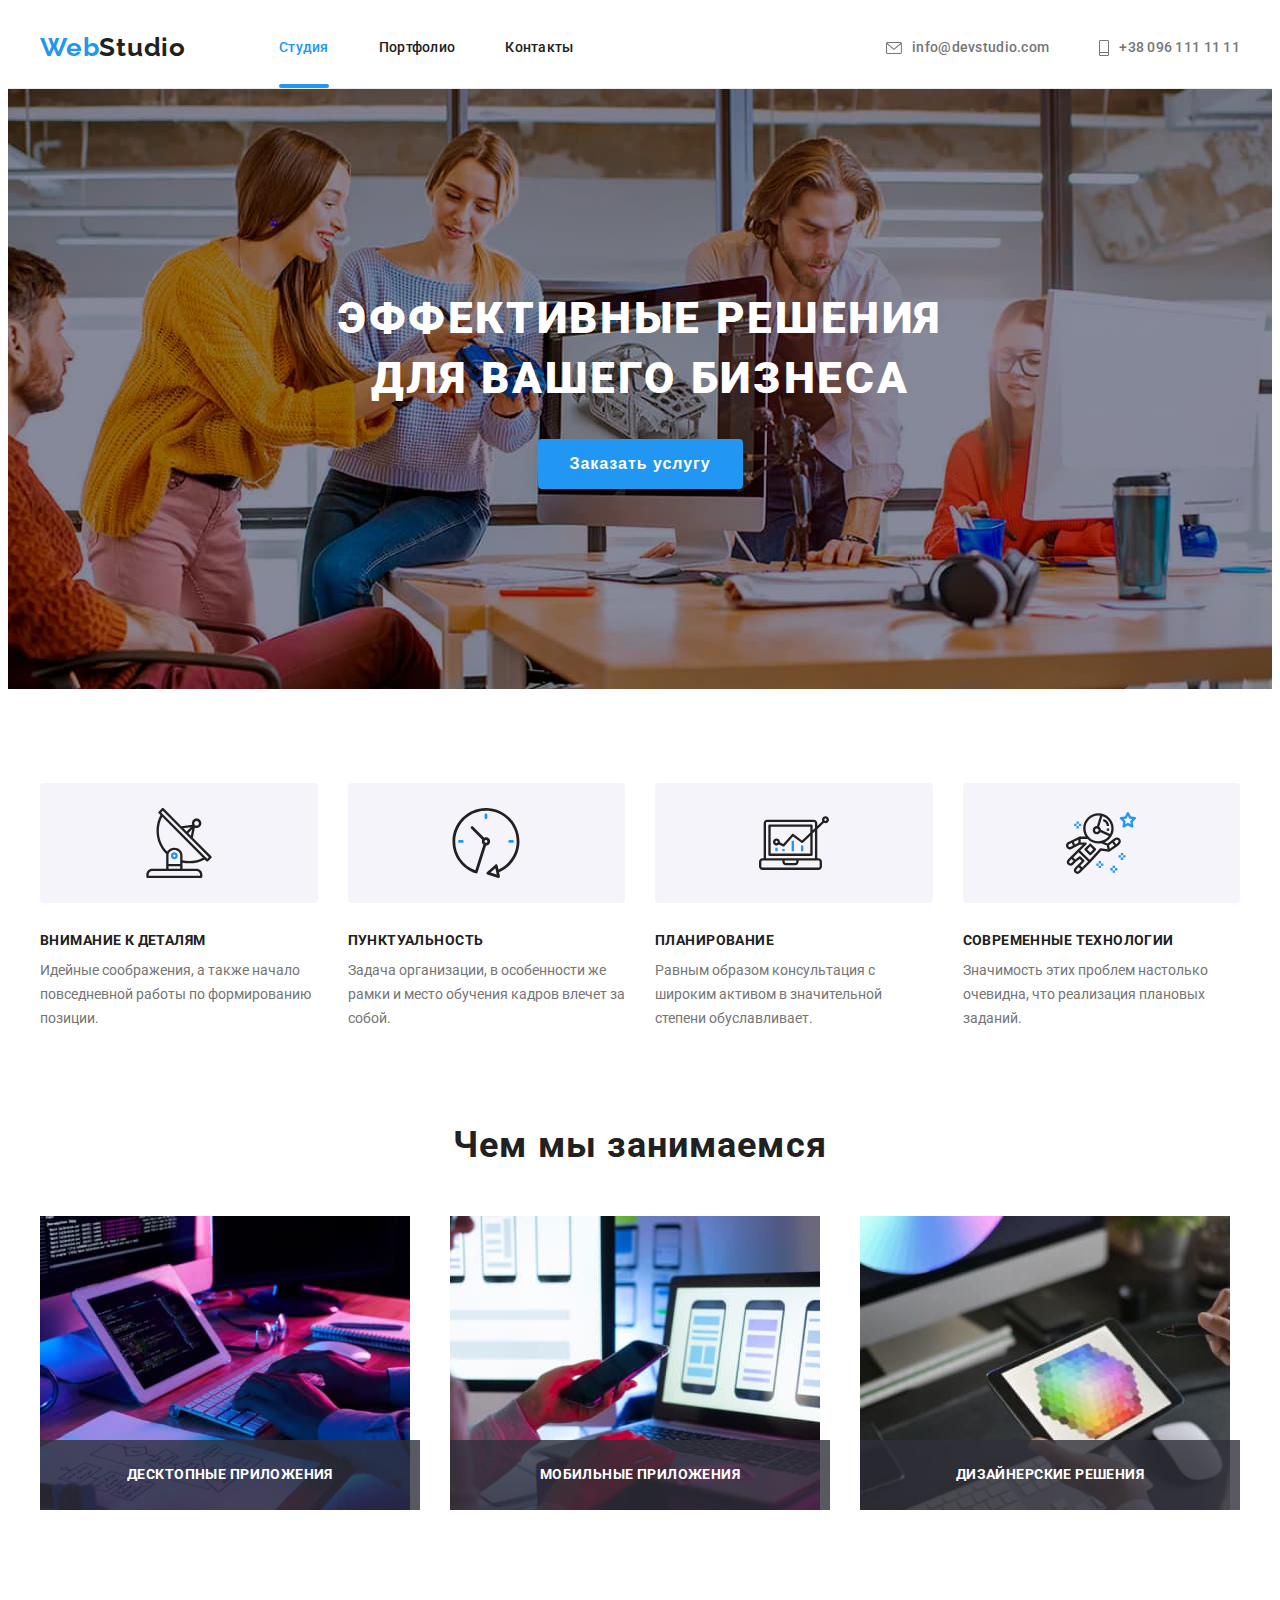
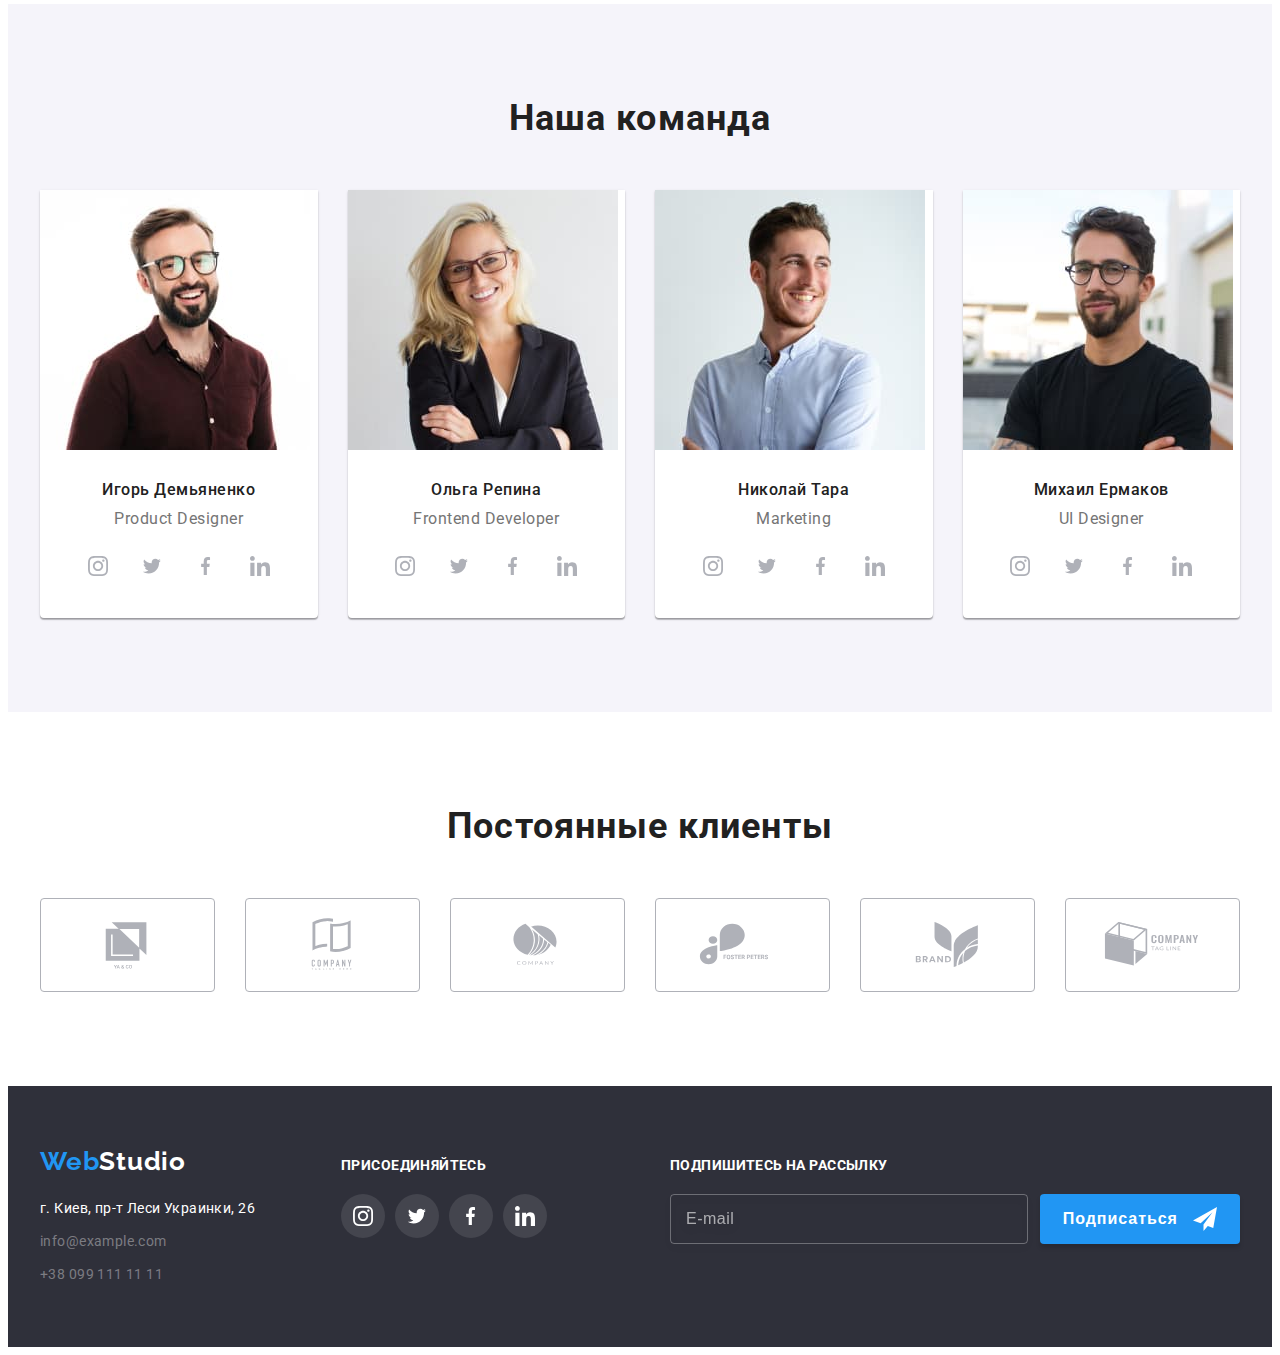
==== commit 99b01be8: "sass" ====
--- a/index.html
+++ b/index.html
@@ -53,7 +53,7 @@
 								info@devstudio.com</a>
 						</li>
 						<li class="contaks__item">
-							<a class="contaks__link" href="tel:+380961111111">
+							<a class="contaks__link  contaks__link--current" href="tel:+380961111111">
 								<svg class="contaks__icon icon-smartphone">
 									<use href="./images/icons.svg#icon-smartphone"></use>
 								</svg>
@@ -82,7 +82,7 @@
 				</button>
 			</div>
 			</div>
-		</header>
+		</header> 
 		<!--Секция блок заказа услуги-->
 		<main>
 				<section class="order">
@@ -476,11 +476,10 @@
 		<!--Подвал сайта-->
 		<footer class="footer">
 			<div class="container footer__container">
+				<div class="footer__container--adress">
+					<a class="fooder__logo logo" href="./index.html">Web<span class="logo__white">Studio</span></a>
 				<address class="footer__address">
 					<ul class="">
-						<li class="footer__item">
-							<a class="fooder__logo logo" href="./index.html">Web<span class="logo__white">Studio</span></a>
-						</li>
 						<li class="footer__item">
 							<a class="footer__maps"href="https://goo.gl/maps/7n5ivLZafYZ2Yxqt9">г. Киев, пр-т Леси Украинки, 26</a>
 						</li>
@@ -492,6 +491,7 @@
 						</li>
 					</ul>
 				</address>
+				</div>
 					<div class="network">
 						<p class="footer__text">присоединяйтесь</p>
 						<ul class="network__list">
--- a/css/main.min.css
+++ b/css/main.min.css
@@ -1 +1 @@
-body{color:var(--main-text-color);font-family:Roboto,sans-serif;font-size:14px;line-height:1.71;background:#fff}body.modal-open{overflow:hidden}:hover,:focus{outline:none}h1,h2,h3,h4,h5,h6,p,ul{margin:0}ul{padding:0;list-style:none}a{text-decoration:none}img{display:block;max-width:100%;height:auto}button{cursor:pointer;padding:0;border:none;color:inherit;background-color:transparent}.backdrop{width:100vw;height:100vh;background-color:rgba(0,0,0,.2);position:fixed;top:0;-webkit-transition:opacity 750ms cubic-bezier(0.4, 0, 0.2, 1),visibility 750ms cubic-bezier(0.4, 0, 0.2, 1);transition:opacity 750ms cubic-bezier(0.4, 0, 0.2, 1),visibility 750ms cubic-bezier(0.4, 0, 0.2, 1)}.backdrop.is-hidden .modal{-webkit-transform:scale(0.6) rotate(160deg) translateY(500px);transform:scale(0.6) rotate(160deg) translateY(500px);-webkit-transition:-webkit-transform 750ms cubic-bezier(0.4, 0, 0.2, 1);transition:-webkit-transform 750ms cubic-bezier(0.4, 0, 0.2, 1);transition:transform 750ms cubic-bezier(0.4, 0, 0.2, 1);transition:transform 750ms cubic-bezier(0.4, 0, 0.2, 1), -webkit-transform 750ms cubic-bezier(0.4, 0, 0.2, 1)}.modal{position:absolute;left:50%;top:50%;-webkit-transition:-webkit-transform 750ms cubic-bezier(0.4, 0, 0.2, 1);transition:-webkit-transform 750ms cubic-bezier(0.4, 0, 0.2, 1);transition:transform 750ms cubic-bezier(0.4, 0, 0.2, 1);transition:transform 750ms cubic-bezier(0.4, 0, 0.2, 1), -webkit-transform 750ms cubic-bezier(0.4, 0, 0.2, 1);-webkit-transform:translate(-50%, -50%);transform:translate(-50%, -50%);background:#fff;-webkit-box-shadow:0px 1px 3px rgba(0,0,0,.12),0px 1px 1px rgba(0,0,0,.14),0px 2px 1px rgba(0,0,0,.2);box-shadow:0px 1px 3px rgba(0,0,0,.12),0px 1px 1px rgba(0,0,0,.14),0px 2px 1px rgba(0,0,0,.2);border-radius:4px;padding:40px}@media screen and (min-width: 480px){.modal{width:450px;min-height:609px}}@media screen and (min-width: 1200px){.modal{width:528px;min-height:581px}}.modal__btn{width:30px;height:30px;border:1px solid rgba(0,0,0,.1);background-color:transparent;border-radius:50%;position:absolute;top:8px;right:8px;-webkit-transition:fill 250ms cubic-bezier(0.4, 0, 0.2, 1);transition:fill 250ms cubic-bezier(0.4, 0, 0.2, 1)}.modal__btn:hover,.modal__btn:focus{fill:#2196f3}.is-hidden{visibility:hidden;opacity:0;pointer-events:none}.modal__icon{vertical-align:middle}.backdrop__text{font-weight:700;font-size:20px;line-height:1.15;color:var(--title-text-color);font-family:Roboto;text-align:center;letter-spacing:.03em;margin-bottom:12px}.form__field{margin-bottom:10px}.input-wrap{position:relative}.input__icon{position:absolute;left:15px;top:50%;-webkit-transform:translateY(-50%);transform:translateY(-50%);-webkit-transition:fill 250ms cubic-bezier(0.4, 0, 0.2, 1);transition:fill 250ms cubic-bezier(0.4, 0, 0.2, 1);fill:#212121}.form__input:focus,.comments__input:focus{border-color:#2196f3}.form__label{font-size:12px;line-height:1.17;margin-bottom:4px;display:block;letter-spacing:.01em;color:var(--main-text-color)}.form__input:focus+.input__icon{fill:#2196f3}.form__input{width:100%;height:40px;border:1px solid rgba(33,33,33,.2);border-radius:4px;padding-left:42px;padding-right:15px;outline:none;-webkit-transition:border-color 250ms cubic-bezier(0.4, 0, 0.2, 1);transition:border-color 250ms cubic-bezier(0.4, 0, 0.2, 1)}.comments__input{width:100%;height:120px;display:block;border:1px solid rgba(33,33,33,.2);-webkit-box-sizing:border-box;box-sizing:border-box;border-radius:4px;padding:12px 16px;resize:none;outline:none;font-size:14px;line-height:1.14px;-webkit-transition:border-color 250ms cubic-bezier(0.4, 0, 0.2, 1);transition:border-color 250ms cubic-bezier(0.4, 0, 0.2, 1)}@media screen and (min-width: 1200px){.comments__input{font-size:12px;line-height:1.17}}.comments__input::-webkit-input-placeholder{font-size:14px;line-height:1.14px;letter-spacing:.01em;color:rgba(117,117,117,.5)}.comments__input::-moz-placeholder{font-size:14px;line-height:1.14px;letter-spacing:.01em;color:rgba(117,117,117,.5)}.comments__input:-ms-input-placeholder{font-size:14px;line-height:1.14px;letter-spacing:.01em;color:rgba(117,117,117,.5)}.comments__input::-ms-input-placeholder{font-size:14px;line-height:1.14px;letter-spacing:.01em;color:rgba(117,117,117,.5)}.comments__input::placeholder{font-size:14px;line-height:1.14px;letter-spacing:.01em;color:rgba(117,117,117,.5)}@media screen and (min-width: 1200px){.comments__input::-webkit-input-placeholder{font-size:12px;line-height:1.17}.comments__input::-moz-placeholder{font-size:12px;line-height:1.17}.comments__input:-ms-input-placeholder{font-size:12px;line-height:1.17}.comments__input::-ms-input-placeholder{font-size:12px;line-height:1.17}.comments__input::placeholder{font-size:12px;line-height:1.17}}.form__field-comments{margin-bottom:20px}.form__button{font-weight:700;font-size:16px;line-height:1.88;width:200px;height:50px;font-style:normal;letter-spacing:.06em;color:var(--footer-text-color);background-color:#188ce8;-webkit-box-shadow:0px 4px 4px rgba(0,0,0,.15);box-shadow:0px 4px 4px rgba(0,0,0,.15);border-radius:4px;display:block;margin:0 auto;border:none}.link__policy{color:#2196f3;text-decoration:underline}.check__text{letter-spacing:.03em;color:var(--main-text-color);display:-webkit-box;display:-ms-flexbox;display:flex;-webkit-box-align:center;-ms-flex-align:center;align-items:center;-webkit-box-pack:center;-ms-flex-pack:center;justify-content:center}.check__item{width:16px;height:15px;border-radius:2px;border:2px #212121 solid;margin-right:7px;display:-webkit-box;display:-ms-flexbox;display:flex;-webkit-box-align:center;-ms-flex-align:center;align-items:center;-webkit-box-pack:center;-ms-flex-pack:center;justify-content:center;-webkit-transition:background-color 250ms cubic-bezier(0.4, 0, 0.2, 1),border 250ms cubic-bezier(0.4, 0, 0.2, 1);transition:background-color 250ms cubic-bezier(0.4, 0, 0.2, 1),border 250ms cubic-bezier(0.4, 0, 0.2, 1)}.modal__field{margin-bottom:30px}.check__icon{fill:#fff}.modal__check:checked+.check__text .check__item{background-color:#2196f3;border:none}@media screen and (max-width: 1199px){.modal__text{font-size:12px;line-height:1.17}}.container{padding-left:15px;padding-right:15px;margin:0 auto}@media screen and (min-width: 480px){.container{width:480px}}@media screen and (min-width: 768px){.container{width:768px}}@media screen and (min-width: 1200px){.container{width:1200px}}.section{padding-top:60px;padding-bottom:60px}@media screen and (min-width: 1200px){.section{padding-top:94px;padding-bottom:94px}}.section--notpaddingtop{padding-top:0;display:none}@media screen and (min-width: 1200px){.section--notpaddingtop{display:block}}.section--graybackground{background-color:#f5f4fa}.advantage__item{margin:15px}@media screen and (min-width: 768px){.advantage__item{-ms-flex-preferred-size:calc((100% - 60px) / 2);flex-basis:calc((100% - 60px) / 2)}}@media screen and (min-width: 1200px){.advantage__item{-ms-flex-preferred-size:calc((100% - 120px) / 4);flex-basis:calc((100% - 120px) / 4)}}.advantage{display:-webkit-box;display:-ms-flexbox;display:flex;margin:-15px;-ms-flex-wrap:wrap;flex-wrap:wrap}.advantage__title{font-weight:700;line-height:1.14;letter-spacing:.03em;text-transform:uppercase;color:var(--main-color);margin-bottom:10px}@media screen and (max-width: 767px){.advantage__title{-webkit-box-pack:center;-ms-flex-pack:center;justify-content:center;display:-webkit-box;display:-ms-flexbox;display:flex}}.advantage__container{-webkit-box-pack:center;-ms-flex-pack:center;justify-content:center;height:120px;margin-bottom:30px;background-color:#f5f4fa;border-radius:4px;display:-webkit-box;display:-ms-flexbox;display:flex;-webkit-box-align:center;-ms-flex-align:center;align-items:center}.command__title{font-weight:500;font-size:16px;line-height:1.19;text-align:center;letter-spacing:.03em;color:var(--main-color);margin-bottom:10px}.command__container{padding-top:30px;padding-bottom:30px}@media screen and (min-width: 768px){.command{display:-webkit-box;display:-ms-flexbox;display:flex;-ms-flex-wrap:wrap;flex-wrap:wrap;margin:-15px}}.command__item{background:#fff;-webkit-box-shadow:0px 1px 3px rgba(0,0,0,.12),0px 1px 1px rgba(0,0,0,.14),0px 2px 1px rgba(0,0,0,.2);box-shadow:0px 1px 3px rgba(0,0,0,.12),0px 1px 1px rgba(0,0,0,.14),0px 2px 1px rgba(0,0,0,.2);border-radius:0px 0px 4px 4px}@media screen and (max-width: 767px){.command__item:not(:last-child){margin-bottom:30px}}@media screen and (min-width: 768px){.command__item{margin:15px;-ms-flex-preferred-size:calc((100% - 60px ) / 2);flex-basis:calc((100% - 60px ) / 2)}}@media screen and (min-width: 1200px){.command__item{margin:15px;-ms-flex-preferred-size:calc((100% - 120px ) / 4);flex-basis:calc((100% - 120px ) / 4)}}.command__text{font-size:16px;line-height:1.19;text-align:center;letter-spacing:.03em}.section__title{font-weight:700;font-size:28px;line-height:1.18;text-align:center;letter-spacing:.03em;color:var(--main-color);margin-bottom:30px}@media screen and (min-width: 1200px){.section__title{font-size:36px;line-height:1.16;margin-bottom:50px}}.social{display:-webkit-box;display:-ms-flexbox;display:flex;-webkit-box-pack:center;-ms-flex-pack:center;justify-content:center;margin-top:16px}.social-link{width:44px;height:44px;-webkit-box-align:center;-ms-flex-align:center;align-items:center;background-color:#fff;border-radius:50%;display:-webkit-box;display:-ms-flexbox;display:flex;-webkit-box-pack:center;-ms-flex-pack:center;justify-content:center;-webkit-transition:background-color 250ms cubic-bezier(0.4, 0, 0.2, 1);transition:background-color 250ms cubic-bezier(0.4, 0, 0.2, 1)}.social-link:hover .social-icon,.social-link:focus .social-icon{fill:#fff}.social-link:hover,.social-link:focus{background-color:#2196f3;-webkit-transform:translateY(0);transform:translateY(0)}.social-icon{fill:#afb1b8}.social-item+.social-item{margin-left:10px}.element{display:-webkit-box;display:-ms-flexbox;display:flex;-ms-flex-wrap:wrap;flex-wrap:wrap;margin:-4px;margin-bottom:30px}@media screen and (min-width: 768px){.element{-webkit-box-pack:center;-ms-flex-pack:center;justify-content:center}}@media screen and (min-width: 1200px){.element{margin-bottom:50px}}.element__item{margin:4px}.element__btn{font-weight:500;font-size:16px;line-height:1.63;text-align:center;letter-spacing:.03em;padding:5px 22px;background-color:#f5f4fa;border-radius:4px;border:none;padding:6px 22px;-webkit-transition:background-color 250ms cubic-bezier(0.4, 0, 0.2, 1),color 250ms cubic-bezier(0.4, 0, 0.2, 1),-webkit-box-shadow 250ms cubic-bezier(0.4, 0, 0.2, 1);transition:background-color 250ms cubic-bezier(0.4, 0, 0.2, 1),color 250ms cubic-bezier(0.4, 0, 0.2, 1),-webkit-box-shadow 250ms cubic-bezier(0.4, 0, 0.2, 1);transition:background-color 250ms cubic-bezier(0.4, 0, 0.2, 1),color 250ms cubic-bezier(0.4, 0, 0.2, 1),box-shadow 250ms cubic-bezier(0.4, 0, 0.2, 1);transition:background-color 250ms cubic-bezier(0.4, 0, 0.2, 1),color 250ms cubic-bezier(0.4, 0, 0.2, 1),box-shadow 250ms cubic-bezier(0.4, 0, 0.2, 1),-webkit-box-shadow 250ms cubic-bezier(0.4, 0, 0.2, 1)}.element__btn:focus,.element__btn:hover{color:var(--footer-text-color);background-color:var(--title-color);-webkit-box-shadow:0px 3px 1px rgba(0,0,0,.1),0px 1px 2px rgba(0,0,0,.08),0px 2px 2px rgba(0,0,0,.12);box-shadow:0px 3px 1px rgba(0,0,0,.1),0px 1px 2px rgba(0,0,0,.08),0px 2px 2px rgba(0,0,0,.12)}.network__link{width:44px;height:44px;-webkit-box-align:center;-ms-flex-align:center;align-items:center;background-color:rgba(255,255,255,.1);border-radius:50%;display:-webkit-box;display:-ms-flexbox;display:flex;-webkit-box-pack:center;-ms-flex-pack:center;justify-content:center;-webkit-transition:background-color 250ms cubic-bezier(0.4, 0, 0.2, 1);transition:background-color 250ms cubic-bezier(0.4, 0, 0.2, 1)}.network__link:focus,.network__link:hover{background-color:#2196f3}.network__item+.network__item{margin-left:10px}.network__icon{fill:#fff}.footer__address{letter-spacing:.03em}@media screen and (max-width: 1199px){.footer__address{margin-bottom:60px}}@media screen and (min-width: 1200px){.footer__address{width:231px}}.footer__maps{color:var(--footer-text-color);-webkit-transition:color 250ms cubic-bezier(0.4, 0, 0.2, 1);transition:color 250ms cubic-bezier(0.4, 0, 0.2, 1)}.footer__maps:hover,.footer__maps:focus{color:var(--title-color)}.footer__maps{font-family:Roboto,sans-serif;font-style:normal;font-size:14px;line-height:1.71;letter-spacing:.03em}.footer__mt{color:#ffffff60;-webkit-transition:color 250ms cubic-bezier(0.4, 0, 0.2, 1);transition:color 250ms cubic-bezier(0.4, 0, 0.2, 1)}.footer__mt:hover,.footer__mt:focus{color:var(--title-color)}.footer__mt{font-family:Roboto,sans-serif;font-style:normal;font-size:14px;line-height:1.71;letter-spacing:.03em}.logo__white{color:var(--footer-text-color)}.footer__item:not(:last-child){margin-bottom:8px}@media screen and (min-width: 1200px){.footer__item:not(:last-child){margin-bottom:9px}}.network__list{display:-webkit-box;display:-ms-flexbox;display:flex;-webkit-box-pack:center;-ms-flex-pack:center;justify-content:center}.footer{background-color:#2f303a;padding:60px 0}@media screen and (max-width: 1199px){.footer{text-align:center}}.fooder__logo{display:block;margin-bottom:20px}.footer__text{font-weight:700;line-height:1.14;letter-spacing:.03em;text-transform:uppercase;color:#fff;margin-bottom:20px}@media screen and (min-width: 768px)and (max-width: 1199px){.footer__container{display:-webkit-box;display:-ms-flexbox;display:flex;-webkit-box-align:baseline;-ms-flex-align:baseline;align-items:baseline;-ms-flex-wrap:wrap;flex-wrap:wrap;-ms-flex-pack:distribute;justify-content:space-around}}@media screen and (min-width: 1200px){.footer__container{display:-webkit-box;display:-ms-flexbox;display:flex;-webkit-box-align:baseline;-ms-flex-align:baseline;align-items:baseline}}@media screen and (max-width: 1199px){.network{margin-bottom:60px}}@media screen and (min-width: 1200px){.network{margin-left:70px}}.mailing__input{width:450px;height:50px;border:1px solid rgba(255,255,255,.3);-webkit-box-sizing:border-box;box-sizing:border-box;-webkit-filter:drop-shadow(0px 4px 4px rgba(0, 0, 0, 0.15));filter:drop-shadow(0px 4px 4px rgba(0, 0, 0, 0.15));border-radius:4px;padding-left:15px;background-color:transparent;outline:none;font-size:16px;line-height:1.25;letter-spacing:.03em;color:var(--footer-text-color)}.mailing__input::-webkit-input-placeholder{font-size:16px;line-height:1.25;letter-spacing:.03em;color:rgba(255,255,255,.6)}.mailing__input::-moz-placeholder{font-size:16px;line-height:1.25;letter-spacing:.03em;color:rgba(255,255,255,.6)}.mailing__input:-ms-input-placeholder{font-size:16px;line-height:1.25;letter-spacing:.03em;color:rgba(255,255,255,.6)}.mailing__input::-ms-input-placeholder{font-size:16px;line-height:1.25;letter-spacing:.03em;color:rgba(255,255,255,.6)}.mailing__input::placeholder{font-size:16px;line-height:1.25;letter-spacing:.03em;color:rgba(255,255,255,.6)}@media screen and (min-width: 1200px){.mailing__input{width:358px}}@media screen and (max-width: 479px){.mailing__input{width:300px}}@media screen and (min-width: 1200px){.mailing{margin-left:auto}}@media screen and (min-width: 1200px){.mailing__form{display:-webkit-box;display:-ms-flexbox;display:flex}}.mailing__button{width:200px;height:50px;background:var(--title-color);-webkit-box-shadow:0px 4px 4px rgba(0,0,0,.15);box-shadow:0px 4px 4px rgba(0,0,0,.15);border-radius:4px;font-style:normal;font-weight:700;font-size:16px;line-height:1.88;letter-spacing:.06em;color:var(--footer-text-color);cursor:pointer;border:none}.mailing__icon{vertical-align:middle;margin-left:10px;fill:var(--footer-text-color)}.mailing__container{margin-bottom:20px}@media screen and (min-width: 1200px){.mailing__container{margin-right:12px}}@media screen and (min-width: 768px){.gallery{display:-webkit-box;display:-ms-flexbox;display:flex;-ms-flex-wrap:wrap;flex-wrap:wrap;margin:-15px}}.gallery__img{position:relative;overflow:hidden}.gallery__wrap-text{position:absolute;-webkit-transform:translateY(100%);transform:translateY(100%);-webkit-transition:-webkit-transform 250ms cubic-bezier(0.4, 0, 0.2, 1);transition:-webkit-transform 250ms cubic-bezier(0.4, 0, 0.2, 1);transition:transform 250ms cubic-bezier(0.4, 0, 0.2, 1);transition:transform 250ms cubic-bezier(0.4, 0, 0.2, 1), -webkit-transform 250ms cubic-bezier(0.4, 0, 0.2, 1);overflow:auto;left:0;top:0;padding:63px 24px;width:100%;height:100%;font-size:18px;line-height:1.55;letter-spacing:.03em;color:var(--footer-text-color);background-color:rgba(33,150,243,.9)}.gallery__title{font-weight:700;font-size:18px;line-height:2;letter-spacing:.06em;color:var(--main-color);margin-bottom:4px}.gallery__text{font-size:16px;line-height:1.9;letter-spacing:.03em;color:var(--main-text-color)}.gallery__link{display:block;-webkit-transition:-webkit-box-shadow 250ms cubic-bezier(0.4, 0, 0.2, 1);transition:-webkit-box-shadow 250ms cubic-bezier(0.4, 0, 0.2, 1);transition:box-shadow 250ms cubic-bezier(0.4, 0, 0.2, 1);transition:box-shadow 250ms cubic-bezier(0.4, 0, 0.2, 1), -webkit-box-shadow 250ms cubic-bezier(0.4, 0, 0.2, 1)}@media screen and (min-width: 768px){.gallery__link{display:-webkit-box;display:-ms-flexbox;display:flex;-webkit-box-orient:vertical;-webkit-box-direction:normal;-ms-flex-direction:column;flex-direction:column;height:100%}}.gallery__link:hover,.gallery__link:focus{-webkit-box-shadow:0px 1px 1px rgba(0,0,0,.12),0px 4px 4px rgba(0,0,0,.06),1px 4px 6px rgba(0,0,0,.16);box-shadow:0px 1px 1px rgba(0,0,0,.12),0px 4px 4px rgba(0,0,0,.06),1px 4px 6px rgba(0,0,0,.16)}.gallery__link:focus .gallery__wrap-text,.gallery__link:hover .gallery__wrap-text{-webkit-transform:translateY(0%);transform:translateY(0%)}.gallery__item{background:var(--footer-text-color)}@media screen and (max-width: 767px){.gallery__item:not(:last-child){margin-bottom:30px}}@media screen and (min-width: 768px){.gallery__item{margin:15px;-ms-flex-preferred-size:calc((100% - 60px ) / 2);flex-basis:calc((100% - 60px ) / 2)}}@media screen and (min-width: 1200px){.gallery__item{margin:15px;-ms-flex-preferred-size:calc((100% - 90px ) / 3);flex-basis:calc((100% - 90px ) / 3)}}.gallery__container{padding:20px 24px;border:1px solid #eee;border-top:0}@media screen and (min-width: 768px){.gallery__container{-webkit-box-flex:1;-ms-flex-positive:1;flex-grow:1}}.clients__icon{fill:#afb1b8;-webkit-transition:fill 250ms cubic-bezier(0.4, 0, 0.2, 1);transition:fill 250ms cubic-bezier(0.4, 0, 0.2, 1)}.clients{display:-webkit-box;display:-ms-flexbox;display:flex;-ms-flex-wrap:wrap;flex-wrap:wrap;margin:-15px}.clients__item{height:92px;margin:15px;-ms-flex-preferred-size:calc((100% - 60px) / 2);flex-basis:calc((100% - 60px) / 2)}@media screen and (min-width: 768px){.clients__item{-ms-flex-preferred-size:calc((100% - 90px) / 3);flex-basis:calc((100% - 90px) / 3)}}@media screen and (min-width: 1200px){.clients__item{-ms-flex-preferred-size:calc((100% - 180px) / 6);flex-basis:calc((100% - 180px) / 6)}}.clients__link{display:-webkit-box;display:-ms-flexbox;display:flex;-webkit-box-pack:center;-ms-flex-pack:center;justify-content:center;-webkit-box-align:center;-ms-flex-align:center;align-items:center;border:1px solid #afb1b8;border-radius:4px;-webkit-transition:border-color 250ms cubic-bezier(0.4, 0, 0.2, 1),fill 250ms cubic-bezier(0.4, 0, 0.2, 1);transition:border-color 250ms cubic-bezier(0.4, 0, 0.2, 1),fill 250ms cubic-bezier(0.4, 0, 0.2, 1)}.clients__link:hover .clients__icon,.clients__link:focus .clients__icon{fill:#2196f3}.clients__link:focus,.clients__link:hover{border-color:#2196f3}@media screen and (min-width: 768px){.nav__list{display:-webkit-box;display:-ms-flexbox;display:flex}}.header__logo{padding:24px 0 25px 0}@media screen and (min-width: 768px){.header__logo{margin-right:88px}}@media screen and (min-width: 1200px){.header__logo{margin-right:93px}}.header{height:60px;border-bottom:1px solid #ececec}@media screen and (min-width: 768px){.header{height:80px}}.header__container{display:-webkit-box;display:-ms-flexbox;display:flex;-webkit-box-align:center;-ms-flex-align:center;align-items:center}@media screen and (max-width: 767px){.header__container{display:-webkit-box;display:-ms-flexbox;display:flex;-webkit-box-pack:justify;-ms-flex-pack:justify;justify-content:space-between;position:relative}}@media screen and (min-width: 768px){.icon-envelope{width:14px;height:10px}}@media screen and (min-width: 1200px){.icon-envelope{width:16px;height:12px}}@media screen and (min-width: 768px){.icon-smartphone{width:10px;height:14px}}@media screen and (min-width: 1200px){.icon-smartphone{height:16px}}.contaks__icon{display:none}@media screen and (min-width: 768px){.contaks__icon{margin-right:8px;fill:currentColor;display:block}}@media screen and (min-width: 1200px){.contaks__icon{margin-right:10px}}@media screen and (max-width: 767px){.contaks{margin-bottom:64px}}@media screen and (min-width: 1200px){.contaks{display:-webkit-box;display:-ms-flexbox;display:flex;-webkit-box-align:center;-ms-flex-align:center;align-items:center}}@media screen and (max-width: 767px){.contaks__item:not(:last-child){margin-bottom:32px}}@media screen and (min-width: 768px)and (max-width: 1199px){.contaks__item:not(:last-child){margin-bottom:10px}}@media screen and (min-width: 1200px){.contaks__item:not(:last-child){margin-right:50px}}@media screen and (max-width: 767px){.nav__item:not(:last-child){margin-bottom:32px}}@media screen and (min-width: 768px){.nav__item:not(:last-child){margin-right:50px}}.logo{color:var(--title-color);font-family:Raleway,sans-serif;font-style:normal;font-weight:700;font-size:26px;line-height:1.19;letter-spacing:.03em}@media screen and (min-width: 768px){.button__open{display:none}}.logo__black{color:var(--title-text-color)}.nav__link{font-size:40px;line-height:1.18;color:var(--title-text-color)}@media screen and (min-width: 768px){.nav__link{font-size:14px;line-height:1.14;padding:32px 0}}.contaks__link{font-size:34px;line-height:1.18;color:var(--main-text-color)}@media screen and (min-width: 768px){.contaks__link{font-size:12px;line-height:1.17}}@media screen and (min-width: 1200px){.contaks__link{font-size:14px;line-height:1.14;padding:32px 0}}@media screen and (max-width: 479px){.contaks__link{font-size:20px}}.mobile__link{color:#2196f3}.mobile__item{list-style:none;font-weight:500;font-size:18px;line-height:1.22;letter-spacing:.02em}@media screen and (max-width: 479px){.mobile__item{font-size:12px}}.mobile__item:not(:last-child){margin-right:20px}.nav__link,.contaks__link{font-weight:500;letter-spacing:.02em;-webkit-box-align:center;-ms-flex-align:center;align-items:center;display:-webkit-box;display:-ms-flexbox;display:flex;-webkit-transition:-webkit-transform 750ms cubic-bezier(0.4, 0, 0.2, 1);transition:-webkit-transform 750ms cubic-bezier(0.4, 0, 0.2, 1);transition:transform 750ms cubic-bezier(0.4, 0, 0.2, 1);transition:transform 750ms cubic-bezier(0.4, 0, 0.2, 1), -webkit-transform 750ms cubic-bezier(0.4, 0, 0.2, 1)}.nav__link:hover,.nav__link:focus,.contaks__link:hover,.contaks__link:focus{color:var(--title-color)}.nav__link--current{color:var(--title-color)}@media screen and (min-width: 768px){.nav__link--current{position:relative}.nav__link--current::after{position:absolute;bottom:-1px;left:0;content:"";width:100%;height:4px;background-color:var(--title-color);border-radius:2px}}.mobile__menu{display:-webkit-box;display:-ms-flexbox;display:flex}@media screen and (max-width: 767px){.mobile__menu{position:fixed;top:0;left:0;-webkit-box-orient:vertical;-webkit-box-direction:normal;-ms-flex-direction:column;flex-direction:column;-webkit-box-pack:justify;-ms-flex-pack:justify;justify-content:space-between;width:100vw;height:100vh;padding:48px 40px;background-color:#fff;-webkit-transform:translateX(100%) scale(-1) translateY(-100%);transform:translateX(100%) scale(-1) translateY(-100%);-webkit-transition:-webkit-transform 900ms cubic-bezier(0.4, 0, 0.2, 1);transition:-webkit-transform 900ms cubic-bezier(0.4, 0, 0.2, 1);transition:transform 900ms cubic-bezier(0.4, 0, 0.2, 1);transition:transform 900ms cubic-bezier(0.4, 0, 0.2, 1), -webkit-transform 900ms cubic-bezier(0.4, 0, 0.2, 1);z-index:999}}@media screen and (min-width: 768px){.mobile__menu{-webkit-box-align:center;-ms-flex-align:center;align-items:center;width:100%;-webkit-box-pack:justify;-ms-flex-pack:justify;justify-content:space-between}}.mobile__menu.is-open{-webkit-transform:translateX(0);transform:translateX(0)}@media screen and (max-width: 767px){.mobile{display:-webkit-box;display:-ms-flexbox;display:flex}}@media screen and (min-width: 768px){.mobile{display:none}}.button-close{position:absolute;top:10px;right:15px}@media screen and (min-width: 768px){.button-close{display:none}}.menu__icon{margin-top:10px;fill:#212121}.menu__icon:hover,.menu__icon:focus{fill:#2196f3}.order{background-color:#2f303a;text-align:center;padding:118px 0;max-width:1600px;margin-left:auto;margin-right:auto;background-image:-webkit-gradient(linear, left top, left bottom, from(rgba(47, 48, 58, 0.4)), to(rgba(47, 48, 58, 0.4))),url("../images/headermob.jpg");background-image:linear-gradient(rgba(47, 48, 58, 0.4), rgba(47, 48, 58, 0.4)),url("../images/headermob.jpg");background-repeat:no-repeat;background-size:cover;background-position:center}@media(min-device-pixel-ratio: 2),(-webkit-min-device-pixel-ratio: 2),(min-resolution: 192dpi),(min-resolution: 2dppx){.order{background-image:url("../images/headermob@2x.jpg")}}@media screen and (min-width: 1200px){.order{padding:200px 0}}@media screen and (min-width: 768px){.order{background-image:url("../images/headertab.jpg")}}@media screen and (min-width: 768px)and (min-device-pixel-ratio: 2),screen and (min-width: 768px)and (-webkit-min-device-pixel-ratio: 2),screen and (min-width: 768px)and (min-resolution: 192dpi),screen and (min-width: 768px)and (min-resolution: 2dppx){.order{background-image:url("../images/headertab@2x.jpg")}}@media screen and (min-width: 1200px){.order{background-image:url("../images/header.jpg")}}@media screen and (min-width: 1200px)and (min-device-pixel-ratio: 2),screen and (min-width: 1200px)and (-webkit-min-device-pixel-ratio: 2),screen and (min-width: 1200px)and (min-resolution: 192dpi),screen and (min-width: 1200px)and (min-resolution: 2dppx){.order{background-image:url("../images/header@2x.jpg")}}.order__title{font-weight:900;font-size:26px;line-height:1.62;letter-spacing:.06em;text-transform:uppercase;color:var(--footer-text-color);margin-bottom:30px}@media screen and (min-width: 1200px){.order__title{font-size:44px;line-height:1.36}}.order__btn{font-weight:700;font-size:16px;line-height:1.88;letter-spacing:.06em;color:var(--footer-text-color);background-color:var(--title-color);-webkit-box-shadow:0px 4px 4px rgba(0,0,0,.15);box-shadow:0px 4px 4px rgba(0,0,0,.15);border-radius:4px;cursor:pointer;border:none;padding:10px 32px}.works{display:-webkit-box;display:-ms-flexbox;display:flex;-ms-flex-wrap:wrap;flex-wrap:wrap;margin:-15px}.works__text{position:absolute;left:0;bottom:0;display:-webkit-box;display:-ms-flexbox;display:flex;-webkit-box-align:center;-ms-flex-align:center;align-items:center;-webkit-box-pack:center;-ms-flex-pack:center;justify-content:center;height:70px;width:100%;font-weight:700;line-height:1.14;letter-spacing:.03em;text-transform:uppercase;color:var(--footer-text-color);background-color:rgba(47,48,58,.8)}.works__container{position:relative}.works__item{margin:15px;-ms-flex-preferred-size:calc((100% - 90px) / 3);flex-basis:calc((100% - 90px) / 3)}.visually-hidden{position:absolute;width:1px;height:1px;margin:-1px;padding:0;overflow:hidden;border:0;clip:rect(0 0 0 0)}:root{--main-text-color: #757575;--title-text-color: #212121;--main-color: #212121;--footer-text-color: #ffffff;--title-color: #2196f3}/*# sourceMappingURL=main.min.css.map */+body{color:var(--main-text-color);font-family:Roboto,sans-serif;font-size:14px;line-height:1.71;background:#fff}body.modal-open{overflow:hidden}:hover,:focus{outline:none}h1,h2,h3,h4,h5,h6,p,ul{margin:0}ul{padding:0;list-style:none}a{text-decoration:none}img{display:block;max-width:100%;height:auto}button{cursor:pointer;padding:0;border:none;color:inherit;background-color:transparent}.backdrop{width:100vw;height:100vh;background-color:rgba(0,0,0,.2);position:fixed;top:0;-webkit-transition:opacity 750ms cubic-bezier(0.4, 0, 0.2, 1),visibility 750ms cubic-bezier(0.4, 0, 0.2, 1);transition:opacity 750ms cubic-bezier(0.4, 0, 0.2, 1),visibility 750ms cubic-bezier(0.4, 0, 0.2, 1)}.backdrop.is-hidden .modal{-webkit-transform:scale(0.6) rotate(160deg) translateY(500px);transform:scale(0.6) rotate(160deg) translateY(500px);-webkit-transition:-webkit-transform 750ms cubic-bezier(0.4, 0, 0.2, 1);transition:-webkit-transform 750ms cubic-bezier(0.4, 0, 0.2, 1);transition:transform 750ms cubic-bezier(0.4, 0, 0.2, 1);transition:transform 750ms cubic-bezier(0.4, 0, 0.2, 1), -webkit-transform 750ms cubic-bezier(0.4, 0, 0.2, 1)}.modal{position:absolute;left:50%;top:50%;-webkit-transition:-webkit-transform 750ms cubic-bezier(0.4, 0, 0.2, 1);transition:-webkit-transform 750ms cubic-bezier(0.4, 0, 0.2, 1);transition:transform 750ms cubic-bezier(0.4, 0, 0.2, 1);transition:transform 750ms cubic-bezier(0.4, 0, 0.2, 1), -webkit-transform 750ms cubic-bezier(0.4, 0, 0.2, 1);-webkit-transform:translate(-50%, -50%);transform:translate(-50%, -50%);background:#fff;-webkit-box-shadow:0px 1px 3px rgba(0,0,0,.12),0px 1px 1px rgba(0,0,0,.14),0px 2px 1px rgba(0,0,0,.2);box-shadow:0px 1px 3px rgba(0,0,0,.12),0px 1px 1px rgba(0,0,0,.14),0px 2px 1px rgba(0,0,0,.2);border-radius:4px;padding:40px}@media screen and (min-width: 480px){.modal{width:450px;min-height:609px}}@media screen and (min-width: 1200px){.modal{width:528px;min-height:581px}}.modal__btn{width:30px;height:30px;border:1px solid rgba(0,0,0,.1);background-color:transparent;border-radius:50%;position:absolute;top:8px;right:8px;-webkit-transition:fill 250ms cubic-bezier(0.4, 0, 0.2, 1);transition:fill 250ms cubic-bezier(0.4, 0, 0.2, 1)}.modal__btn:hover,.modal__btn:focus{fill:#2196f3}.is-hidden{visibility:hidden;opacity:0;pointer-events:none}.modal__icon{vertical-align:middle}.backdrop__text{font-weight:700;font-size:20px;line-height:1.15;color:var(--title-text-color);font-family:Roboto;text-align:center;letter-spacing:.03em;margin-bottom:12px}.form__field{margin-bottom:10px}.input-wrap{position:relative}.input__icon{position:absolute;left:15px;top:50%;-webkit-transform:translateY(-50%);transform:translateY(-50%);-webkit-transition:fill 250ms cubic-bezier(0.4, 0, 0.2, 1);transition:fill 250ms cubic-bezier(0.4, 0, 0.2, 1);fill:#212121}.form__input:focus,.comments__input:focus{border-color:#2196f3}.form__label{font-size:12px;line-height:1.17;margin-bottom:4px;display:block;letter-spacing:.01em;color:var(--main-text-color)}.form__input:focus+.input__icon{fill:#2196f3}.form__input{width:100%;height:40px;border:1px solid rgba(33,33,33,.2);border-radius:4px;padding-left:42px;padding-right:15px;outline:none;-webkit-transition:border-color 250ms cubic-bezier(0.4, 0, 0.2, 1);transition:border-color 250ms cubic-bezier(0.4, 0, 0.2, 1)}.comments__input{width:100%;height:120px;display:block;border:1px solid rgba(33,33,33,.2);-webkit-box-sizing:border-box;box-sizing:border-box;border-radius:4px;padding:12px 16px;resize:none;outline:none;font-size:14px;line-height:1.14px;-webkit-transition:border-color 250ms cubic-bezier(0.4, 0, 0.2, 1);transition:border-color 250ms cubic-bezier(0.4, 0, 0.2, 1)}@media screen and (min-width: 1200px){.comments__input{font-size:12px;line-height:1.17}}.comments__input::-webkit-input-placeholder{font-size:14px;line-height:1.14px;letter-spacing:.01em;color:rgba(117,117,117,.5)}.comments__input::-moz-placeholder{font-size:14px;line-height:1.14px;letter-spacing:.01em;color:rgba(117,117,117,.5)}.comments__input:-ms-input-placeholder{font-size:14px;line-height:1.14px;letter-spacing:.01em;color:rgba(117,117,117,.5)}.comments__input::-ms-input-placeholder{font-size:14px;line-height:1.14px;letter-spacing:.01em;color:rgba(117,117,117,.5)}.comments__input::placeholder{font-size:14px;line-height:1.14px;letter-spacing:.01em;color:rgba(117,117,117,.5)}@media screen and (min-width: 1200px){.comments__input::-webkit-input-placeholder{font-size:12px;line-height:1.17}.comments__input::-moz-placeholder{font-size:12px;line-height:1.17}.comments__input:-ms-input-placeholder{font-size:12px;line-height:1.17}.comments__input::-ms-input-placeholder{font-size:12px;line-height:1.17}.comments__input::placeholder{font-size:12px;line-height:1.17}}.form__field-comments{margin-bottom:20px}.form__button{font-weight:700;font-size:16px;line-height:1.88;width:200px;height:50px;font-style:normal;letter-spacing:.06em;color:var(--footer-text-color);background-color:#188ce8;-webkit-box-shadow:0px 4px 4px rgba(0,0,0,.15);box-shadow:0px 4px 4px rgba(0,0,0,.15);border-radius:4px;display:block;margin:0 auto;border:none}.link__policy{color:#2196f3;text-decoration:underline}.check__text{letter-spacing:.03em;color:var(--main-text-color);display:-webkit-box;display:-ms-flexbox;display:flex;-webkit-box-align:center;-ms-flex-align:center;align-items:center;-webkit-box-pack:center;-ms-flex-pack:center;justify-content:center}.check__item{width:16px;height:15px;border-radius:2px;border:2px #212121 solid;margin-right:7px;display:-webkit-box;display:-ms-flexbox;display:flex;-webkit-box-align:center;-ms-flex-align:center;align-items:center;-webkit-box-pack:center;-ms-flex-pack:center;justify-content:center;-webkit-transition:background-color 250ms cubic-bezier(0.4, 0, 0.2, 1),border 250ms cubic-bezier(0.4, 0, 0.2, 1);transition:background-color 250ms cubic-bezier(0.4, 0, 0.2, 1),border 250ms cubic-bezier(0.4, 0, 0.2, 1)}.modal__field{margin-bottom:30px}.check__icon{fill:#fff}.modal__check:checked+.check__text .check__item{background-color:#2196f3;border:none}@media screen and (max-width: 1199px){.modal__text{font-size:12px;line-height:1.17}}.container{padding-left:15px;padding-right:15px;margin:0 auto}@media screen and (min-width: 480px){.container{width:480px}}@media screen and (min-width: 768px){.container{width:768px}}@media screen and (min-width: 1200px){.container{width:1200px}}.section{padding-top:60px;padding-bottom:60px}@media screen and (min-width: 1200px){.section{padding-top:94px;padding-bottom:94px}}.section--notpaddingtop{padding-top:0;display:none}@media screen and (min-width: 1200px){.section--notpaddingtop{display:block}}.section--graybackground{background-color:#f5f4fa}@media screen and (max-width: 767px){.advantage__item:not(:last-child){margin-bottom:30px}}@media screen and (min-width: 768px){.advantage__item{margin:15px;-ms-flex-preferred-size:calc((100% - 60px) / 2);flex-basis:calc((100% - 60px) / 2)}}@media screen and (min-width: 1200px){.advantage__item{-ms-flex-preferred-size:calc((100% - 120px) / 4);flex-basis:calc((100% - 120px) / 4)}}@media screen and (min-width: 768px){.advantage{display:-webkit-box;display:-ms-flexbox;display:flex;margin:-15px;-ms-flex-wrap:wrap;flex-wrap:wrap}}.advantage__title{font-weight:700;font-size:14px;line-height:1.14;letter-spacing:.03em;text-transform:uppercase;color:var(--main-color);margin-bottom:10px}@media screen and (max-width: 767px){.advantage__title{text-align:center}}.advantage__container{-webkit-box-pack:center;-ms-flex-pack:center;justify-content:center;height:120px;margin-bottom:30px;background-color:#f5f4fa;border-radius:4px;display:-webkit-box;display:-ms-flexbox;display:flex;-webkit-box-align:center;-ms-flex-align:center;align-items:center}.command__title{font-weight:500;font-size:16px;line-height:1.19;text-align:center;letter-spacing:.03em;color:var(--main-color);margin-bottom:10px}.command__container{padding-top:30px;padding-bottom:30px}@media screen and (min-width: 768px){.command{display:-webkit-box;display:-ms-flexbox;display:flex;-ms-flex-wrap:wrap;flex-wrap:wrap;margin:-15px}}.command__item{background:#fff;-webkit-box-shadow:0px 1px 3px rgba(0,0,0,.12),0px 1px 1px rgba(0,0,0,.14),0px 2px 1px rgba(0,0,0,.2);box-shadow:0px 1px 3px rgba(0,0,0,.12),0px 1px 1px rgba(0,0,0,.14),0px 2px 1px rgba(0,0,0,.2);border-radius:0px 0px 4px 4px}@media screen and (max-width: 767px){.command__item:not(:last-child){margin-bottom:30px}}@media screen and (min-width: 768px){.command__item{margin:15px;-ms-flex-preferred-size:calc((100% - 60px ) / 2);flex-basis:calc((100% - 60px ) / 2)}}@media screen and (min-width: 1200px){.command__item{margin:15px;-ms-flex-preferred-size:calc((100% - 120px ) / 4);flex-basis:calc((100% - 120px ) / 4)}}.command__text{font-size:16px;line-height:1.19;text-align:center;letter-spacing:.03em}.section__title{font-weight:700;font-size:28px;line-height:1.18;text-align:center;letter-spacing:.03em;color:var(--main-color);margin-bottom:30px}@media screen and (min-width: 1200px){.section__title{font-size:36px;line-height:1.16;margin-bottom:50px}}.social{display:-webkit-box;display:-ms-flexbox;display:flex;-webkit-box-pack:center;-ms-flex-pack:center;justify-content:center;margin-top:16px}.social-link{width:44px;height:44px;-webkit-box-align:center;-ms-flex-align:center;align-items:center;background-color:#fff;border-radius:50%;display:-webkit-box;display:-ms-flexbox;display:flex;-webkit-box-pack:center;-ms-flex-pack:center;justify-content:center;-webkit-transition:background-color 250ms cubic-bezier(0.4, 0, 0.2, 1);transition:background-color 250ms cubic-bezier(0.4, 0, 0.2, 1)}.social-link:hover .social-icon,.social-link:focus .social-icon{fill:#fff}.social-link:hover,.social-link:focus{background-color:#2196f3;-webkit-transform:translateY(0);transform:translateY(0)}.social-icon{fill:#afb1b8}.social-item+.social-item{margin-left:10px}.element{display:-webkit-box;display:-ms-flexbox;display:flex;-ms-flex-wrap:wrap;flex-wrap:wrap;margin-bottom:30px}@media screen and (min-width: 768px){.element{-webkit-box-pack:center;-ms-flex-pack:center;justify-content:center}}@media screen and (min-width: 1200px){.element{margin-bottom:50px}}.element__item:not(:last-child){margin-right:4px}@media screen and (min-width: 768px){.element__item:not(:last-child){margin-right:8px}}@media screen and (max-width: 767px){.element__item:not(:nth-last-child(-n+2)){margin-bottom:15px}}.element__btn{font-weight:500;font-size:16px;line-height:1.63;text-align:center;letter-spacing:.03em;padding:5px 22px;background-color:#f5f4fa;border-radius:4px;border:none;padding:6px 22px;color:#212121;-webkit-transition:background-color 250ms cubic-bezier(0.4, 0, 0.2, 1),color 250ms cubic-bezier(0.4, 0, 0.2, 1),-webkit-box-shadow 250ms cubic-bezier(0.4, 0, 0.2, 1);transition:background-color 250ms cubic-bezier(0.4, 0, 0.2, 1),color 250ms cubic-bezier(0.4, 0, 0.2, 1),-webkit-box-shadow 250ms cubic-bezier(0.4, 0, 0.2, 1);transition:background-color 250ms cubic-bezier(0.4, 0, 0.2, 1),color 250ms cubic-bezier(0.4, 0, 0.2, 1),box-shadow 250ms cubic-bezier(0.4, 0, 0.2, 1);transition:background-color 250ms cubic-bezier(0.4, 0, 0.2, 1),color 250ms cubic-bezier(0.4, 0, 0.2, 1),box-shadow 250ms cubic-bezier(0.4, 0, 0.2, 1),-webkit-box-shadow 250ms cubic-bezier(0.4, 0, 0.2, 1)}.element__btn:focus,.element__btn:hover{color:var(--footer-text-color);background-color:var(--title-color);-webkit-box-shadow:0px 3px 1px rgba(0,0,0,.1),0px 1px 2px rgba(0,0,0,.08),0px 2px 2px rgba(0,0,0,.12);box-shadow:0px 3px 1px rgba(0,0,0,.1),0px 1px 2px rgba(0,0,0,.08),0px 2px 2px rgba(0,0,0,.12)}.network__link{width:44px;height:44px;-webkit-box-align:center;-ms-flex-align:center;align-items:center;background-color:rgba(255,255,255,.1);border-radius:50%;display:-webkit-box;display:-ms-flexbox;display:flex;-webkit-box-pack:center;-ms-flex-pack:center;justify-content:center;-webkit-transition:background-color 250ms cubic-bezier(0.4, 0, 0.2, 1);transition:background-color 250ms cubic-bezier(0.4, 0, 0.2, 1)}.network__link:focus,.network__link:hover{background-color:#2196f3}.network__item+.network__item{margin-left:10px}.network__icon{fill:#fff}.footer__container--adress{letter-spacing:.03em}@media screen and (max-width: 767px){.footer__container--adress{margin-bottom:60px}}@media screen and (min-width: 1200px){.footer__container--adress{width:231px}}.footer__maps{color:var(--footer-text-color);-webkit-transition:color 250ms cubic-bezier(0.4, 0, 0.2, 1);transition:color 250ms cubic-bezier(0.4, 0, 0.2, 1)}.footer__maps:hover,.footer__maps:focus{color:var(--title-color)}.footer__maps{font-family:Roboto,sans-serif;font-style:normal;font-size:14px;line-height:1.71;letter-spacing:.03em}.footer__mt{color:#ffffff60;-webkit-transition:color 250ms cubic-bezier(0.4, 0, 0.2, 1);transition:color 250ms cubic-bezier(0.4, 0, 0.2, 1)}.footer__mt:hover,.footer__mt:focus{color:var(--title-color)}.footer__mt{font-family:Roboto,sans-serif;font-style:normal;font-size:14px;line-height:1.71;letter-spacing:.03em}.logo__white{color:var(--footer-text-color)}.footer__item:not(:last-child){margin-bottom:8px}@media screen and (min-width: 1200px){.footer__item:not(:last-child){margin-bottom:9px}}.network__list{display:-webkit-box;display:-ms-flexbox;display:flex;-webkit-box-pack:center;-ms-flex-pack:center;justify-content:center}.footer{background-color:#2f303a;padding:60px 0}@media screen and (max-width: 1199px){.footer{text-align:center}}.fooder__logo{display:block;margin-bottom:20px}.footer__text{font-weight:700;line-height:1.14;letter-spacing:.03em;text-transform:uppercase;color:#fff;margin-bottom:20px}@media screen and (min-width: 768px)and (max-width: 1199px){.footer__container{display:-webkit-box;display:-ms-flexbox;display:flex;-webkit-box-align:baseline;-ms-flex-align:baseline;align-items:baseline;-ms-flex-wrap:wrap;flex-wrap:wrap;-ms-flex-pack:distribute;justify-content:space-around}}@media screen and (min-width: 1200px){.footer__container{display:-webkit-box;display:-ms-flexbox;display:flex;-webkit-box-align:baseline;-ms-flex-align:baseline;align-items:baseline}}@media screen and (min-width: 1200px){.network{margin-left:70px}}.mailing__input{width:450px;height:50px;border:1px solid rgba(255,255,255,.3);-webkit-box-sizing:border-box;box-sizing:border-box;-webkit-filter:drop-shadow(0px 4px 4px rgba(0, 0, 0, 0.15));filter:drop-shadow(0px 4px 4px rgba(0, 0, 0, 0.15));border-radius:4px;padding-left:15px;background-color:transparent;outline:none;font-size:16px;line-height:1.25;letter-spacing:.03em;color:var(--footer-text-color)}.mailing__input::-webkit-input-placeholder{font-size:16px;line-height:1.25;letter-spacing:.03em;color:rgba(255,255,255,.6)}.mailing__input::-moz-placeholder{font-size:16px;line-height:1.25;letter-spacing:.03em;color:rgba(255,255,255,.6)}.mailing__input:-ms-input-placeholder{font-size:16px;line-height:1.25;letter-spacing:.03em;color:rgba(255,255,255,.6)}.mailing__input::-ms-input-placeholder{font-size:16px;line-height:1.25;letter-spacing:.03em;color:rgba(255,255,255,.6)}.mailing__input::placeholder{font-size:16px;line-height:1.25;letter-spacing:.03em;color:rgba(255,255,255,.6)}@media screen and (min-width: 1200px){.mailing__input{width:358px}}@media screen and (max-width: 479px){.mailing__input{width:300px}}@media screen and (max-width: 1199px){.mailing{margin-top:60px}}@media screen and (min-width: 1200px){.mailing{margin-left:auto}}@media screen and (min-width: 1200px){.mailing__form{display:-webkit-box;display:-ms-flexbox;display:flex}}.mailing__button{width:200px;height:50px;background:var(--title-color);-webkit-box-shadow:0px 4px 4px rgba(0,0,0,.15);box-shadow:0px 4px 4px rgba(0,0,0,.15);border-radius:4px;font-style:normal;font-weight:700;font-size:16px;line-height:1.88;letter-spacing:.06em;color:var(--footer-text-color);cursor:pointer;border:none}.mailing__icon{vertical-align:middle;margin-left:10px;fill:var(--footer-text-color)}.mailing__container{margin-bottom:20px}@media screen and (min-width: 1200px){.mailing__container{margin-right:12px}}@media screen and (min-width: 768px){.gallery{display:-webkit-box;display:-ms-flexbox;display:flex;-ms-flex-wrap:wrap;flex-wrap:wrap;margin:-15px}}.gallery__img{position:relative;overflow:hidden}.gallery__wrap-text{position:absolute;-webkit-transform:translateY(100%);transform:translateY(100%);-webkit-transition:-webkit-transform 250ms cubic-bezier(0.4, 0, 0.2, 1);transition:-webkit-transform 250ms cubic-bezier(0.4, 0, 0.2, 1);transition:transform 250ms cubic-bezier(0.4, 0, 0.2, 1);transition:transform 250ms cubic-bezier(0.4, 0, 0.2, 1), -webkit-transform 250ms cubic-bezier(0.4, 0, 0.2, 1);overflow:auto;left:0;top:0;padding:63px 24px;width:100%;height:100%;font-size:18px;line-height:1.55;letter-spacing:.03em;color:var(--footer-text-color);background-color:rgba(33,150,243,.9)}.gallery__title{font-weight:700;font-size:18px;line-height:2;letter-spacing:.06em;color:var(--main-color);margin-bottom:4px}.gallery__text{font-size:16px;line-height:1.9;letter-spacing:.03em;color:var(--main-text-color)}.gallery__link{display:block;-webkit-transition:-webkit-box-shadow 250ms cubic-bezier(0.4, 0, 0.2, 1);transition:-webkit-box-shadow 250ms cubic-bezier(0.4, 0, 0.2, 1);transition:box-shadow 250ms cubic-bezier(0.4, 0, 0.2, 1);transition:box-shadow 250ms cubic-bezier(0.4, 0, 0.2, 1), -webkit-box-shadow 250ms cubic-bezier(0.4, 0, 0.2, 1)}@media screen and (min-width: 768px){.gallery__link{display:-webkit-box;display:-ms-flexbox;display:flex;-webkit-box-orient:vertical;-webkit-box-direction:normal;-ms-flex-direction:column;flex-direction:column;height:100%}}.gallery__link:hover,.gallery__link:focus{-webkit-box-shadow:0px 1px 1px rgba(0,0,0,.12),0px 4px 4px rgba(0,0,0,.06),1px 4px 6px rgba(0,0,0,.16);box-shadow:0px 1px 1px rgba(0,0,0,.12),0px 4px 4px rgba(0,0,0,.06),1px 4px 6px rgba(0,0,0,.16)}.gallery__link:focus .gallery__wrap-text,.gallery__link:hover .gallery__wrap-text{-webkit-transform:translateY(0%);transform:translateY(0%)}.gallery__item{background:var(--footer-text-color)}@media screen and (max-width: 767px){.gallery__item:not(:last-child){margin-bottom:30px}}@media screen and (min-width: 768px){.gallery__item{margin:15px;-ms-flex-preferred-size:calc((100% - 60px ) / 2);flex-basis:calc((100% - 60px ) / 2)}}@media screen and (min-width: 1200px){.gallery__item{-ms-flex-preferred-size:calc((100% - 90px ) / 3);flex-basis:calc((100% - 90px ) / 3)}}.gallery__container{padding:20px 24px;border:1px solid #eee;border-top:0}@media screen and (min-width: 768px){.gallery__container{-webkit-box-flex:1;-ms-flex-positive:1;flex-grow:1}}.clients__icon{fill:#afb1b8;-webkit-transition:fill 250ms cubic-bezier(0.4, 0, 0.2, 1);transition:fill 250ms cubic-bezier(0.4, 0, 0.2, 1)}.clients{display:-webkit-box;display:-ms-flexbox;display:flex;-ms-flex-wrap:wrap;flex-wrap:wrap;margin:-15px}.clients__item{margin:15px;-ms-flex-preferred-size:calc((100% - 60px) / 2);flex-basis:calc((100% - 60px) / 2)}@media screen and (min-width: 768px){.clients__item{-ms-flex-preferred-size:calc((100% - 90px) / 3);flex-basis:calc((100% - 90px) / 3)}}@media screen and (min-width: 1200px){.clients__item{-ms-flex-preferred-size:calc((100% - 180px) / 6);flex-basis:calc((100% - 180px) / 6)}}.clients__link{display:-webkit-box;display:-ms-flexbox;display:flex;-webkit-box-pack:center;-ms-flex-pack:center;justify-content:center;-webkit-box-align:center;-ms-flex-align:center;align-items:center;border:1px solid #afb1b8;border-radius:4px;height:92px;-webkit-transition:border-color 250ms cubic-bezier(0.4, 0, 0.2, 1),fill 250ms cubic-bezier(0.4, 0, 0.2, 1);transition:border-color 250ms cubic-bezier(0.4, 0, 0.2, 1),fill 250ms cubic-bezier(0.4, 0, 0.2, 1)}.clients__link:hover .clients__icon,.clients__link:focus .clients__icon{fill:#2196f3}.clients__link:focus,.clients__link:hover{border-color:#2196f3}@media screen and (min-width: 768px){.nav__list{display:-webkit-box;display:-ms-flexbox;display:flex}}@media screen and (min-width: 768px){.header__logo{margin-right:88px}}@media screen and (min-width: 1200px){.header__logo{margin-right:93px}}.header{height:60px;border-bottom:1px solid #ececec}@media screen and (min-width: 768px){.header{height:80px}}.header__container{display:-webkit-box;display:-ms-flexbox;display:flex;-webkit-box-align:center;-ms-flex-align:center;align-items:center;height:100%}@media screen and (max-width: 767px){.header__container{display:-webkit-box;display:-ms-flexbox;display:flex;-webkit-box-pack:justify;-ms-flex-pack:justify;justify-content:space-between;position:relative}}@media screen and (min-width: 768px){.icon-envelope{width:14px;height:10px}}@media screen and (min-width: 1200px){.icon-envelope{width:16px;height:12px}}@media screen and (min-width: 768px){.icon-smartphone{width:10px;height:14px}}@media screen and (min-width: 1200px){.icon-smartphone{height:16px}}.contaks__icon{display:none}@media screen and (min-width: 768px){.contaks__icon{margin-right:8px;fill:currentColor;display:block}}@media screen and (min-width: 1200px){.contaks__icon{margin-right:10px}}@media screen and (max-width: 767px){.contaks{margin-bottom:64px;display:-webkit-box;display:-ms-flexbox;display:flex;-webkit-box-orient:vertical;-webkit-box-direction:reverse;-ms-flex-direction:column-reverse;flex-direction:column-reverse}}@media screen and (min-width: 1200px){.contaks{display:-webkit-box;display:-ms-flexbox;display:flex;-webkit-box-align:center;-ms-flex-align:center;align-items:center}}@media screen and (max-width: 767px){.contaks__item:not(:first-child){margin-bottom:32px}}@media screen and (min-width: 768px)and (max-width: 1199px){.contaks__item:not(:last-child){margin-bottom:10px}}@media screen and (min-width: 1200px){.contaks__item:not(:last-child){margin-right:50px}}@media screen and (max-width: 767px){.nav__item:not(:last-child){margin-bottom:32px}}@media screen and (min-width: 768px){.nav__item:not(:last-child){margin-right:50px}}.logo{color:var(--title-color);font-family:Raleway,sans-serif;font-style:normal;font-weight:700;font-size:26px;line-height:1.19;letter-spacing:.03em}@media screen and (min-width: 768px){.button__open{display:none}}.logo__black{color:var(--title-text-color)}.nav__link{font-size:40px;line-height:1.18;color:var(--title-text-color)}@media screen and (min-width: 768px){.nav__link{font-size:14px;line-height:1.14;padding:32px 0}}.contaks__link{font-size:24px;line-height:1.17;color:var(--main-text-color);display:-webkit-box;display:-ms-flexbox;display:flex}@media screen and (min-width: 768px){.contaks__link{font-size:12px}}@media screen and (min-width: 1200px){.contaks__link{font-size:14px;line-height:1.14;padding:32px 0}}.mobile__link{color:#2196f3}.mobile__item{list-style:none;font-weight:500;font-size:18px;line-height:1.22;letter-spacing:.02em}@media screen and (max-width: 479px){.mobile__item{font-size:12px}}.mobile__item:not(:last-child){margin-right:20px}.nav__link,.contaks__link{font-weight:500;letter-spacing:.02em;-webkit-box-align:center;-ms-flex-align:center;align-items:center;-webkit-transition:-webkit-transform 750ms cubic-bezier(0.4, 0, 0.2, 1);transition:-webkit-transform 750ms cubic-bezier(0.4, 0, 0.2, 1);transition:transform 750ms cubic-bezier(0.4, 0, 0.2, 1);transition:transform 750ms cubic-bezier(0.4, 0, 0.2, 1), -webkit-transform 750ms cubic-bezier(0.4, 0, 0.2, 1)}.nav__link:hover,.nav__link:focus,.contaks__link:hover,.contaks__link:focus{color:var(--title-color)}.nav__link--current{color:var(--title-color)}@media screen and (min-width: 768px){.nav__link--current{position:relative}.nav__link--current::after{position:absolute;bottom:-1px;left:0;content:"";width:100%;height:4px;background-color:var(--title-color);border-radius:2px}}@media screen and (max-width: 479px){.contaks__link--current{font-size:24px;line-height:1.18;color:#2196f3}}@media screen and (min-width: 480px)and (max-width: 767px){.contaks__link--current{font-size:34px;color:#2196f3;line-height:1.18}}.mobile__menu{display:-webkit-box;display:-ms-flexbox;display:flex}@media screen and (max-width: 767px){.mobile__menu{position:fixed;top:0;left:0;-webkit-box-orient:vertical;-webkit-box-direction:normal;-ms-flex-direction:column;flex-direction:column;-webkit-box-pack:justify;-ms-flex-pack:justify;justify-content:space-between;width:100vw;height:100vh;padding:48px 40px;background-color:#fff;-webkit-transform:translateX(100%) scale(-1) translateY(-100%);transform:translateX(100%) scale(-1) translateY(-100%);-webkit-transition:-webkit-transform 900ms cubic-bezier(0.4, 0, 0.2, 1);transition:-webkit-transform 900ms cubic-bezier(0.4, 0, 0.2, 1);transition:transform 900ms cubic-bezier(0.4, 0, 0.2, 1);transition:transform 900ms cubic-bezier(0.4, 0, 0.2, 1), -webkit-transform 900ms cubic-bezier(0.4, 0, 0.2, 1);z-index:999}}@media screen and (min-width: 768px){.mobile__menu{-webkit-box-align:center;-ms-flex-align:center;align-items:center;width:100%;-webkit-box-pack:justify;-ms-flex-pack:justify;justify-content:space-between}}.mobile__menu.is-open{-webkit-transform:translateX(0);transform:translateX(0)}@media screen and (max-width: 767px){.mobile{display:-webkit-box;display:-ms-flexbox;display:flex}}@media screen and (min-width: 768px){.mobile{display:none}}.button-close{position:absolute;top:10px;right:15px}@media screen and (min-width: 768px){.button-close{display:none}}.menu__icon{margin-top:10px;fill:#212121}.menu__icon:hover,.menu__icon:focus{fill:#2196f3}.order{background-color:#2f303a;text-align:center;padding:118px 0;max-width:1600px;margin-left:auto;margin-right:auto;background-image:-webkit-gradient(linear, left top, left bottom, from(rgba(47, 48, 58, 0.4)), to(rgba(47, 48, 58, 0.4))),url("../images/headermob.jpg");background-image:linear-gradient(rgba(47, 48, 58, 0.4), rgba(47, 48, 58, 0.4)),url("../images/headermob.jpg");background-repeat:no-repeat;background-size:cover;background-position:center}@media(min-device-pixel-ratio: 2),(-webkit-min-device-pixel-ratio: 2),(min-resolution: 192dpi),(min-resolution: 2dppx){.order{background-image:url("../images/headermob@2x.jpg")}}@media screen and (min-width: 1200px){.order{padding:200px 0}}@media screen and (min-width: 768px){.order{background-image:url("../images/headertab.jpg")}}@media screen and (min-width: 768px)and (min-device-pixel-ratio: 2),screen and (min-width: 768px)and (-webkit-min-device-pixel-ratio: 2),screen and (min-width: 768px)and (min-resolution: 192dpi),screen and (min-width: 768px)and (min-resolution: 2dppx){.order{background-image:url("../images/headertab@2x.jpg")}}@media screen and (min-width: 1200px){.order{background-image:url("../images/header.jpg")}}@media screen and (min-width: 1200px)and (min-device-pixel-ratio: 2),screen and (min-width: 1200px)and (-webkit-min-device-pixel-ratio: 2),screen and (min-width: 1200px)and (min-resolution: 192dpi),screen and (min-width: 1200px)and (min-resolution: 2dppx){.order{background-image:url("../images/header@2x.jpg")}}.order__title{font-weight:900;font-size:26px;line-height:1.62;letter-spacing:.06em;text-transform:uppercase;color:var(--footer-text-color);margin-bottom:30px}@media screen and (min-width: 1200px){.order__title{font-size:44px;line-height:1.36}}.order__btn{font-weight:700;font-size:16px;line-height:1.88;letter-spacing:.06em;color:var(--footer-text-color);background-color:var(--title-color);-webkit-box-shadow:0px 4px 4px rgba(0,0,0,.15);box-shadow:0px 4px 4px rgba(0,0,0,.15);border-radius:4px;cursor:pointer;border:none;padding:10px 32px}.works{display:-webkit-box;display:-ms-flexbox;display:flex;-ms-flex-wrap:wrap;flex-wrap:wrap;margin:-15px}.works__text{position:absolute;left:0;bottom:0;display:-webkit-box;display:-ms-flexbox;display:flex;-webkit-box-align:center;-ms-flex-align:center;align-items:center;-webkit-box-pack:center;-ms-flex-pack:center;justify-content:center;height:70px;width:100%;font-weight:700;line-height:1.14;letter-spacing:.03em;text-transform:uppercase;color:var(--footer-text-color);background-color:rgba(47,48,58,.8)}.works__container{position:relative}.works__item{margin:15px;-ms-flex-preferred-size:calc((100% - 90px) / 3);flex-basis:calc((100% - 90px) / 3)}.visually-hidden{position:absolute;width:1px;height:1px;margin:-1px;padding:0;overflow:hidden;border:0;clip:rect(0 0 0 0)}:root{--main-text-color: #757575;--title-text-color: #212121;--main-color: #212121;--footer-text-color: #ffffff;--title-color: #2196f3}/*# sourceMappingURL=main.min.css.map */